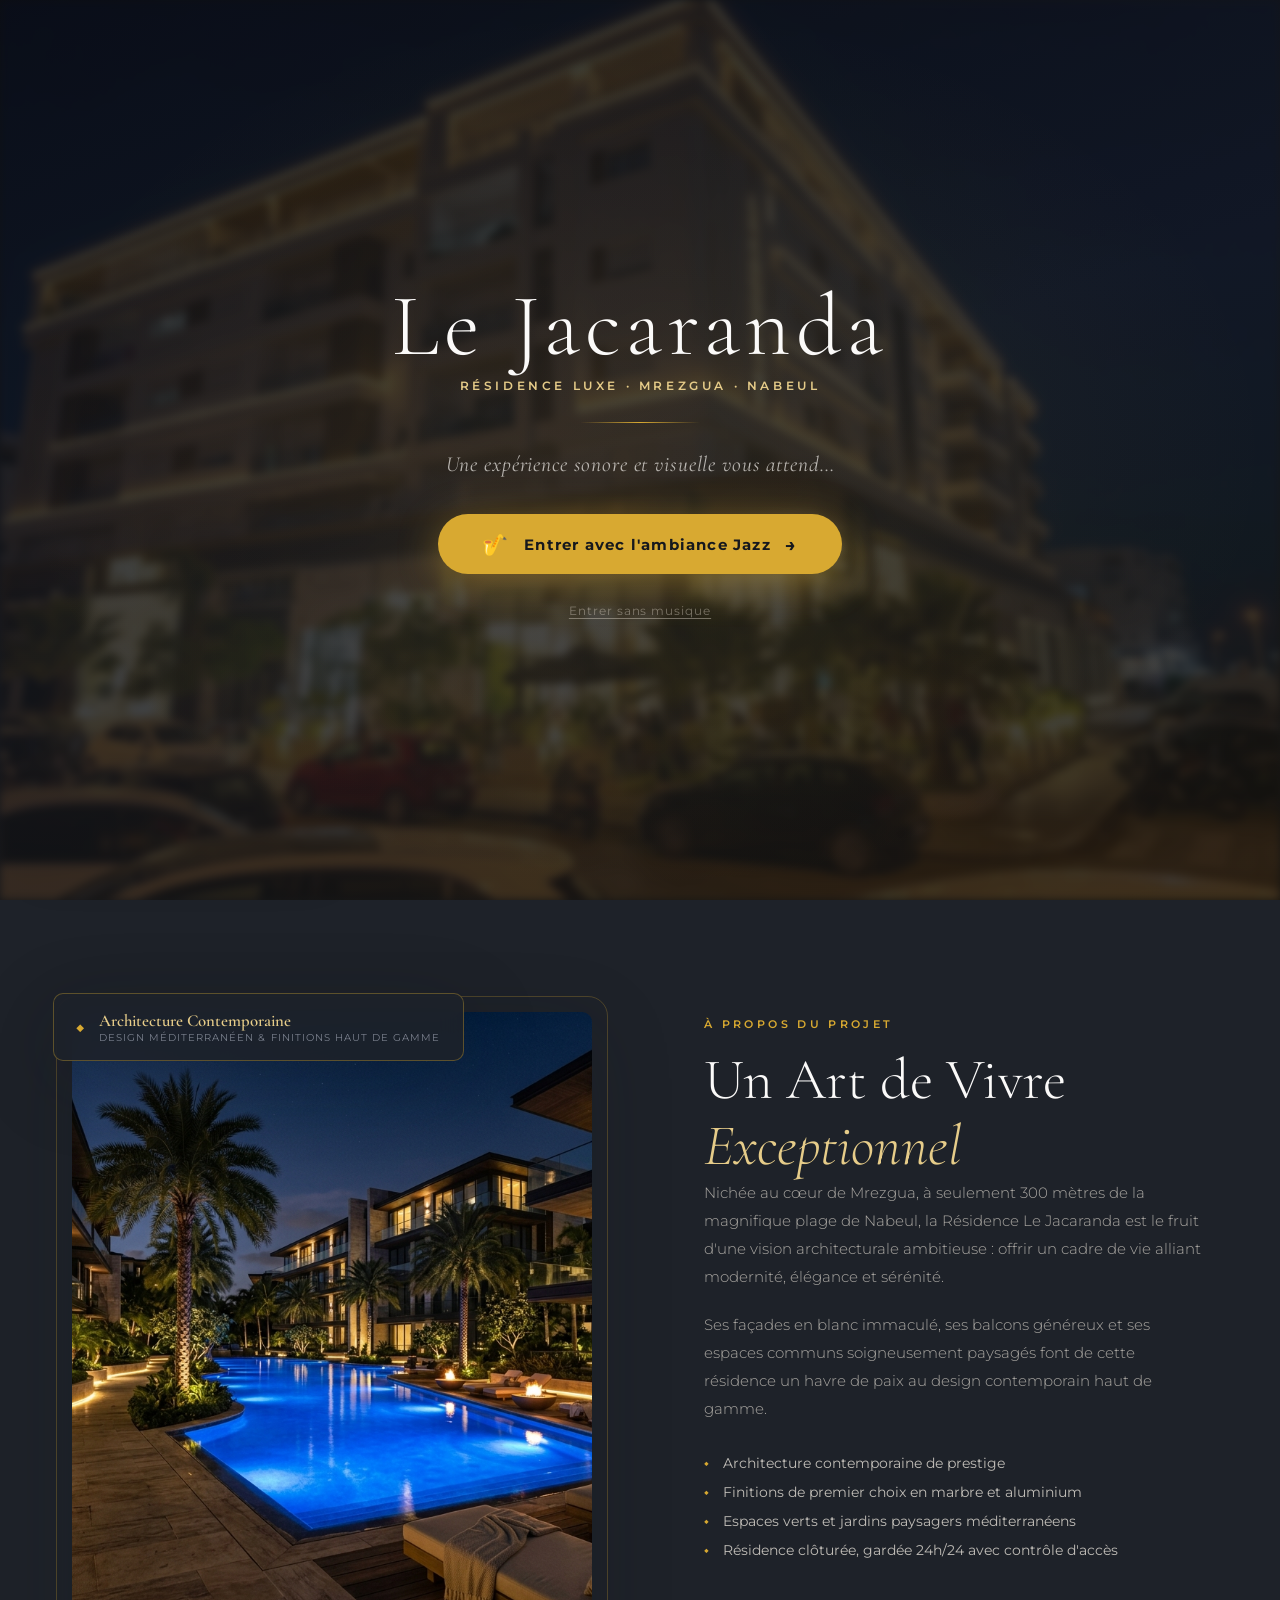
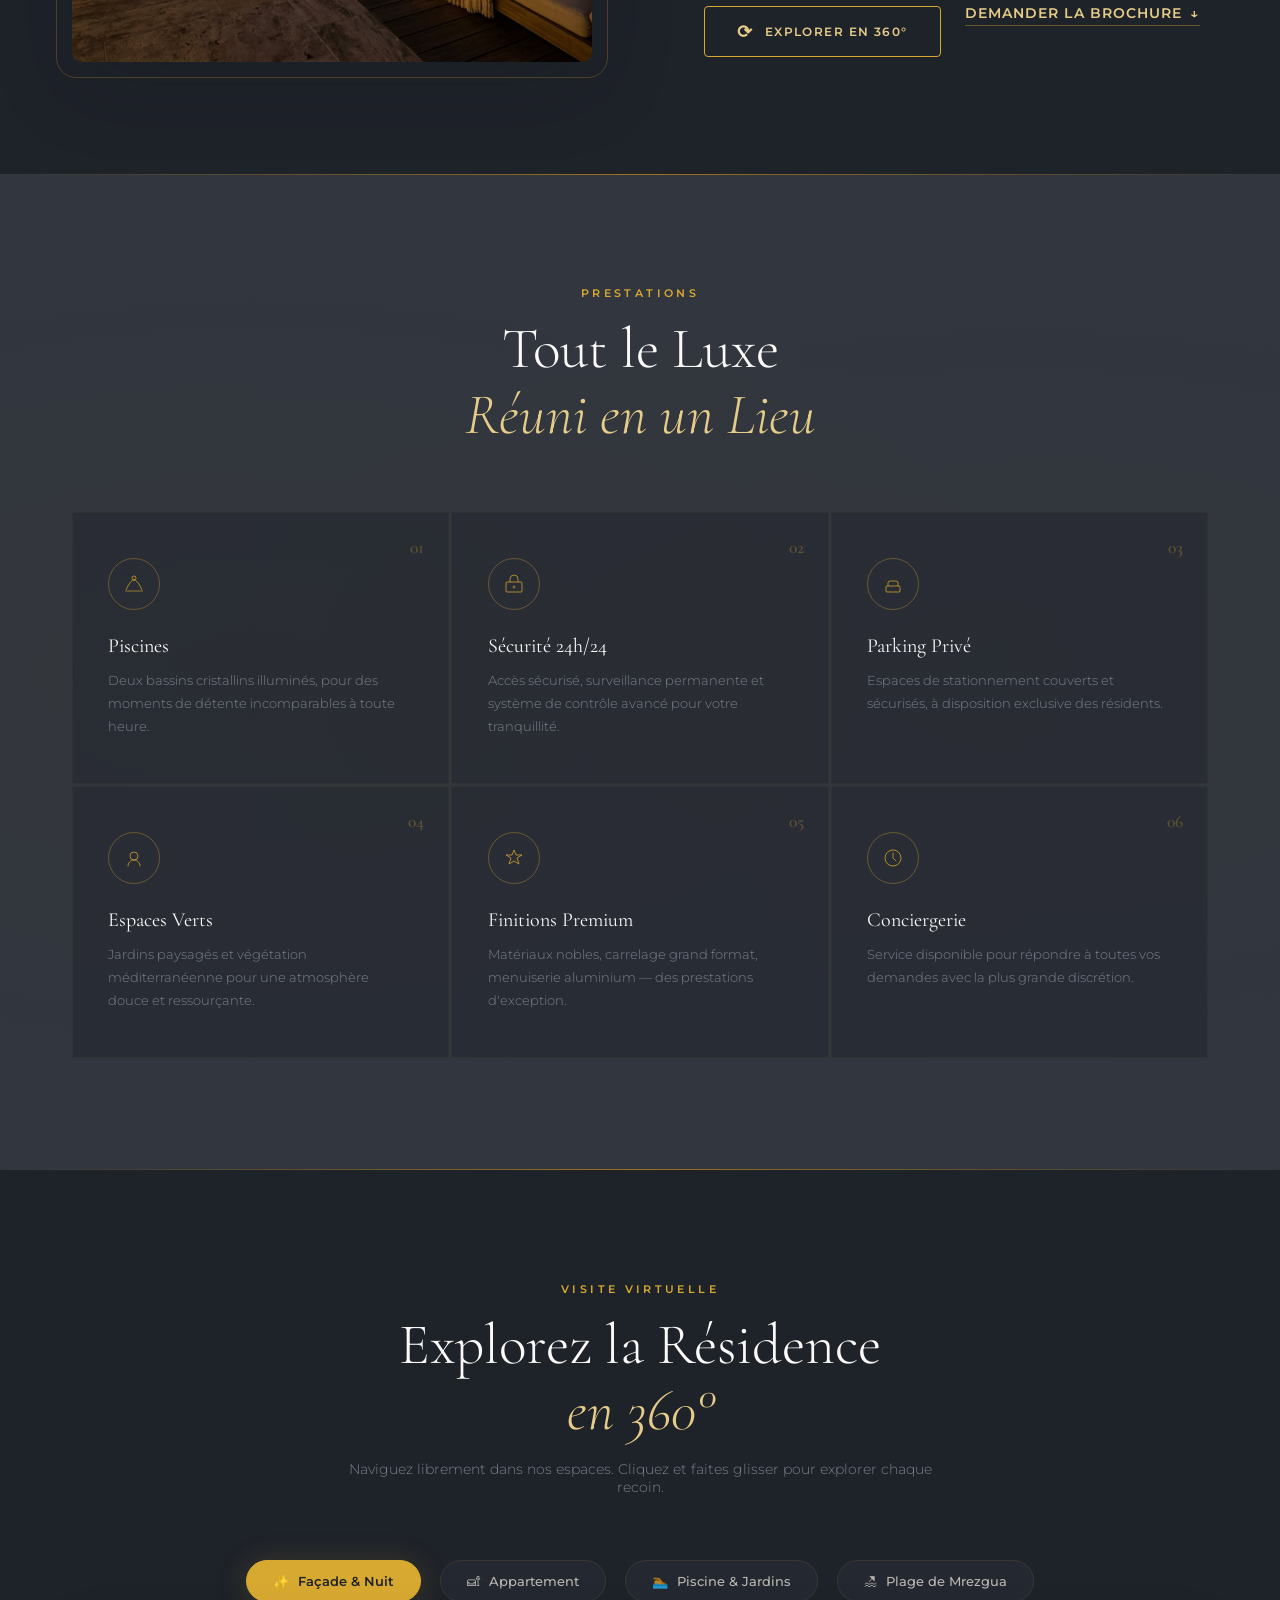
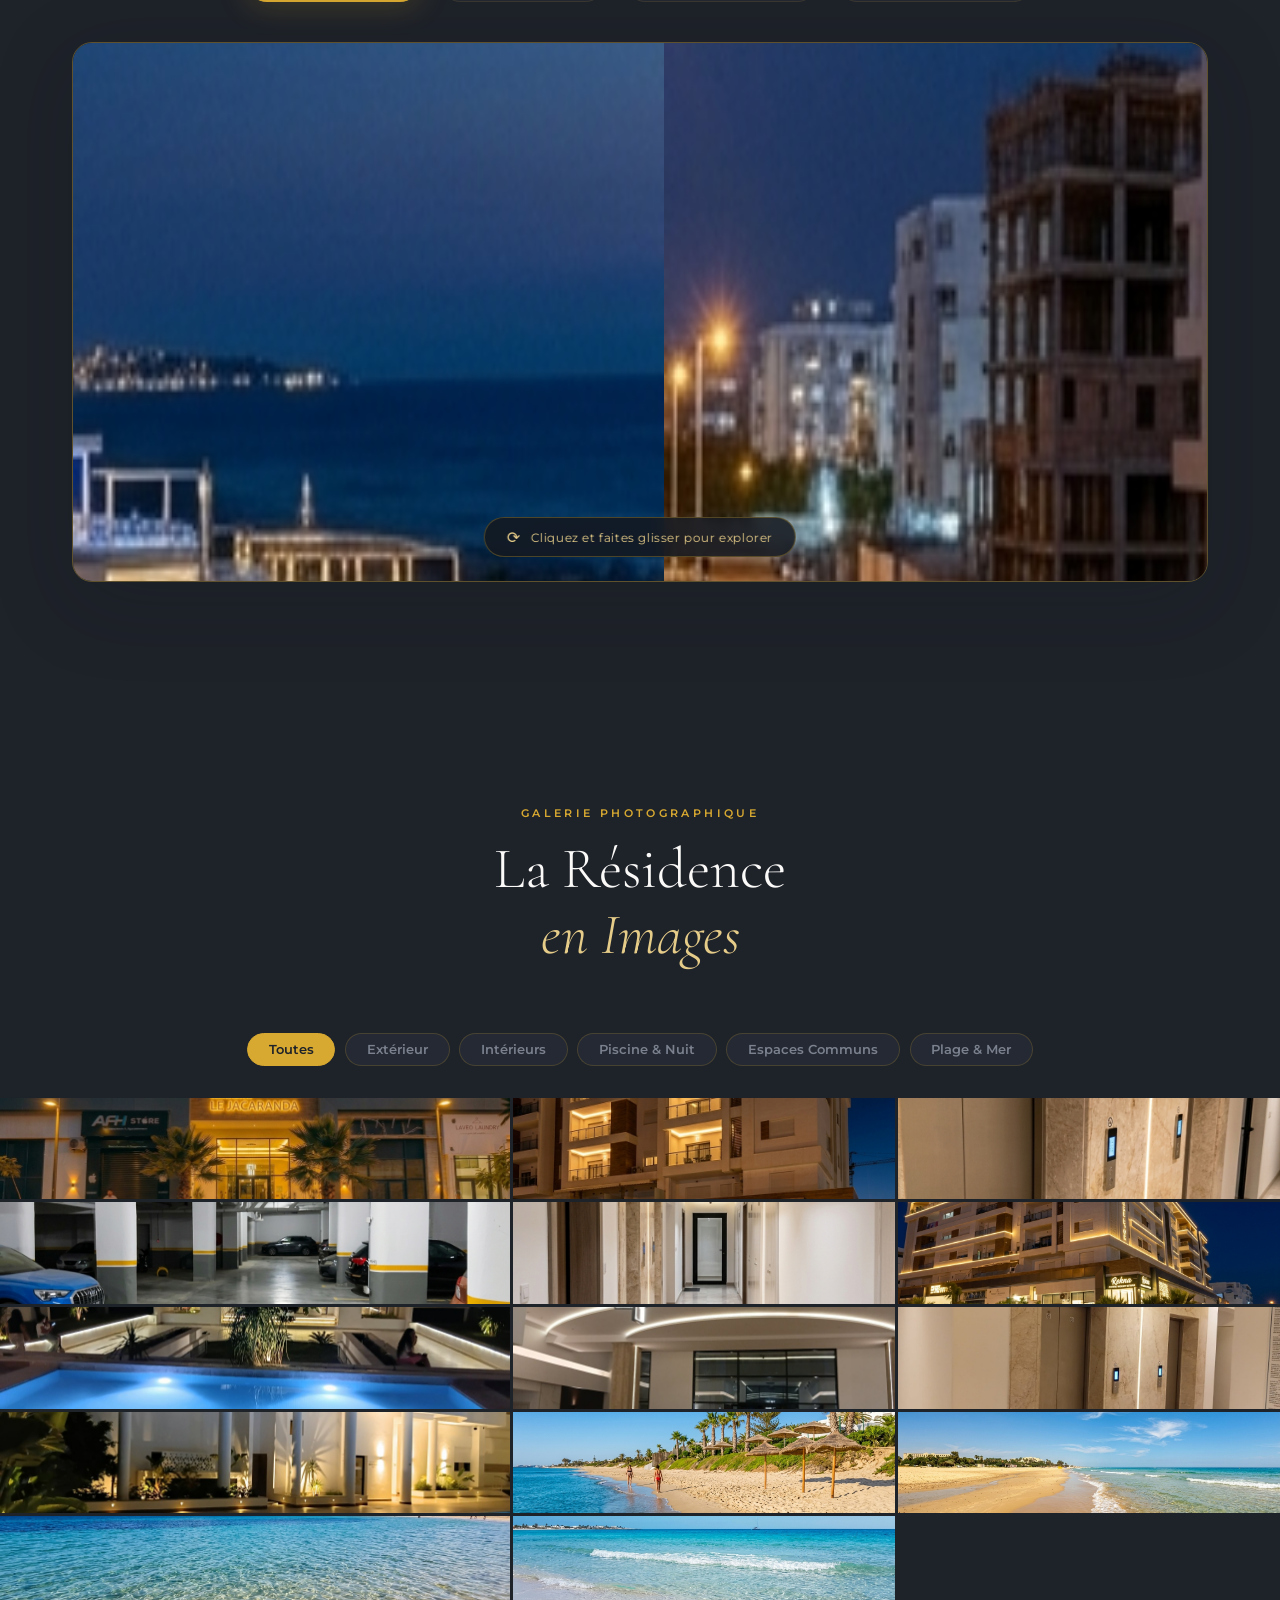
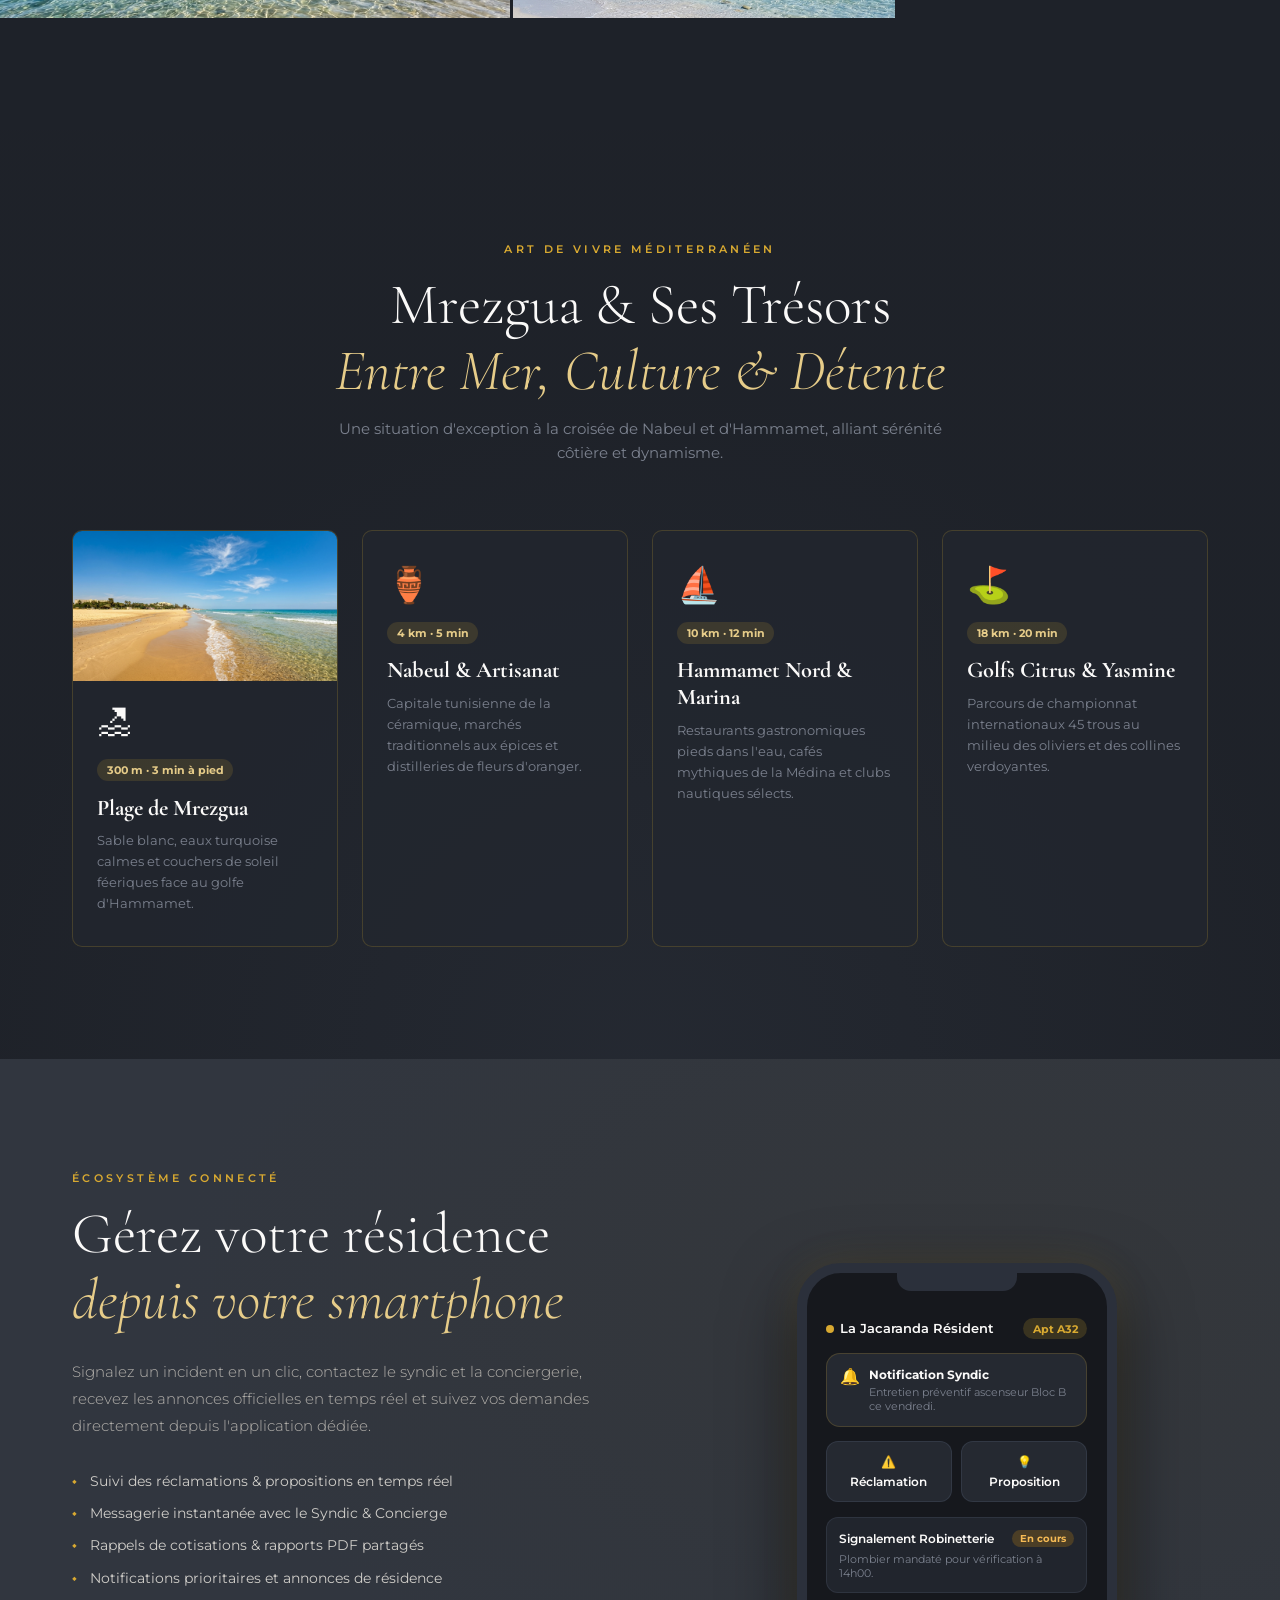
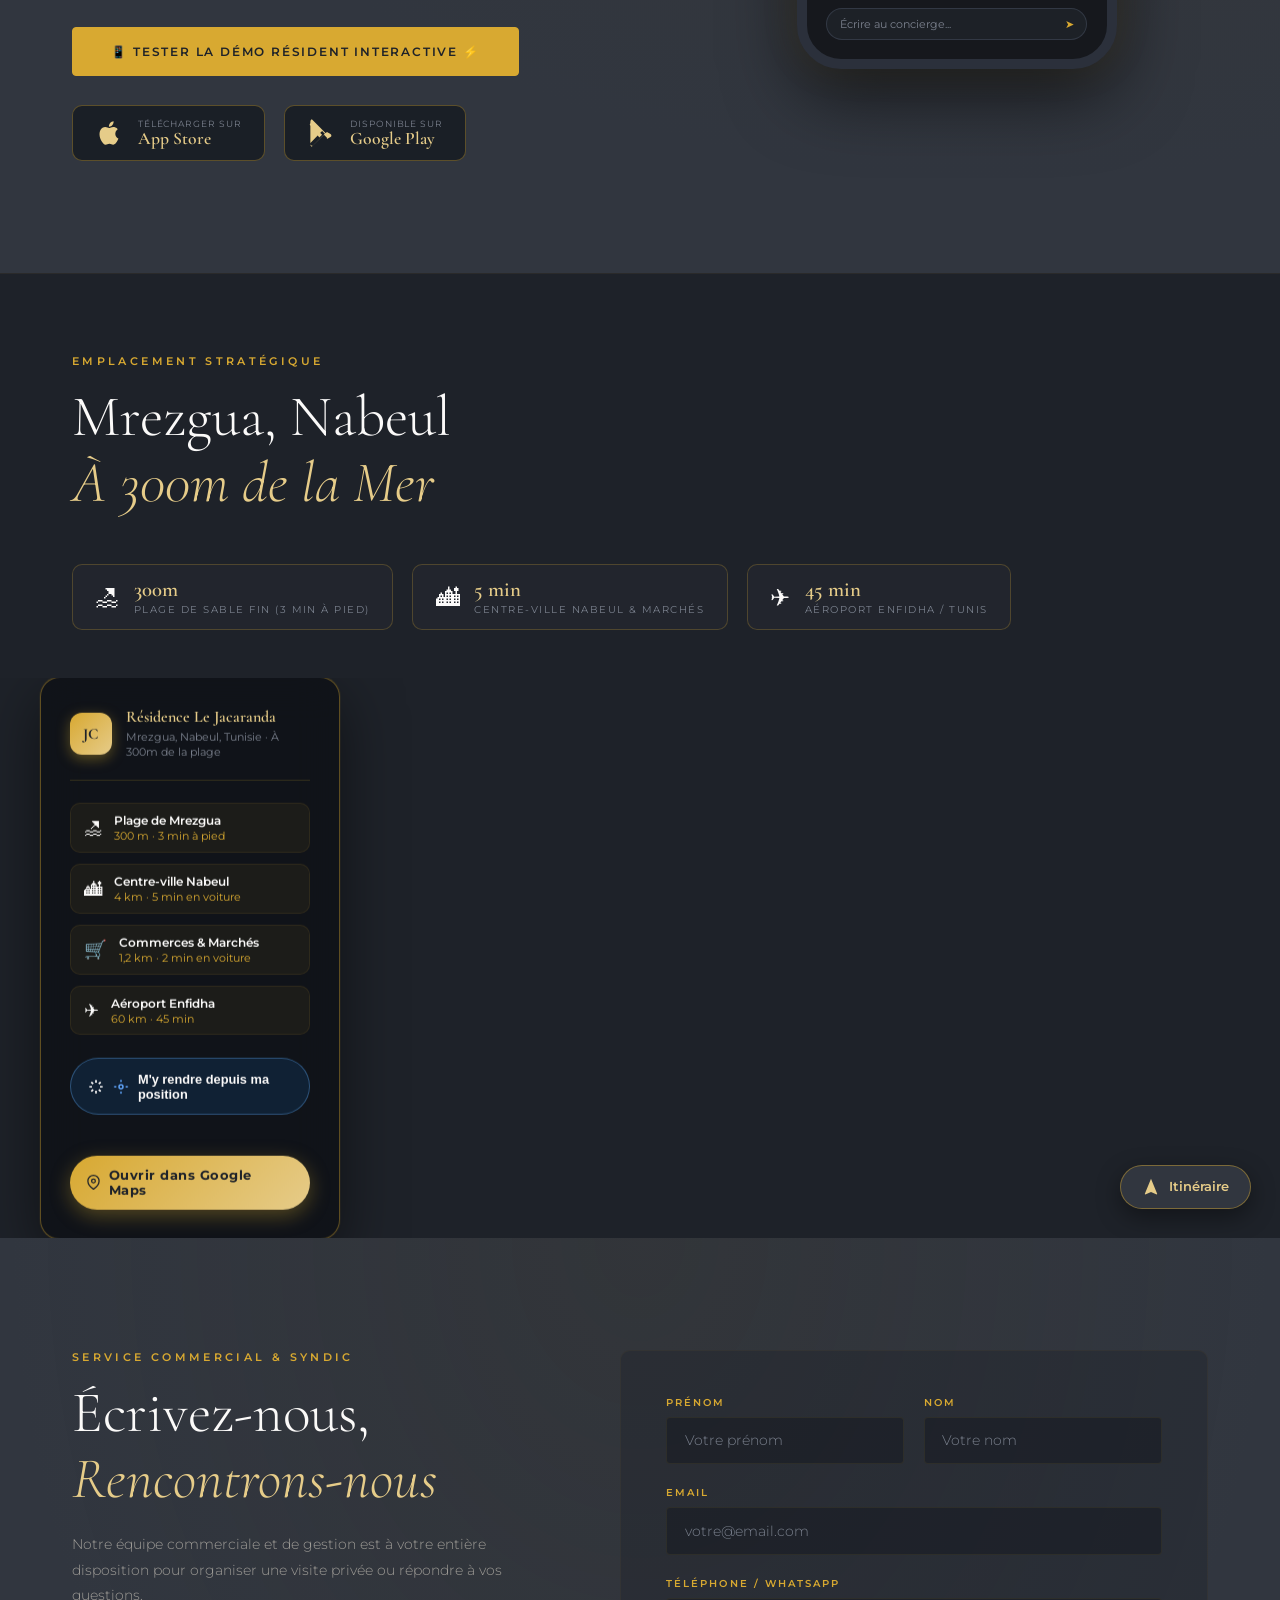
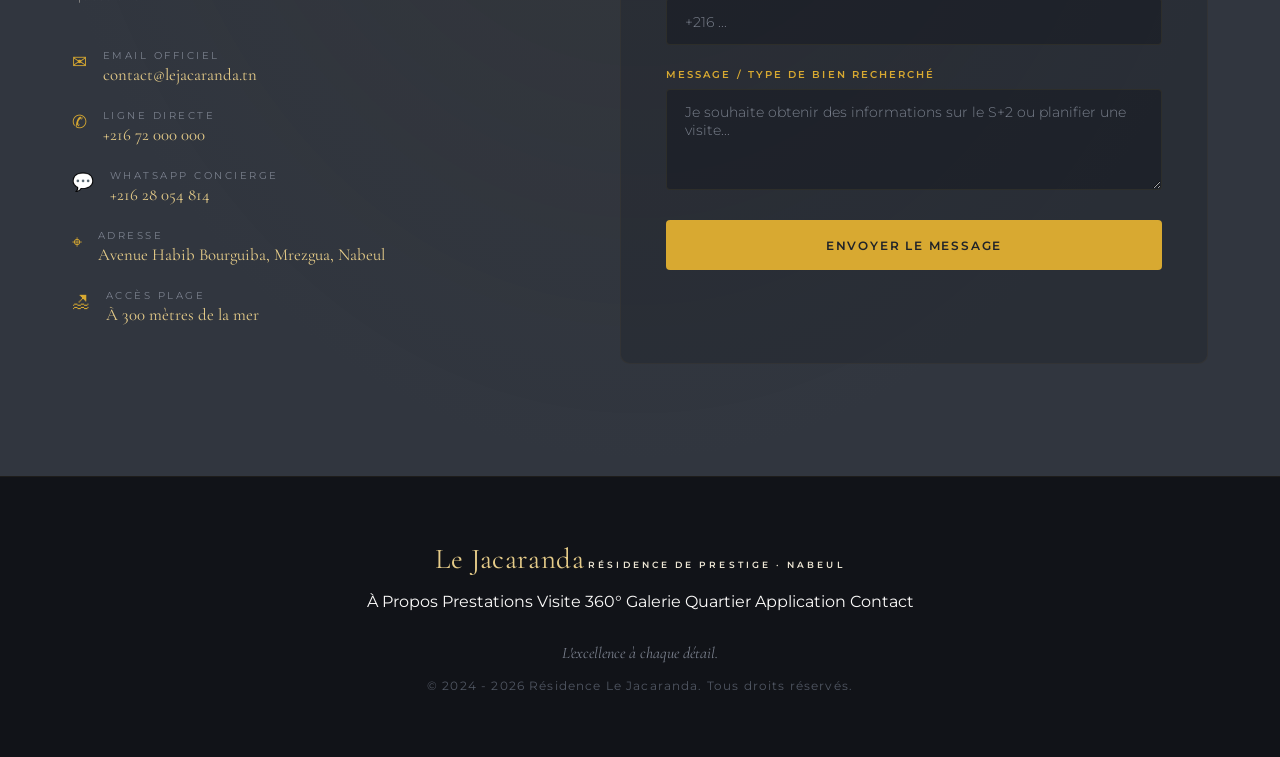
==== web/index.html @ 999181c3 "feat: ecran d'entree luxe avec demarrage automatique de la musique jazz" ====
<!DOCTYPE html>
<html lang="fr" dir="ltr">
<head>
  <meta charset="UTF-8" />
  <meta name="viewport" content="width=device-width, initial-scale=1.0" />
  <title>Résidence Le Jacaranda — Luxe, Sérénité &amp; Prestige à Mrezgua Nabeul</title>
  <meta name="description" content="Découvrez la Résidence Le Jacaranda à Mrezgua, Nabeul (Tunisie). Appartements de haut standing S+1, S+2, S+3 &amp; Penthouses à 300m de la plage avec piscines, conciergerie 24/7 et sécurité." />
  <meta name="keywords" content="Résidence Le Jacaranda, Mrezgua, Nabeul, appartement luxe Tunisie, immobilier bord de mer, S+1, S+2, S+3, Penthouse" />
  <meta property="og:title" content="Résidence Le Jacaranda — Luxe &amp; Élégance" />
  <meta property="og:description" content="Vivez l'exception à 300m de la mer. Résidence Le Jacaranda." />
  <meta property="og:type" content="website" />
  <meta property="og:image" content="hero_facade.jpg" />
  <link rel="icon" type="image/svg+xml" href="favicon.svg" />

  <!-- Google Fonts — Latin (Cormorant Garamond, Montserrat) + Arabe (Cairo, Amiri) -->
  <link rel="preconnect" href="https://fonts.googleapis.com" />
  <link rel="preconnect" href="https://fonts.gstatic.com" crossorigin />
  <link rel="stylesheet" href="https://fonts.googleapis.com/css2?family=Amiri:ital,wght@0,400;0,700;1,400;1,700&family=Cairo:wght@300;400;500;600;700;800&family=Cormorant+Garamond:ital,wght@0,300;0,400;0,500;0,600;0,700;1,300;1,400;1,500;1,600;1,700&family=Montserrat:wght@300;400;500;600;700;800&display=swap" />

  <!-- Pannellum 360° viewer -->
  <link rel="stylesheet" href="https://cdn.jsdelivr.net/npm/pannellum@2.5.6/build/pannellum.css" />
  <script src="https://cdn.jsdelivr.net/npm/pannellum@2.5.6/build/pannellum.js"></script>

  <link rel="stylesheet" href="style.css" />
</head>
<body class="theme-night">

  <!-- ═══════ LUXURY ENTRY OVERLAY (lance la musique jazz automatiquement) ═══════ -->
  <div id="entryOverlay" class="entry-overlay">
    <div class="entry-bg"></div>
    <div class="entry-content">
      <div class="entry-logo-wrap">
        <span class="entry-logo-main">Le Jacaranda</span>
        <span class="entry-logo-sub">RÉSIDENCE LUXE · MREZGUA · NABEUL</span>
      </div>
      <div class="entry-divider"></div>
      <p class="entry-tagline">Une expérience sonore et visuelle vous attend…</p>
      <button class="entry-btn" id="entryBtn" aria-label="Entrer dans la résidence">
        <span class="entry-btn-icon">🎷</span>
        <span>Entrer avec l'ambiance Jazz</span>
        <span class="entry-btn-arrow">→</span>
      </button>
      <p class="entry-skip" id="entrySkip">Entrer sans musique</p>
    </div>
  </div>

  <!-- Scroll Progress Bar -->
  <div id="scrollProgress" class="scroll-progress"></div>

  <!-- Custom Luxury Cursor -->
  <div id="cursor" class="cursor"></div>
  <div id="cursorFollower" class="cursor-follower"></div>

  <!-- Particles Canvas -->
  <canvas id="particles" class="particles-canvas"></canvas>

  <!-- ═══════════════════ FLOATING CONTROLS ═══════════════════ -->
  <!-- Floating WhatsApp Concierge Pill -->
  <a href="https://wa.me/21628054814" target="_blank" rel="noopener noreferrer" class="floating-concierge" id="floatingConcierge" aria-label="Conciergerie WhatsApp">
    <span class="concierge-pulse"></span>
    <svg class="concierge-icon" viewBox="0 0 24 24" fill="currentColor">
      <path d="M12.04 2c-5.46 0-9.91 4.45-9.91 9.91 0 1.75.46 3.45 1.32 4.95L2.05 22l5.25-1.38c1.45.79 3.08 1.21 4.74 1.21 5.46 0 9.91-4.45 9.91-9.91 0-2.65-1.03-5.14-2.9-7.01A9.816 9.816 0 0 0 12.04 2zM12.04 20.15c-1.48 0-2.93-.4-4.2-1.15l-.3-.18-3.12.82.83-3.04-.2-.31a8.21 8.21 0 0 1-1.26-4.38c0-4.54 3.7-8.24 8.25-8.24 2.2 0 4.27.86 5.82 2.42a8.18 8.18 0 0 1 2.41 5.83c0 4.54-3.7 8.23-8.23 8.23zm4.52-6.16c-.25-.12-1.47-.72-1.7-.81-.23-.08-.39-.12-.56.12-.17.25-.64.81-.79.97-.14.17-.29.19-.54.06-.25-.12-1.05-.39-1.99-1.23-.74-.66-1.23-1.47-1.38-1.72-.14-.25-.02-.38.11-.5.11-.11.25-.29.37-.43.12-.14.17-.25.25-.41.08-.17.04-.31-.02-.43s-.56-1.34-.76-1.84c-.2-.48-.41-.42-.56-.43h-.48c-.17 0-.43.06-.66.31-.22.25-.86.84-.86 2.05s.88 2.38 1 2.54c.12.17 1.73 2.64 4.2 3.7.59.25 1.05.4 1.41.51.59.19 1.13.16 1.56.1.48-.07 1.47-.6 1.68-1.18.21-.58.21-1.07.15-1.18-.07-.12-.23-.19-.48-.31z"/>
    </svg>
    <span class="concierge-text" id="conciergeLiveText">Conciergerie 24/7 en direct</span>
  </a>

  <!-- Back to Top Button -->
  <button class="back-to-top" id="backToTop" aria-label="Retour en haut">
    <span>↑</span>
  </button>

  <!-- ═══════════════════ NAVIGATION ═══════════════════ -->
  <header id="navbar" class="navbar">
    <div class="nav-inner">
      <a href="#hero" class="nav-logo">
        <span class="logo-main">Le Jacaranda</span>
        <span class="logo-sub">RÉSIDENCE LUXE</span>
      </a>
      <nav class="nav-links" id="navLinks">
        <a href="#about"       class="nav-link" id="navAbout">À Propos</a>
        <a href="#amenities"   class="nav-link" id="navAmen">Prestations</a>
        <a href="#tour360"     class="nav-link" id="navTour">Visite 360°</a>
        <a href="#gallery"     class="nav-link" id="navGal">Galerie</a>
        <a href="#quartier"    class="nav-link" id="navQuartier">Quartier</a>
        <a href="#app"         class="nav-link" id="navApp">App Résidents</a>
        <a href="#contact"     class="nav-link" id="navCon">Contact</a>
      </nav>
      <div class="nav-actions">
        <!-- Live Resort Status & Time -->
        <div class="resort-live-pill" id="resortLivePill" title="Météo et heure locale en direct à Mrezgua">
          <span class="live-dot"></span>
          <span class="resort-city">Mrezgua</span>
          <span class="resort-temp" id="resortTemp">26°C</span>
          <span class="resort-humidity" id="resortHumidity" title="Humidité relative">💧 85%</span>
          <span class="resort-time" id="resortTime">--:--</span>
        </div>

        <!-- Atmospheric Soundscape Toggle -->
        <button class="soundscape-toggle magnetic" id="soundscapeToggle" title="Ambiance sonore apaisante" aria-label="Ambiance sonore">
          <span class="sound-wave"></span>
          <span class="sound-wave"></span>
          <span class="sound-wave"></span>
        </button>

        <!-- Ambience Toggle (Day/Night) -->
        <button class="ambience-toggle magnetic" id="ambienceToggle" title="Changer l'ambiance Lumineuse">
          <span class="ambience-icon" id="ambienceIcon">🌙</span>
        </button>

        <!-- Language Dropdown -->
        <div class="lang-dropdown" id="langDropdown">
          <button class="lang-current" id="langCurrent" aria-haspopup="true" aria-expanded="false">
            <span class="lang-flag">🇫🇷</span>
            <span class="lang-code">FR</span>
            <span class="lang-chevron">▾</span>
          </button>
          <div class="lang-menu" id="langMenu" role="menu">
            <button class="lang-option active" data-lang="fr" role="menuitem">
              <span class="lang-flag">🇫🇷</span><span>Français</span>
            </button>
            <button class="lang-option" data-lang="en" role="menuitem">
              <span class="lang-flag">🇬🇧</span><span>English</span>
            </button>
            <button class="lang-option" data-lang="es" role="menuitem">
              <span class="lang-flag">🇪🇸</span><span>Español</span>
            </button>
            <button class="lang-option" data-lang="it" role="menuitem">
              <span class="lang-flag">🇮🇹</span><span>Italiano</span>
            </button>
            <button class="lang-option" data-lang="de" role="menuitem">
              <span class="lang-flag">🇩🇪</span><span>Deutsch</span>
            </button>
            <button class="lang-option" data-lang="ar" role="menuitem">
              <span class="lang-flag">🇸🇦</span><span>عربي</span>
            </button>
          </div>
        </div>
        <button class="hamburger" id="hamburger" aria-label="Menu">
          <span></span><span></span><span></span>
        </button>
      </div>
    </div>
  </header>

  <!-- Mobile Menu -->
  <div class="mobile-menu" id="mobileMenu">
    <a href="#about"       class="mob-link">À Propos</a>
    <a href="#amenities"   class="mob-link">Prestations</a>
    <a href="#tour360"     class="mob-link">Visite 360°</a>
    <a href="#gallery"     class="mob-link">Galerie</a>
    <a href="#quartier"    class="mob-link">Guide Quartier</a>
    <a href="#app"         class="mob-link">App Résidents</a>
    <a href="#localisation" class="mob-link">Localisation</a>
    <a href="#contact"     class="mob-link">Contact</a>
    <div class="mob-lang-bar">
      <button class="mob-lang-btn" data-lang="fr">🇫🇷 FR</button>
      <button class="mob-lang-btn" data-lang="en">🇬🇧 EN</button>
      <button class="mob-lang-btn" data-lang="es">🇪🇸 ES</button>
      <button class="mob-lang-btn" data-lang="it">🇮🇹 IT</button>
      <button class="mob-lang-btn" data-lang="de">🇩🇪 DE</button>
      <button class="mob-lang-btn" data-lang="ar">🇸🇦 AR</button>
    </div>
  </div>

  <!-- ═══════════════════ HERO ═══════════════════ -->
  <section id="hero" class="hero">
    <div class="hero-bg">
      <img src="hero_facade.jpg" alt="Résidence Le Jacaranda — Façade nocturne" class="hero-img" id="heroParallaxImg" />
      <div class="hero-overlay"></div>
      <div class="hero-glow"></div>
    </div>

    <div class="hero-content">
      <div class="hero-badge-pill" id="heroBadgePill">
        <span class="badge-dot"></span>
        <span id="heroBadgeText">Résidence d'Exception · Mrezgua Nabeul · À 300m de la Plage</span>
      </div>

      <p class="hero-eyebrow" id="heroEyebrow">
        <span class="eyebrow-line"></span>
        <span id="heroEyebrowText">Mrezgua · Nabeul · Tunisie</span>
        <span class="eyebrow-line"></span>
      </p>

      <h1 class="hero-title" id="heroTitle">
        <span class="title-thin split-text">Le</span>
        <span class="title-bold split-text">Jacaranda</span>
      </h1>

      <p class="hero-tagline" id="heroTagline">L'art de vivre dans sa plus belle expression</p>

      <div class="hero-divider">
        <span class="divider-line"></span>
        <span class="divider-diamond">◆</span>
        <span class="divider-line"></span>
      </div>

      <div class="hero-cta-group">
        <a href="#about" class="btn-primary magnetic" id="heroCta1">
          <span>Découvrir la Résidence</span>
          <span class="btn-arrow">→</span>
        </a>
        <a href="#tour360" class="btn-outline magnetic" id="heroCta2">
          <span>Visite Virtuelle 360°</span>
          <span class="btn-pulse-icon">⟳</span>
        </a>
      </div>
    </div>

    <div class="hero-scroll-indicator">
      <span class="scroll-text" id="scrollText">Défiler pour explorer</span>
      <span class="scroll-arrow-wrap"><span class="scroll-arrow">↓</span></span>
    </div>

    <!-- Live Animated Stats -->
    <div class="hero-stats">
      <div class="stat-item">
        <span class="stat-number" data-target="5" id="statN1">0</span>
        <span class="stat-label" id="stat1">Blocs Résidentiels</span>
      </div>
      <div class="stat-sep">◆</div>
      <div class="stat-item">
        <span class="stat-number" data-target="2" id="statN2">0</span>
        <span class="stat-label" id="stat2">Piscines d'Eau Cristalline</span>
      </div>
      <div class="stat-sep">◆</div>
      <div class="stat-item">
        <span class="stat-number" data-target="300" id="statN3">0</span><span class="stat-pct">m</span>
        <span class="stat-label" id="stat3">de la Plage Méditerranée</span>
      </div>
      <div class="stat-sep">◆</div>
      <div class="stat-item">
        <span class="stat-number" data-target="24" id="statN4">0</span><span class="stat-pct">/7</span>
        <span class="stat-label" id="stat4">Conciergerie &amp; Sécurité</span>
      </div>
    </div>
  </section>

  <!-- ═══════════════════ ABOUT ═══════════════════ -->
  <section id="about" class="about section-pad">
    <div class="container">
      <div class="about-grid">
        <div class="about-visual reveal-left">
          <div class="about-img-frame">
            <img src="pool_night.jpg" alt="Piscine de la Résidence" class="about-img" id="aboutDynamicImg" />
          </div>
          <div class="about-float-card">
            <span class="float-icon">◆</span>
            <div>
              <span class="float-title" id="floatTitle">Architecture Contemporaine</span>
              <span class="float-sub" id="floatSub">Design méditerranéen &amp; finitions haut de gamme</span>
            </div>
          </div>
        </div>
        <div class="about-text reveal-right">
          <p class="section-tag" id="aboutTag">À Propos du Projet</p>
          <h2 class="section-title" id="aboutTitle">Un Art de Vivre<br /><em>Exceptionnel</em></h2>
          <p class="about-body" id="aboutBody">Nichée au cœur de Mrezgua, à seulement 300 mètres de la magnifique plage de Nabeul, la Résidence Le Jacaranda est le fruit d'une vision architecturale ambitieuse : offrir un cadre de vie alliant modernité, élégance et sérénité.</p>
          <p class="about-body" id="aboutBody2">Ses façades en blanc immaculé, ses balcons généreux et ses espaces communs soigneusement paysagés font de cette résidence un havre de paix au design contemporain haut de gamme.</p>
          <ul class="about-features" id="aboutFeatures">
            <li><span class="feat-icon">◆</span> Architecture contemporaine de prestige</li>
            <li><span class="feat-icon">◆</span> Finitions de premier choix en marbre et aluminium</li>
            <li><span class="feat-icon">◆</span> Espaces verts et jardins paysagers méditerranéens</li>
            <li><span class="feat-icon">◆</span> Résidence clôturée, gardée 24h/24 avec contrôle d'accès</li>
          </ul>
          <div class="about-actions">
            <a href="#tour360" class="btn-tour magnetic" id="aboutCta">
              <span class="btn-tour-icon">⟳</span>
              <span id="aboutCtaText">Explorer en 360°</span>
            </a>
            <a href="#contact" class="btn-secondary-link magnetic" id="aboutCtaBrochure">
              <span>Demander la Brochure</span>
              <span>↓</span>
            </a>
          </div>
        </div>
      </div>
    </div>
  </section>


  <!-- ═══════════════════ AMENITIES ═══════════════════ -->
  <section id="amenities" class="amenities section-pad">
    <div class="container">
      <div class="section-header centered reveal-up">
        <p class="section-tag" id="amenTag">Prestations</p>
        <h2 class="section-title" id="amenTitle">Tout le Luxe<br /><em>Réuni en un Lieu</em></h2>
      </div>
      <div class="amenities-grid">

        <div class="amen-card tilt-card">
          <div class="amen-card-bg"></div>
          <div class="amen-icon-wrap">
            <svg class="amen-icon" viewBox="0 0 48 48" fill="none"><path d="M8 36 C8 36 16 16 24 16 C32 16 40 36 40 36" stroke="currentColor" stroke-width="1.5"/><rect x="6" y="36" width="36" height="4" rx="2" fill="currentColor" opacity=".3"/><circle cx="24" cy="12" r="4" stroke="currentColor" stroke-width="1.5"/></svg>
          </div>
          <h3 class="amen-name" id="amen1">Piscines</h3>
          <p class="amen-desc" id="amen1d">Deux bassins cristallins illuminés, pour des moments de détente incomparables à toute heure.</p>
          <span class="amen-number">01</span>
        </div>

        <div class="amen-card tilt-card">
          <div class="amen-card-bg"></div>
          <div class="amen-icon-wrap">
            <svg class="amen-icon" viewBox="0 0 48 48" fill="none"><rect x="8" y="20" width="32" height="20" rx="2" stroke="currentColor" stroke-width="1.5"/><path d="M16 20V14a8 8 0 0116 0v6" stroke="currentColor" stroke-width="1.5"/><circle cx="24" cy="30" r="3" fill="currentColor" opacity=".5"/></svg>
          </div>
          <h3 class="amen-name" id="amen2">Sécurité 24h/24</h3>
          <p class="amen-desc" id="amen2d">Accès sécurisé, surveillance permanente et système de contrôle avancé pour votre tranquillité.</p>
          <span class="amen-number">02</span>
        </div>

        <div class="amen-card tilt-card">
          <div class="amen-card-bg"></div>
          <div class="amen-icon-wrap">
            <svg class="amen-icon" viewBox="0 0 48 48" fill="none"><rect x="10" y="28" width="28" height="12" rx="2" stroke="currentColor" stroke-width="1.5"/><path d="M14 28V22a4 4 0 014-4h12a4 4 0 014 4v6" stroke="currentColor" stroke-width="1.5"/></svg>
          </div>
          <h3 class="amen-name" id="amen3">Parking Privé</h3>
          <p class="amen-desc" id="amen3d">Espaces de stationnement couverts et sécurisés, à disposition exclusive des résidents.</p>
          <span class="amen-number">03</span>
        </div>

        <div class="amen-card tilt-card">
          <div class="amen-card-bg"></div>
          <div class="amen-icon-wrap">
            <svg class="amen-icon" viewBox="0 0 48 48" fill="none"><circle cx="24" cy="20" r="8" stroke="currentColor" stroke-width="1.5"/><path d="M12 40c0-6.627 5.373-12 12-12s12 5.373 12 12" stroke="currentColor" stroke-width="1.5" stroke-linecap="round"/></svg>
          </div>
          <h3 class="amen-name" id="amen4">Espaces Verts</h3>
          <p class="amen-desc" id="amen4d">Jardins paysagés et végétation méditerranéenne pour une atmosphère douce et ressourçante.</p>
          <span class="amen-number">04</span>
        </div>

        <div class="amen-card tilt-card">
          <div class="amen-card-bg"></div>
          <div class="amen-icon-wrap">
            <svg class="amen-icon" viewBox="0 0 48 48" fill="none"><path d="M24 8L28 18H40L30 24L34 36L24 30L14 36L18 24L8 18H20L24 8Z" stroke="currentColor" stroke-width="1.5" stroke-linejoin="round"/></svg>
          </div>
          <h3 class="amen-name" id="amen5">Finitions Premium</h3>
          <p class="amen-desc" id="amen5d">Matériaux nobles, carrelage grand format, menuiserie aluminium — des prestations d'exception.</p>
          <span class="amen-number">05</span>
        </div>

        <div class="amen-card tilt-card">
          <div class="amen-card-bg"></div>
          <div class="amen-icon-wrap">
            <svg class="amen-icon" viewBox="0 0 48 48" fill="none"><circle cx="24" cy="24" r="16" stroke="currentColor" stroke-width="1.5"/><path d="M24 14v10l6 6" stroke="currentColor" stroke-width="1.5" stroke-linecap="round"/></svg>
          </div>
          <h3 class="amen-name" id="amen6">Conciergerie</h3>
          <p class="amen-desc" id="amen6d">Service disponible pour répondre à toutes vos demandes avec la plus grande discrétion.</p>
          <span class="amen-number">06</span>
        </div>

      </div>
    </div>
  </section>


  <!-- ═══════════════════ VISITE 360° ═══════════════════ -->
  <section id="tour360" class="tour360 section-pad">
    <div class="container">
      <div class="section-header centered reveal-up">
        <p class="section-tag" id="tourTag">Visite Virtuelle</p>
        <h2 class="section-title" id="tourTitle">Explorez la Résidence<br /><em>en 360°</em></h2>
        <p class="tour-sub" id="tourSub">Naviguez librement dans nos espaces. Cliquez et faites glisser pour explorer chaque recoin.</p>
      </div>

      <!-- Tab buttons -->
      <div class="tour-tabs">
        <button class="tour-tab active" data-scene="facade" id="tabFacade">
          <span class="tab-icon">✨</span>
          <span id="tabFacadeText">Façade &amp; Nuit</span>
        </button>
        <button class="tour-tab" data-scene="interior" id="tabInterior">
          <span class="tab-icon">🛋</span>
          <span id="tabInteriorText">Appartement</span>
        </button>
        <button class="tour-tab" data-scene="pool" id="tabPool">
          <span class="tab-icon">🏊</span>
          <span id="tabPoolText">Piscine &amp; Jardins</span>
        </button>
        <button class="tour-tab" data-scene="beach" id="tabBeach">
          <span class="tab-icon">🏖</span>
          <span id="tabBeachText">Plage de Mrezgua</span>
        </button>
      </div>

      <!-- 360° Viewer -->
      <div class="viewer-wrap reveal-up">
        <div id="panorama360" class="panorama360"></div>
        <div class="viewer-hint" id="viewerHint">
          <span class="hint-icon">⟳</span>
          <span id="hintText">Cliquez et faites glisser pour explorer</span>
        </div>
      </div>
    </div>
  </section>

  <!-- ═══════════════════ GALLERY ═══════════════════ -->
  <section id="gallery" class="gallery section-pad">
    <div class="container">
      <div class="section-header centered reveal-up">
        <p class="section-tag" id="galTag">Galerie Photographique</p>
        <h2 class="section-title" id="galTitle">La Résidence<br /><em>en Images</em></h2>
      </div>

      <!-- Gallery Filter Chips -->
      <div class="gal-filters reveal-up" id="galFilters">
        <button class="gal-filter-btn active" data-filter="all" id="galFilterAll">Toutes</button>
        <button class="gal-filter-btn" data-filter="exterior" id="galFilterExt">Extérieur</button>
        <button class="gal-filter-btn" data-filter="interior" id="galFilterInt">Intérieurs</button>
        <button class="gal-filter-btn" data-filter="night" id="galFilterNight">Piscine &amp; Nuit</button>
        <button class="gal-filter-btn" data-filter="common" id="galFilterCommon">Espaces Communs</button>
        <button class="gal-filter-btn" data-filter="beach" id="galFilterBeach">Plage &amp; Mer</button>
      </div>
    </div>

    <div class="gallery-strip">
      <div class="gallery-item" data-category="exterior" data-idx="0">
        <img src="hero_facade.jpg" alt="Façade Résidence Le Jacaranda de nuit" loading="lazy" />
        <div class="gal-overlay">
          <span class="gal-tag">Extérieur</span>
          <span class="gal-caption-text" id="galCap1">Façade Contemporaine</span>
          <span class="gal-zoom">↗</span>
        </div>
      </div>
      <div class="gallery-item" data-category="exterior" data-idx="1">
        <img src="exterior_night.jpg" alt="Résidence Le Jacaranda vue nocturne" loading="lazy" />
        <div class="gal-overlay">
          <span class="gal-tag">Extérieur</span>
          <span class="gal-caption-text" id="galCap5">Vue Nocturne</span>
          <span class="gal-zoom">↗</span>
        </div>
      </div>
      <div class="gallery-item" data-category="common" data-idx="2">
        <img src="elevator_lobby.jpg" alt="Hall ascenseurs en marbre" loading="lazy" />
        <div class="gal-overlay">
          <span class="gal-tag">Hall</span>
          <span class="gal-caption-text" id="galCap6">Ascenseurs &amp; Marbre</span>
          <span class="gal-zoom">↗</span>
        </div>
      </div>
      <div class="gallery-item" data-category="common" data-idx="3">
        <img src="parking.jpg" alt="Parking souterrain sécurisé" loading="lazy" />
        <div class="gal-overlay">
          <span class="gal-tag">Parking</span>
          <span class="gal-caption-text" id="galCap7">Parking Souterrain</span>
          <span class="gal-zoom">↗</span>
        </div>
      </div>
      <div class="gallery-item" data-category="common" data-idx="4">
        <img src="corridor.jpg" alt="Couloir des étages" loading="lazy" />
        <div class="gal-overlay">
          <span class="gal-tag">Communs</span>
          <span class="gal-caption-text" id="galCap8">Couloirs élégants</span>
          <span class="gal-zoom">↗</span>
        </div>
      </div>
      <div class="gallery-item" data-category="exterior" data-idx="5">
        <img src="exterior_corner.jpg" alt="Résidence Le Jacaranda angle nocturne" loading="lazy" />
        <div class="gal-overlay">
          <span class="gal-tag">Extérieur</span>
          <span class="gal-caption-text" id="galCap10">Angle Panoramique</span>
          <span class="gal-zoom">↗</span>
        </div>
      </div>
      <div class="gallery-item" data-category="night" data-idx="6">
        <img src="pool_lobby.jpg" alt="Piscine avec vue sur le lobby" loading="lazy" />
        <div class="gal-overlay">
          <span class="gal-tag">Piscine</span>
          <span class="gal-caption-text" id="galCap11">Piscine &amp; Lobby</span>
          <span class="gal-zoom">↗</span>
        </div>
      </div>
      <div class="gallery-item" data-category="interior" data-idx="7">
        <img src="lobby_chandelier.jpg" alt="Grand hall avec lustre design" loading="lazy" />
        <div class="gal-overlay">
          <span class="gal-tag">Hall</span>
          <span class="gal-caption-text" id="galCap12">Grand Hall &amp; Lustre</span>
          <span class="gal-zoom">↗</span>
        </div>
      </div>
      <div class="gallery-item" data-category="common" data-idx="8">
        <img src="elevator_hall.jpg" alt="Hall ascenseurs marbre rez-de-chaussée" loading="lazy" />
        <div class="gal-overlay">
          <span class="gal-tag">Hall</span>
          <span class="gal-caption-text" id="galCap13">Hall Rez-de-Chaussée</span>
          <span class="gal-zoom">↗</span>
        </div>
      </div>
      <div class="gallery-item" data-category="night" data-idx="9">
        <img src="pool_garden.jpg" alt="Piscine et jardin avec colonnes" loading="lazy" />
        <div class="gal-overlay">
          <span class="gal-tag">Piscine</span>
          <span class="gal-caption-text" id="galCap14">Piscine &amp; Jardins</span>
          <span class="gal-zoom">↗</span>
        </div>
      </div>
      <div class="gallery-item" data-category="beach" data-idx="10">
        <img src="beach_parasols.jpg" alt="Plage de Mrezgua avec parasols de paille et palmiers" loading="lazy" />
        <div class="gal-overlay">
          <span class="gal-tag">Plage &amp; Cadre</span>
          <span class="gal-caption-text" id="galCapBeach1">Plage de Mrezgua &amp; Parasols</span>
          <span class="gal-zoom">↗</span>
        </div>
      </div>
      <div class="gallery-item" data-category="beach" data-idx="11">
        <img src="beach_shoreline.jpg" alt="Rivage de sable doré et mer turquoise à Mrezgua" loading="lazy" />
        <div class="gal-overlay">
          <span class="gal-tag">Plage &amp; Cadre</span>
          <span class="gal-caption-text" id="galCapBeach2">Rivage Doré &amp; Mer Émeraude</span>
          <span class="gal-zoom">↗</span>
        </div>
      </div>
      <div class="gallery-item" data-category="beach" data-idx="12">
        <img src="beach_crystal_water.jpg" alt="Eaux cristallines et fond marin sous le soleil de Nabeul" loading="lazy" />
        <div class="gal-overlay">
          <span class="gal-tag">Plage &amp; Cadre</span>
          <span class="gal-caption-text" id="galCapBeach3">Eaux Cristallines Méditerranée</span>
          <span class="gal-zoom">↗</span>
        </div>
      </div>
      <div class="gallery-item" data-category="beach" data-idx="13">
        <img src="beach_turquoise_sea.jpg" alt="Mer turquoise et plage de sable blanc à 300m" loading="lazy" />
        <div class="gal-overlay">
          <span class="gal-tag">Plage &amp; Cadre</span>
          <span class="gal-caption-text" id="galCapBeach4">Horizon Côtier &amp; Sable Blanc</span>
          <span class="gal-zoom">↗</span>
        </div>
      </div>
    </div>

    <!-- Lightbox -->
    <div class="lightbox" id="lightbox" role="dialog" aria-modal="true">
      <button class="lightbox-close" id="lightboxClose" aria-label="Fermer">✕</button>
      <button class="lightbox-prev" id="lightboxPrev" aria-label="Précédent">‹</button>
      <img class="lightbox-img" id="lightboxImg" src="" alt="" />
      <button class="lightbox-next" id="lightboxNext" aria-label="Suivant">›</button>
      <div class="lightbox-counter" id="lightboxCounter">1 / 14</div>
    </div>
  </section>

  <!-- ═══════════════════ GUIDE DU QUARTIER & ART DE VIVRE ═══════════════════ -->
  <section id="quartier" class="quartier-section section-pad">
    <div class="container">
      <div class="section-header centered reveal-up">
        <p class="section-tag" id="quartierTag">Art de Vivre Méditerranéen</p>
        <h2 class="section-title" id="quartierTitle">Mrezgua &amp; Ses Trésors<br /><em>Entre Mer, Culture &amp; Détente</em></h2>
        <p class="quartier-sub" id="quartierSub">Une situation d'exception à la croisée de Nabeul et d'Hammamet, alliant sérénité côtière et dynamisme.</p>
      </div>

      <div class="quartier-grid reveal-up">
        <div class="quartier-card">
          <div class="quartier-card-img">
            <img src="beach_shoreline.jpg" alt="Plage de Mrezgua Nabeul à 300m" loading="lazy" />
          </div>
          <div class="quartier-icon">🏖</div>
          <span class="quartier-dist">300 m · 3 min à pied</span>
          <h3 class="quartier-name" id="qCard1Title">Plage de Mrezgua</h3>
          <p class="quartier-desc" id="qCard1Desc">Sable blanc, eaux turquoise calmes et couchers de soleil féeriques face au golfe d'Hammamet.</p>
        </div>

        <div class="quartier-card">
          <div class="quartier-icon">🏺</div>
          <span class="quartier-dist">4 km · 5 min</span>
          <h3 class="quartier-name" id="qCard2Title">Nabeul &amp; Artisanat</h3>
          <p class="quartier-desc" id="qCard2Desc">Capitale tunisienne de la céramique, marchés traditionnels aux épices et distilleries de fleurs d'oranger.</p>
        </div>

        <div class="quartier-card">
          <div class="quartier-icon">⛵</div>
          <span class="quartier-dist">10 km · 12 min</span>
          <h3 class="quartier-name" id="qCard3Title">Hammamet Nord &amp; Marina</h3>
          <p class="quartier-desc" id="qCard3Desc">Restaurants gastronomiques pieds dans l'eau, cafés mythiques de la Médina et clubs nautiques sélects.</p>
        </div>

        <div class="quartier-card">
          <div class="quartier-icon">⛳</div>
          <span class="quartier-dist">18 km · 20 min</span>
          <h3 class="quartier-name" id="qCard4Title">Golfs Citrus &amp; Yasmine</h3>
          <p class="quartier-desc" id="qCard4Desc">Parcours de championnat internationaux 45 trous au milieu des oliviers et des collines verdoyantes.</p>
        </div>
      </div>
    </div>
  </section>

  <!-- ═══════════════════ APPLICATION RÉSIDENTS ═══════════════════ -->
  <section id="app" class="app-section section-pad">
    <div class="container">
      <div class="app-grid">
        <div class="app-text reveal-left">
          <p class="section-tag" id="appTag">Écosystème Connecté</p>
          <h2 class="section-title" id="appTitle">Gérez votre résidence<br /><em>depuis votre smartphone</em></h2>
          <p class="app-body" id="appBody">Signalez un incident en un clic, contactez le syndic et la conciergerie, recevez les annonces officielles en temps réel et suivez vos demandes directement depuis l'application dédiée.</p>
          <ul class="app-features" id="appFeatures">
            <li><span class="feat-icon">◆</span> Suivi des réclamations &amp; propositions en temps réel</li>
            <li><span class="feat-icon">◆</span> Messagerie instantanée avec le Syndic &amp; Concierge</li>
            <li><span class="feat-icon">◆</span> Rappels de cotisations &amp; rapports PDF partagés</li>
            <li><span class="feat-icon">◆</span> Notifications prioritaires et annonces de résidence</li>
          </ul>

          <!-- Interactive App Try Button -->
          <div class="app-interactive-box">
            <button class="btn-primary magnetic" id="btnTryAppModal">
              <span>📱 Tester la Démo Résident Interactive</span>
              <span>⚡</span>
            </button>
          </div>

          <div class="app-store-btns">
            <a href="#" class="store-btn magnetic" id="appStoreBtn" aria-label="Télécharger sur l'App Store">
              <svg class="store-icon" viewBox="0 0 24 24" fill="currentColor"><path d="M18.71 19.5c-.83 1.24-1.71 2.45-3.05 2.47-1.34.03-1.77-.79-3.29-.79-1.53 0-2 .77-3.27.82-1.31.05-2.3-1.32-3.14-2.53C4.25 17 2.94 12.45 4.7 9.39c.87-1.52 2.43-2.48 4.12-2.51 1.28-.02 2.5.87 3.29.87.78 0 2.26-1.07 3.8-.91.65.03 2.47.26 3.64 1.98-.09.06-2.17 1.28-2.15 3.81.03 3.02 2.65 4.03 2.68 4.04-.03.07-.42 1.44-1.38 2.83M13 3.5c.73-.83 1.94-1.46 2.94-1.5.13 1.17-.34 2.35-1.04 3.19-.69.85-1.83 1.51-2.95 1.42-.15-1.15.41-2.35 1.05-3.11z"/></svg>
              <div class="store-text">
                <span class="store-sub" id="appStoreSub">Télécharger sur</span>
                <span class="store-name">App Store</span>
              </div>
            </a>
            <a href="#" class="store-btn magnetic" id="playStoreBtn" aria-label="Télécharger sur Google Play">
              <svg class="store-icon" viewBox="0 0 24 24" fill="currentColor"><path d="M3.18 23.76a2.52 2.52 0 0 1-1.15-2.18V2.42A2.52 2.52 0 0 1 3.18.24l.11-.07 11.94 11.95-.11.1L3.18 23.76zm13.05-7.62-2.54-2.54 2.53-2.53 3.07 1.74a1.51 1.51 0 0 1 0 2.61l-3.06 1.72zm-12.2 6.84 10.4-10.4-2.37-2.37L2.07 20.52a1.84 1.84 0 0 0 1.96 2.46zM2.07 3.47l9.99 9.99-2.37 2.37L2.07 5.94a1.84 1.84 0 0 1 0-2.47z"/></svg>
              <div class="store-text">
                <span class="store-sub" id="playStoreSub">Disponible sur</span>
                <span class="store-name">Google Play</span>
              </div>
            </a>
          </div>
        </div>
        <div class="app-visual reveal-right">
          <div class="app-phone-mockup">
            <div class="phone-notch"></div>
            <div class="phone-screen">
              <!-- Live Interactive Mini-UI Simulator -->
              <div class="app-sim-header">
                <div class="sim-brand">
                  <span class="sim-logo-dot"></span>
                  <span>La Jacaranda Résident</span>
                </div>
                <span class="sim-badge">Apt A32</span>
              </div>

              <div class="sim-banner">
                <span class="sim-icon">🔔</span>
                <div>
                  <strong>Notification Syndic</strong>
                  <p>Entretien préventif ascenseur Bloc B ce vendredi.</p>
                </div>
              </div>

              <div class="sim-actions-grid">
                <div class="sim-btn sim-btn-claim" id="simClaimBtn">
                  <span>⚠️</span>
                  <span>Réclamation</span>
                </div>
                <div class="sim-btn sim-btn-prop" id="simPropBtn">
                  <span>💡</span>
                  <span>Proposition</span>
                </div>
              </div>

              <div class="sim-ticket-card">
                <div class="sim-ticket-header">
                  <span class="sim-t-title">Signalement Robinetterie</span>
                  <span class="sim-t-status status-in-progress">En cours</span>
                </div>
                <p class="sim-t-desc">Plombier mandaté pour vérification à 14h00.</p>
              </div>

              <div class="sim-chat-bar">
                <span class="sim-chat-txt">Écrire au concierge...</span>
                <span class="sim-send-btn">➤</span>
              </div>
            </div>
            <div class="app-glow"></div>
          </div>
        </div>
      </div>
    </div>
  </section>

  <!-- Interactive Resident Demo Modal -->
  <div class="app-modal" id="appDemoModal" role="dialog" aria-modal="true">
    <div class="app-modal-content">
      <button class="modal-close" id="modalClose">✕</button>
      <div class="modal-header">
        <span class="modal-badge">Simulation Interactive</span>
        <h3 class="modal-title">Espace Résident Connecté</h3>
        <p class="modal-sub">Découvrez comment les résidents de La Jacaranda interagissent au quotidien.</p>
      </div>
      <div class="modal-body">
        <div class="demo-interactive-form">
          <label>Type de signalement :</label>
          <div class="demo-type-pills">
            <button class="demo-pill active" data-type="claim">🔧 Réclamation (Plomberie, Ascenseur...)</button>
            <button class="demo-pill" data-type="proposal">💡 Suggestion d'amélioration</button>
          </div>
          <input type="text" class="demo-input" id="demoSubject" placeholder="Objet (ex: Entretien espace vert)" />
          <textarea class="demo-textarea" id="demoDesc" placeholder="Description du problème ou de votre idée..."></textarea>
          <button class="btn-primary w-full" id="btnSimulateSubmit">Transmettre au Syndic (Démo)</button>
          <div class="demo-result" id="demoResult">
            <span>✓</span> Signalement transmis avec succès ! Le syndic a été notifié en temps réel.
          </div>
        </div>
      </div>
    </div>
  </div>

  <!-- ═══════════════════ LOCALISATION ═══════════════════ -->
  <section id="localisation" class="localisation-section">
    <div class="loc-header">
      <div class="container">
        <div class="loc-title-row reveal-up">
          <div>
            <p class="section-tag" id="locTag">Emplacement Stratégique</p>
            <h2 class="section-title" id="locTitle">Mrezgua, Nabeul<br /><em>À 300m de la Mer</em></h2>
          </div>
          <div class="loc-badges">
            <div class="loc-badge" data-poi="beach">
              <span class="loc-badge-icon">🏖</span>
              <div>
                <span class="loc-badge-val" id="locBadge1Val">300m</span>
                <span class="loc-badge-lbl" id="locBadge1Lbl">Plage de sable fin (3 min à pied)</span>
              </div>
            </div>
            <div class="loc-badge" data-poi="city">
              <span class="loc-badge-icon">🏙</span>
              <div>
                <span class="loc-badge-val" id="locBadge2Val">5 min</span>
                <span class="loc-badge-lbl" id="locBadge2Lbl">Centre-ville Nabeul &amp; Marchés</span>
              </div>
            </div>
            <div class="loc-badge" data-poi="airport">
              <span class="loc-badge-icon">✈</span>
              <div>
                <span class="loc-badge-val" id="locBadge3Val">45 min</span>
                <span class="loc-badge-lbl" id="locBadge3Lbl">Aéroport Enfidha / Tunis</span>
              </div>
            </div>
          </div>
        </div>
      </div>
    </div>
    <div class="map-wrap">
      <!-- Full-height Google Maps iFrame — Mrezgua, Nabeul exact coordinates -->
      <iframe
        id="googleMap"
        class="google-map"
        src="https://www.google.com/maps/embed?pb=!1m18!1m12!1m3!1d3239.312!2d10.7370!3d36.4508!2m3!1f0!2f0!3f0!3m2!1i1024!2i768!4f13.1!3m3!1m2!1s0x12fd4a2b3e8d9f05%3A0x7e1c3a5b4f20a681!2sMrezgua%2C%20Nabeul%2C%20Tunisie!5e0!3m2!1sfr!2sfr!4v1724000000000!5m2!1sfr!2sfr"
        allowfullscreen
        loading="lazy"
        referrerpolicy="no-referrer-when-downgrade"
        title="Localisation Résidence Le Jacaranda - Mrezgua Nabeul">
      </iframe>

      <!-- Map Overlay Card -->
      <div class="map-overlay-card">
        <div class="map-pin-brand">
          <div class="map-pin-logo">
            <span>JC</span>
          </div>
          <div>
            <span class="map-pin-title" id="mapPinTitle">Résidence Le Jacaranda</span>
            <span class="map-pin-addr" id="mapPinAddr">Mrezgua, Nabeul, Tunisie · À 300m de la plage</span>
          </div>
        </div>

        <div class="map-poi-list">
          <div class="map-poi-item">
            <span class="map-poi-icon">🏖</span>
            <div class="map-poi-info">
              <span class="map-poi-name">Plage de Mrezgua</span>
              <span class="map-poi-dist">300 m · 3 min à pied</span>
            </div>
          </div>
          <div class="map-poi-item">
            <span class="map-poi-icon">🏙</span>
            <div class="map-poi-info">
              <span class="map-poi-name">Centre-ville Nabeul</span>
              <span class="map-poi-dist">4 km · 5 min en voiture</span>
            </div>
          </div>
          <div class="map-poi-item">
            <span class="map-poi-icon">🛒</span>
            <div class="map-poi-info">
              <span class="map-poi-name">Commerces &amp; Marchés</span>
              <span class="map-poi-dist">1,2 km · 2 min en voiture</span>
            </div>
          </div>
          <div class="map-poi-item">
            <span class="map-poi-icon">✈</span>
            <div class="map-poi-info">
              <span class="map-poi-name">Aéroport Enfidha</span>
              <span class="map-poi-dist">60 km · 45 min</span>
            </div>
          </div>
        </div>

        <!-- GPS "M'y rendre" button -->
        <div class="map-actions-row">
          <button class="map-gps-btn magnetic" id="btnGpsDirections" aria-label="Itinéraire depuis ma position">
            <span class="gps-spinner" id="gpsSpinner" hidden>
              <svg width="16" height="16" viewBox="0 0 24 24" fill="none" stroke="currentColor" stroke-width="2.5" class="spin-icon">
                <path d="M12 2v4M12 18v4M4.93 4.93l2.83 2.83M16.24 16.24l2.83 2.83M2 12h4M18 12h4M4.93 19.07l2.83-2.83M16.24 7.76l2.83-2.83"/>
              </svg>
            </span>
            <span class="gps-icon-wrap" id="gpsIconWrap">
              <svg width="16" height="16" viewBox="0 0 24 24" fill="none" stroke="currentColor" stroke-width="2.2">
                <circle cx="12" cy="12" r="3"/>
                <path d="M12 2v3M12 19v3M2 12h3M19 12h3"/>
                <path d="M12 1v2M12 21v2M1 12h2M21 12h2" stroke-width="1" opacity="0.5"/>
              </svg>
            </span>
            <span id="gpsLabel">M'y rendre depuis ma position</span>
          </button>
          <p class="gps-status" id="gpsStatus"></p>
        </div>

        <a
          href="https://www.google.com/maps/search/Mrezgua,+Nabeul,+Tunisie/@36.4508,10.7370,15z"
          target="_blank"
          rel="noopener noreferrer"
          class="map-open-btn magnetic"
          id="mapOpenBtn">
          <svg width="15" height="15" viewBox="0 0 24 24" fill="none" stroke="currentColor" stroke-width="2">
            <path d="M21 10c0 7-9 13-9 13s-9-6-9-13a9 9 0 0118 0z"/>
            <circle cx="12" cy="10" r="3"/>
          </svg>
          Ouvrir dans Google Maps
        </a>
      </div>

      <!-- Floating Directions CTA -->
      <a href="https://www.google.com/maps/dir//Mrezgua,+Nabeul,+Tunisie" target="_blank" rel="noopener noreferrer" class="map-directions-fab magnetic">
        <svg width="20" height="20" viewBox="0 0 24 24" fill="currentColor">
          <path d="M12 2L4.5 20.29l.71.71L12 18l6.79 3 .71-.71z"/>
        </svg>
        <span>Itinéraire</span>
      </a>
    </div>
  </section>

  <!-- ═══════════════════ CONTACT ═══════════════════ -->
  <section id="contact" class="contact section-pad">
    <div class="container">
      <div class="contact-grid">
        <div class="contact-info reveal-left">
          <p class="section-tag" id="conTag">Service Commercial &amp; Syndic</p>
          <h2 class="section-title" id="conTitle">Écrivez-nous,<br /><em>Rencontrons-nous</em></h2>
          <p class="contact-sub" id="conSub">Notre équipe commerciale et de gestion est à votre entière disposition pour organiser une visite privée ou répondre à vos questions.</p>
          <ul class="contact-details">
            <li>
              <span class="con-icon">✉</span>
              <div>
                <span class="con-label" id="conLabel1">Email Officiel</span>
                <a href="mailto:contact@lejacaranda.tn" class="con-value">contact@lejacaranda.tn</a>
              </div>
            </li>
            <li>
              <span class="con-icon">✆</span>
              <div>
                <span class="con-label" id="conLabel2">Ligne Directe</span>
                <a href="tel:+21672000000" class="con-value">+216 72 000 000</a>
              </div>
            </li>
            <li>
              <span class="con-icon">💬</span>
              <div>
                <span class="con-label">WhatsApp Concierge</span>
                <a href="https://wa.me/21628054814" target="_blank" rel="noopener noreferrer" class="con-value">+216 28 054 814</a>
              </div>
            </li>
            <li>
              <span class="con-icon">⌖</span>
              <div>
                <span class="con-label" id="conLabel3">Adresse</span>
                <span class="con-value" id="conAddr">Avenue Habib Bourguiba, Mrezgua, Nabeul</span>
              </div>
            </li>
            <li>
              <span class="con-icon">🏖</span>
              <div>
                <span class="con-label" id="conLabel4">Accès Plage</span>
                <span class="con-value" id="conBeach">À 300 mètres de la mer</span>
              </div>
            </li>
          </ul>
        </div>
        <div class="contact-form-wrap reveal-right">
          <form class="contact-form" id="contactForm" novalidate>
            <div class="form-row">
              <div class="form-group">
                <label for="fname" id="fnameLabel">Prénom</label>
                <input type="text" id="fname" name="fname" placeholder="Votre prénom" autocomplete="given-name" required />
              </div>
              <div class="form-group">
                <label for="lname" id="lnameLabel">Nom</label>
                <input type="text" id="lname" name="lname" placeholder="Votre nom" autocomplete="family-name" required />
              </div>
            </div>
            <div class="form-group">
              <label for="email" id="emailLabel">Email</label>
              <input type="email" id="email" name="email" placeholder="votre@email.com" required />
            </div>
            <div class="form-group">
              <label for="phone" id="phoneLabel">Téléphone / WhatsApp</label>
              <input type="tel" id="phone" name="phone" placeholder="+216 ..." />
            </div>
            <div class="form-group">
              <label for="message" id="msgLabel">Message / Type de bien recherché</label>
              <textarea id="message" name="message" rows="4" placeholder="Je souhaite obtenir des informations sur le S+2 ou planifier une visite..."></textarea>
            </div>
            <button type="submit" class="btn-primary form-submit magnetic" id="formSubmit">
              <span id="btnSubmitText">Envoyer le Message</span>
              <span>→</span>
            </button>
            <div class="form-success" id="formSuccess">
              <span>◆</span>
              <span id="successMsg">Message envoyé avec succès. Notre équipe vous contactera sous 24 heures.</span>
            </div>
          </form>
        </div>
      </div>
    </div>
  </section>

  <!-- ═══════════════════ FOOTER ═══════════════════ -->
  <footer class="footer">
    <div class="footer-inner">
      <div class="footer-logo">
        <span class="logo-main">Le Jacaranda</span>
        <span class="logo-sub">RÉSIDENCE DE PRESTIGE · NABEUL</span>
      </div>
      <div class="footer-links">
        <a href="#about"       class="footer-link">À Propos</a>
        <a href="#amenities"   class="footer-link">Prestations</a>
        <a href="#tour360"     class="footer-link">Visite 360°</a>
        <a href="#gallery"     class="footer-link">Galerie</a>
        <a href="#quartier"    class="footer-link">Quartier</a>
        <a href="#app"         class="footer-link">Application</a>
        <a href="#contact"     class="footer-link">Contact</a>
      </div>
      <div class="footer-divider-line"></div>
      <p class="footer-tagline" id="footerTagline">L'excellence à chaque détail.</p>
      <p class="footer-copy" id="footerCopy">© 2024 - 2026 Résidence Le Jacaranda. Tous droits réservés.</p>
    </div>
  </footer>

  <script src="app.js"></script>
</body>
</html>
---- web/style.css ----
/* ═══════════════════════════════════════════════════════
   RÉSIDENCE LE JACARANDA — Design System
   Gold · White · Charcoal
═══════════════════════════════════════════════════════ */

/* ═══════════════════════════════════════════════════════
   LUXURY ENTRY OVERLAY
═══════════════════════════════════════════════════════ */
.entry-overlay {
  position: fixed;
  inset: 0;
  z-index: 99999;
  display: flex;
  align-items: center;
  justify-content: center;
  overflow: hidden;
  transition: opacity 0.9s ease, transform 0.9s ease;
}

.entry-overlay.hidden {
  opacity: 0;
  pointer-events: none;
  transform: scale(1.03);
}

.entry-bg {
  position: absolute;
  inset: 0;
  background:
    linear-gradient(160deg, hsl(220, 20%, 6%) 0%, hsl(220, 18%, 10%) 50%, hsl(40, 18%, 8%) 100%);
  background-size: cover;
}

.entry-bg::before {
  content: '';
  position: absolute;
  inset: 0;
  background-image: url('exterior_corner.jpg');
  background-size: cover;
  background-position: center;
  opacity: 0.18;
  filter: blur(4px);
}

.entry-bg::after {
  content: '';
  position: absolute;
  inset: 0;
  background: radial-gradient(ellipse at center, hsla(43, 68%, 52%, 0.07) 0%, transparent 70%);
  animation: entryGlow 4s ease-in-out infinite alternate;
}

@keyframes entryGlow {
  from { opacity: 0.5; }
  to   { opacity: 1; }
}

.entry-content {
  position: relative;
  z-index: 2;
  display: flex;
  flex-direction: column;
  align-items: center;
  gap: 1.8rem;
  padding: 2.5rem;
  animation: entryFadeUp 1.2s cubic-bezier(0.16,1,0.3,1) both;
}

@keyframes entryFadeUp {
  from { opacity: 0; transform: translateY(30px); }
  to   { opacity: 1; transform: translateY(0); }
}

.entry-logo-wrap {
  display: flex;
  flex-direction: column;
  align-items: center;
  gap: 0.5rem;
}

.entry-logo-main {
  font-family: 'Cormorant Garamond', Georgia, serif;
  font-size: clamp(2.8rem, 7vw, 5.5rem);
  font-weight: 300;
  color: hsl(40, 20%, 98%);
  letter-spacing: 0.06em;
  line-height: 1;
}

.entry-logo-sub {
  font-family: 'Montserrat', sans-serif;
  font-size: clamp(0.6rem, 1.5vw, 0.75rem);
  font-weight: 600;
  letter-spacing: 0.3em;
  color: hsl(43, 65%, 72%);
  text-transform: uppercase;
}

.entry-divider {
  width: 120px;
  height: 1px;
  background: linear-gradient(90deg, transparent, hsl(43, 68%, 52%), transparent);
}

.entry-tagline {
  font-family: 'Cormorant Garamond', Georgia, serif;
  font-size: clamp(1rem, 2.5vw, 1.35rem);
  font-style: italic;
  color: hsla(40, 20%, 94%, 0.7);
  letter-spacing: 0.04em;
  text-align: center;
  margin: 0;
}

.entry-btn {
  display: flex;
  align-items: center;
  gap: 0.9rem;
  background: hsl(43, 68%, 52%);
  color: hsl(220, 15%, 10%);
  font-family: 'Montserrat', sans-serif;
  font-size: 0.95rem;
  font-weight: 700;
  letter-spacing: 0.08em;
  padding: 1.1rem 2.8rem;
  border: none;
  border-radius: 50px;
  cursor: pointer;
  transition: all 0.3s cubic-bezier(0.16,1,0.3,1);
  box-shadow: 0 8px 40px hsla(43, 68%, 52%, 0.45);
  margin-top: 0.5rem;
}

.entry-btn:hover {
  background: hsl(43, 70%, 62%);
  transform: translateY(-3px) scale(1.03);
  box-shadow: 0 16px 60px hsla(43, 68%, 52%, 0.6);
}

.entry-btn:active {
  transform: translateY(0) scale(0.98);
}

.entry-btn-icon {
  font-size: 1.3rem;
  animation: jazzPulse 1.5s ease-in-out infinite;
}

@keyframes jazzPulse {
  0%, 100% { transform: scale(1); }
  50%       { transform: scale(1.2) rotate(-5deg); }
}

.entry-btn-arrow {
  font-size: 1.1rem;
  transition: transform 0.3s ease;
}

.entry-btn:hover .entry-btn-arrow {
  transform: translateX(5px);
}

.entry-skip {
  font-family: 'Montserrat', sans-serif;
  font-size: 0.75rem;
  color: hsla(40, 20%, 80%, 0.45);
  letter-spacing: 0.08em;
  cursor: pointer;
  margin: 0;
  transition: color 0.3s ease;
  text-decoration: underline;
  text-underline-offset: 3px;
}

.entry-skip:hover {
  color: hsla(40, 20%, 80%, 0.8);
}


/* ── Tokens ── */
:root {
  --gold-light:   hsl(43, 65%, 72%);
  --gold:         hsl(43, 68%, 52%);
  --gold-dark:    hsl(40, 70%, 36%);
  --gold-muted:   hsl(43, 40%, 88%);
  --gold-glow:    hsla(43, 68%, 52%, 0.18);

  --white:        hsl(40, 20%, 98%);
  --off-white:    hsl(40, 20%, 94%);
  --cream:        hsl(43, 30%, 90%);
  --charcoal:     hsl(220, 15%, 14%);
  --charcoal-mid: hsl(220, 12%, 22%);
  --charcoal-soft:hsl(220, 10%, 35%);
  --text-muted:   hsl(220, 8%, 52%);

  --font-serif: 'Cormorant Garamond', Georgia, serif;
  --font-sans:  'Montserrat', 'Helvetica Neue', sans-serif;

  --radius-sm: 4px;
  --radius-md: 10px;
  --radius-lg: 20px;

  --shadow-soft: 0 8px 48px hsla(220, 20%, 10%, 0.10);
  --shadow-gold: 0 4px 32px hsla(43, 68%, 52%, 0.20);
  --shadow-deep: 0 20px 80px hsla(220, 20%, 10%, 0.22);

  --transition: 0.4s cubic-bezier(0.25, 0.46, 0.45, 0.94);
  --transition-fast: 0.2s ease;
}

/* ── Reset ── */
*, *::before, *::after { box-sizing: border-box; margin: 0; padding: 0; }

/* ── Correctif ligatures OpenType (évite les glyphes brisés sur é, è, à...) ── */
* {
  font-variant-ligatures: no-common-ligatures no-discretionary-ligatures no-historical-ligatures no-contextual;
  -webkit-font-feature-settings: "kern" 1, "liga" 0, "calt" 0, "clig" 0, "dlig" 0, "hlig" 0, "hist" 0;
  font-feature-settings: "kern" 1, "liga" 0, "calt" 0, "clig" 0, "dlig" 0, "hlig" 0, "hist" 0;
}

/* ── Réactiver les ligatures pour l'arabe (indispensable en RTL) ── */
body.rtl *, body[dir="rtl"] * {
  font-variant-ligatures: common-ligatures contextual;
  -webkit-font-feature-settings: "kern" 1, "liga" 1, "calt" 1, "clig" 1;
  font-feature-settings: "kern" 1, "liga" 1, "calt" 1, "clig" 1;
}

html {
  scroll-behavior: smooth;
  font-size: 16px;
}

body {
  font-family: var(--font-sans);
  background: var(--charcoal);
  color: var(--white);
  overflow-x: hidden;
  -webkit-font-smoothing: antialiased;
  -moz-osx-font-smoothing: grayscale;
}

img { display: block; width: 100%; height: 100%; object-fit: cover; }
a   { text-decoration: none; color: inherit; }
ul  { list-style: none; }

.container {
  max-width: 1200px;
  margin: 0 auto;
  padding: 0 2rem;
}

.section-pad { padding: 7rem 0; }

/* ── Section labels ── */
.section-tag {
  font-family: var(--font-sans);
  font-size: 0.7rem;
  font-weight: 600;
  letter-spacing: 0.3em;
  text-transform: uppercase;
  color: var(--gold);
  margin-bottom: 1rem;
}

.section-title {
  font-family: var(--font-serif);
  font-size: clamp(2.2rem, 4.5vw, 3.6rem);
  font-weight: 300;
  line-height: 1.15;
  color: var(--white);
}

.section-title em {
  font-style: italic;
  color: var(--gold-light);
}

.section-header.centered { text-align: center; margin-bottom: 4rem; }


/* ═══════════════════════════════════════════════════════
   NAVBAR
═══════════════════════════════════════════════════════ */
.navbar {
  position: fixed;
  top: 0; left: 0; right: 0;
  z-index: 1000;
  padding: 1.6rem 0;
  transition: background var(--transition), padding var(--transition), box-shadow var(--transition);
}

.navbar.scrolled {
  background: hsla(220, 15%, 10%, 0.96);
  backdrop-filter: blur(16px);
  -webkit-backdrop-filter: blur(16px);
  padding: 1rem 0;
  box-shadow: 0 2px 40px hsla(0,0%,0%,0.25);
}

.nav-inner {
  max-width: 1300px;
  margin: 0 auto;
  padding: 0 2rem;
  display: flex;
  align-items: center;
  justify-content: space-between;
  gap: 2rem;
}

.nav-logo {
  display: flex;
  flex-direction: column;
  line-height: 1;
}

.logo-main {
  font-family: var(--font-serif);
  font-size: 1.55rem;
  font-weight: 400;
  color: var(--gold-light);
  letter-spacing: 0.02em;
}

.logo-sub {
  font-size: 0.55rem;
  letter-spacing: 0.35em;
  color: var(--gold-muted);
  font-weight: 600;
  margin-top: 2px;
}

.nav-links {
  display: flex;
  gap: 2.5rem;
}

.nav-link {
  font-size: 0.75rem;
  font-weight: 500;
  letter-spacing: 0.12em;
  text-transform: uppercase;
  color: hsla(40, 20%, 92%, 0.75);
  position: relative;
  transition: color var(--transition-fast);
}

.nav-link::after {
  content: '';
  position: absolute;
  bottom: -4px;
  left: 0; right: 0;
  height: 1px;
  background: var(--gold);
  transform: scaleX(0);
  transform-origin: left;
  transition: transform var(--transition);
}

.nav-link:hover { color: var(--gold-light); }
.nav-link:hover::after { transform: scaleX(1); }

.nav-actions {
  display: flex;
  align-items: center;
  gap: 0.8rem;
}

/* ── Live Resort Weather & Time Pill ── */
.resort-live-pill {
  display: flex;
  align-items: center;
  gap: 0.5rem;
  background: hsla(220, 15%, 15%, 0.7);
  border: 1px solid hsla(43, 68%, 52%, 0.3);
  padding: 0.35rem 0.85rem;
  border-radius: 50px;
  font-size: 0.72rem;
  color: var(--text-muted);
  white-space: nowrap;
  backdrop-filter: blur(10px);
  -webkit-backdrop-filter: blur(10px);
  box-shadow: 0 4px 15px hsla(0, 0%, 0%, 0.25);
  transition: all 0.3s ease;
}

.resort-live-pill:hover {
  border-color: var(--gold);
  background: hsla(220, 15%, 20%, 0.85);
}

.live-dot {
  width: 7px;
  height: 7px;
  border-radius: 50%;
  background: #22c55e;
  box-shadow: 0 0 8px #22c55e;
  animation: pulseLive 2s infinite;
}

@keyframes pulseLive {
  0% { transform: scale(0.95); box-shadow: 0 0 0 0 rgba(34, 197, 94, 0.7); }
  70% { transform: scale(1); box-shadow: 0 0 0 6px rgba(34, 197, 94, 0); }
  100% { transform: scale(0.95); box-shadow: 0 0 0 0 rgba(34, 197, 94, 0); }
}

.resort-city {
  font-weight: 600;
  color: var(--white);
}

.resort-temp {
  color: var(--gold-light);
  font-weight: 700;
}

.resort-humidity {
  color: #60a5fa;
  font-size: 0.7rem;
  font-weight: 600;
}

.resort-time {
  font-family: var(--font-sans);
  color: var(--off-white);
  font-weight: 600;
  border-left: 1px solid hsla(0, 0%, 100%, 0.15);
  padding-left: 0.5rem;
}

/* ── Soundscape / Jazz Music Toggle ── */
.soundscape-toggle, .ambience-toggle {
  display: flex;
  align-items: center;
  justify-content: center;
  gap: 3px;
  width: 38px;
  height: 38px;
  background: hsla(220, 15%, 18%, 0.6);
  border: 1px solid hsla(43, 68%, 52%, 0.3);
  border-radius: 50%;
  color: var(--gold-light);
  cursor: pointer;
  transition: all 0.3s ease;
}

.soundscape-toggle:hover, .ambience-toggle:hover {
  border-color: var(--gold);
  background: hsla(43, 68%, 52%, 0.15);
  color: var(--gold);
  transform: translateY(-2px);
}

.soundscape-toggle.active {
  background: var(--gold);
  border-color: var(--gold);
  color: var(--charcoal);
  box-shadow: 0 0 15px hsla(43, 68%, 52%, 0.4);
}

.sound-wave {
  display: inline-block;
  width: 3px;
  height: 8px;
  background: currentColor;
  border-radius: 2px;
  transition: height 0.2s ease;
}

.soundscape-toggle.active .sound-wave:nth-child(1) {
  animation: soundWave 1.2s ease-in-out infinite;
}
.soundscape-toggle.active .sound-wave:nth-child(2) {
  animation: soundWave 1.2s ease-in-out 0.2s infinite;
}
.soundscape-toggle.active .sound-wave:nth-child(3) {
  animation: soundWave 1.2s ease-in-out 0.4s infinite;
}

@keyframes soundWave {
  0%, 100% { height: 6px; }
  50% { height: 18px; }
}

/* ── Language Dropdown ── */
.lang-dropdown {
  position: relative;
}

.lang-current {
  display: flex;
  align-items: center;
  gap: 0.4rem;
  background: hsla(43, 40%, 20%, 0.25);
  border: 1px solid hsla(43, 68%, 52%, 0.35);
  color: var(--gold-light);
  font-family: var(--font-sans);
  font-size: 0.72rem;
  font-weight: 600;
  letter-spacing: 0.06em;
  padding: 0.45rem 0.9rem;
  border-radius: 50px;
  cursor: pointer;
  transition: all var(--transition-fast);
  white-space: nowrap;
}

.lang-current:hover,
.lang-dropdown.open .lang-current {
  background: hsla(43, 68%, 52%, 0.15);
  border-color: var(--gold);
  color: var(--gold);
}

.lang-flag { font-size: 1rem; line-height: 1; }

.lang-code { font-size: 0.7rem; font-weight: 700; letter-spacing: 0.1em; }

.lang-chevron {
  font-size: 0.6rem;
  transition: transform var(--transition-fast);
  opacity: 0.7;
}

.lang-dropdown.open .lang-chevron { transform: rotate(180deg); }

.lang-menu {
  position: absolute;
  top: calc(100% + 10px);
  right: 0;
  background: hsla(220, 18%, 12%, 0.97);
  backdrop-filter: blur(20px);
  -webkit-backdrop-filter: blur(20px);
  border: 1px solid hsla(43, 68%, 52%, 0.2);
  border-radius: var(--radius-md);
  overflow: hidden;
  min-width: 150px;
  box-shadow: 0 16px 48px hsla(0,0%,0%,0.4);
  opacity: 0;
  pointer-events: none;
  transform: translateY(-8px) scale(0.97);
  transform-origin: top right;
  transition: opacity 0.25s ease, transform 0.25s ease;
  z-index: 100;
}

.lang-dropdown.open .lang-menu {
  opacity: 1;
  pointer-events: all;
  transform: translateY(0) scale(1);
}

.lang-option {
  display: flex;
  align-items: center;
  gap: 0.65rem;
  width: 100%;
  padding: 0.75rem 1.1rem;
  background: none;
  border: none;
  color: hsla(40, 20%, 85%, 0.75);
  font-family: var(--font-sans);
  font-size: 0.8rem;
  font-weight: 500;
  cursor: pointer;
  text-align: left;
  transition: all var(--transition-fast);
  border-left: 2px solid transparent;
}

.lang-option:hover {
  background: hsla(43, 68%, 52%, 0.08);
  color: var(--gold-light);
  border-left-color: var(--gold);
  padding-left: 1.3rem;
}

.lang-option.active {
  color: var(--gold);
  background: hsla(43, 68%, 52%, 0.1);
  border-left-color: var(--gold);
  font-weight: 600;
}

.cta-nav {
  background: var(--gold);
  color: var(--charcoal);
  border: none;
  font-family: var(--font-sans);
  font-size: 0.72rem;
  font-weight: 600;
  letter-spacing: 0.1em;
  text-transform: uppercase;
  padding: 0.6rem 1.4rem;
  border-radius: var(--radius-sm);
  cursor: pointer;
  transition: all var(--transition-fast);
}

.cta-nav:hover {
  background: var(--gold-light);
  transform: translateY(-1px);
  box-shadow: var(--shadow-gold);
}

.hamburger {
  display: none;
  flex-direction: column;
  gap: 5px;
  background: none;
  border: none;
  cursor: pointer;
  padding: 4px;
}

.hamburger span {
  display: block;
  width: 24px;
  height: 1.5px;
  background: var(--gold-light);
  transition: var(--transition);
}

/* Mobile Menu */
.mobile-menu {
  position: fixed;
  top: 0; left: 0; right: 0;
  background: hsla(220, 15%, 10%, 0.98);
  backdrop-filter: blur(20px);
  z-index: 999;
  display: flex;
  flex-direction: column;
  align-items: center;
  justify-content: center;
  gap: 2.5rem;
  padding: 6rem 2rem;
  transform: translateY(-100%);
  transition: transform 0.5s cubic-bezier(0.77, 0, 0.175, 1);
}

.mobile-menu.open { transform: translateY(0); }

.mob-link {
  font-family: var(--font-serif);
  font-size: 1.6rem;
  color: var(--white);
  transition: color var(--transition-fast);
}

.mob-link:hover { color: var(--gold-light); }

.mob-lang-bar {
  display: flex;
  flex-wrap: wrap;
  gap: 0.5rem;
  justify-content: center;
  margin-top: 1rem;
  padding-top: 1rem;
  border-top: 1px solid hsla(43, 68%, 52%, 0.2);
  max-width: 320px;
}

.mob-lang-btn {
  background: hsla(220, 15%, 18%, 0.7);
  border: 1px solid hsla(43, 68%, 52%, 0.3);
  color: var(--gold-light);
  font-family: var(--font-sans);
  font-size: 0.75rem;
  font-weight: 600;
  padding: 0.4rem 0.75rem;
  border-radius: 20px;
  cursor: pointer;
  transition: all var(--transition-fast);
}

.mob-lang-btn:hover,
.mob-lang-btn.active {
  background: var(--gold);
  color: var(--charcoal);
  border-color: var(--gold);
}


/* ═══════════════════════════════════════════════════════
   HERO
═══════════════════════════════════════════════════════ */
.hero {
  position: relative;
  height: 100svh;
  min-height: 620px;
  display: flex;
  flex-direction: column;
  align-items: center;
  justify-content: center;
  overflow: hidden;
}

.hero-bg {
  position: absolute;
  inset: 0;
}

.hero-img {
  object-position: center 50%;
  transition: transform 8s ease;
}

.hero:hover .hero-img { transform: scale(1.04); }

.hero-overlay {
  position: absolute;
  inset: 0;
  background:
    linear-gradient(
      180deg,
      hsla(220,20%,8%,0.25) 0%,
      hsla(220,20%,8%,0.55) 50%,
      hsla(220,20%,8%,0.85) 100%
    );
}

.hero-content {
  position: relative;
  z-index: 2;
  text-align: center;
  padding: 0 1.5rem;
  animation: fadeUp 1.2s ease both;
}

.hero-eyebrow {
  font-size: 0.7rem;
  font-weight: 600;
  letter-spacing: 0.4em;
  text-transform: uppercase;
  color: var(--gold);
  margin-bottom: 1.2rem;
}

.hero-title {
  font-family: var(--font-serif);
  font-size: clamp(4rem, 10vw, 9rem);
  font-weight: 300;
  line-height: 0.95;
  color: var(--white);
  letter-spacing: -0.01em;
  margin-bottom: 1.4rem;
}

.title-thin {
  display: block;
  font-style: italic;
  font-weight: 300;
  color: var(--gold-light);
  font-size: 0.55em;
  letter-spacing: 0.12em;
}

.title-bold {
  display: block;
  font-weight: 600;
}

.hero-tagline {
  font-size: clamp(0.85rem, 1.8vw, 1rem);
  font-weight: 300;
  letter-spacing: 0.2em;
  color: hsla(40, 30%, 88%, 0.78);
  margin-bottom: 1.8rem;
  text-transform: uppercase;
}

.hero-divider {
  display: flex;
  align-items: center;
  justify-content: center;
  gap: 1rem;
  margin-bottom: 2.2rem;
}

.divider-line {
  display: block;
  width: 60px;
  height: 1px;
  background: linear-gradient(90deg, transparent, var(--gold), transparent);
}

.divider-diamond {
  color: var(--gold);
  font-size: 0.6rem;
}

.hero-cta-group {
  display: flex;
  gap: 1.2rem;
  justify-content: center;
  flex-wrap: wrap;
}

.btn-primary {
  display: inline-block;
  background: var(--gold);
  color: var(--charcoal);
  font-family: var(--font-sans);
  font-size: 0.75rem;
  font-weight: 600;
  letter-spacing: 0.15em;
  text-transform: uppercase;
  padding: 1rem 2.4rem;
  border-radius: var(--radius-sm);
  transition: all var(--transition-fast);
  border: 1.5px solid var(--gold);
}

.btn-primary:hover {
  background: var(--gold-light);
  border-color: var(--gold-light);
  transform: translateY(-2px);
  box-shadow: var(--shadow-gold);
}

.btn-outline {
  display: inline-block;
  background: transparent;
  color: var(--white);
  font-family: var(--font-sans);
  font-size: 0.75rem;
  font-weight: 600;
  letter-spacing: 0.15em;
  text-transform: uppercase;
  padding: 1rem 2.4rem;
  border-radius: var(--radius-sm);
  border: 1.5px solid hsla(40, 30%, 90%, 0.5);
  transition: all var(--transition-fast);
}

.btn-outline:hover {
  border-color: var(--gold-light);
  color: var(--gold-light);
  transform: translateY(-2px);
}

.hero-scroll-indicator {
  position: absolute;
  bottom: 9rem;
  left: 50%;
  transform: translateX(-50%);
  z-index: 2;
  display: flex;
  flex-direction: column;
  align-items: center;
  gap: 0.4rem;
  color: hsla(40, 30%, 88%, 0.55);
  animation: fadeUp 1.5s 0.6s ease both;
}

.scroll-text {
  font-size: 0.6rem;
  letter-spacing: 0.3em;
  text-transform: uppercase;
}

.scroll-arrow {
  font-size: 1.1rem;
  animation: bounce 2s infinite;
}

/* Stats ribbon */
.hero-stats {
  position: absolute;
  bottom: 0; left: 0; right: 0;
  z-index: 3;
  background: hsla(220, 18%, 10%, 0.75);
  backdrop-filter: blur(12px);
  -webkit-backdrop-filter: blur(12px);
  border-top: 1px solid hsla(43, 68%, 52%, 0.2);
  display: flex;
  align-items: center;
  justify-content: center;
  gap: 0;
  padding: 1.4rem 2rem;
  animation: fadeIn 1.5s 0.8s ease both;
}

.stat-item {
  display: flex;
  flex-direction: column;
  align-items: center;
  padding: 0 3rem;
}

.stat-number {
  font-family: var(--font-serif);
  font-size: 2rem;
  font-weight: 600;
  color: var(--gold-light);
  line-height: 1;
}

.stat-label {
  font-size: 0.62rem;
  letter-spacing: 0.25em;
  text-transform: uppercase;
  color: var(--text-muted);
  margin-top: 0.3rem;
}

.stat-sep {
  color: var(--gold-dark);
  font-size: 0.5rem;
  opacity: 0.5;
}


/* ═══════════════════════════════════════════════════════
   ABOUT
═══════════════════════════════════════════════════════ */
.about { background: var(--charcoal); }

.about-grid {
  display: grid;
  grid-template-columns: 1fr 1fr;
  gap: 6rem;
  align-items: center;
}

.about-visual { position: relative; }

.about-img-frame {
  position: relative;
  aspect-ratio: 4/5;
  border-radius: var(--radius-md);
  overflow: visible;
}

.about-img-frame::before {
  content: '';
  position: absolute;
  inset: -16px;
  border: 1px solid hsla(43, 68%, 52%, 0.25);
  border-radius: calc(var(--radius-md) + 10px);
  pointer-events: none;
}

.about-img {
  border-radius: var(--radius-md);
  box-shadow: var(--shadow-deep);
  transition: transform 0.8s ease;
}

.about-img-frame:hover .about-img { transform: scale(1.02); }

.img-badge {
  position: absolute;
  bottom: -1.5rem;
  right: -1.5rem;
  background: var(--gold);
  color: var(--charcoal);
  padding: 1.2rem 1.5rem;
  border-radius: var(--radius-md);
  text-align: center;
  box-shadow: var(--shadow-gold);
}

.badge-year {
  display: block;
  font-family: var(--font-serif);
  font-size: 1.6rem;
  font-weight: 600;
  line-height: 1;
}

.badge-label {
  display: block;
  font-size: 0.6rem;
  letter-spacing: 0.2em;
  font-weight: 600;
  text-transform: uppercase;
  margin-top: 3px;
  opacity: 0.75;
}

.about-text { padding-left: 1rem; }

.about-body {
  color: hsla(40, 20%, 85%, 0.72);
  font-size: 0.95rem;
  line-height: 1.85;
  margin-bottom: 1.2rem;
  font-weight: 300;
}

.about-features {
  margin-top: 2rem;
  display: flex;
  flex-direction: column;
  gap: 0.8rem;
}

.about-features li {
  display: flex;
  align-items: center;
  gap: 0.85rem;
  font-size: 0.85rem;
  color: hsla(40, 20%, 88%, 0.8);
  font-weight: 400;
}

.feat-icon {
  color: var(--gold);
  font-size: 0.5rem;
  flex-shrink: 0;
}


/* ═══════════════════════════════════════════════════════
   AMENITIES
═══════════════════════════════════════════════════════ */
.amenities {
  background:
    radial-gradient(ellipse at 20% 50%, hsla(43,40%,20%,0.12) 0%, transparent 60%),
    radial-gradient(ellipse at 80% 50%, hsla(43,40%,20%,0.08) 0%, transparent 60%),
    var(--charcoal-mid);
  position: relative;
}

.amenities::before {
  content: '';
  position: absolute;
  top: 0; left: 0; right: 0;
  height: 1px;
  background: linear-gradient(90deg, transparent, var(--gold-dark), transparent);
}

.amenities::after {
  content: '';
  position: absolute;
  bottom: 0; left: 0; right: 0;
  height: 1px;
  background: linear-gradient(90deg, transparent, var(--gold-dark), transparent);
}

.amenities-grid {
  display: grid;
  grid-template-columns: repeat(3, 1fr);
  gap: 2px;
}

.amen-card {
  padding: 2.8rem 2.2rem;
  background: hsla(220, 15%, 16%, 0.6);
  border: 1px solid hsla(43, 40%, 30%, 0.12);
  position: relative;
  overflow: hidden;
  transition: all var(--transition);
  cursor: default;
  opacity: 0;
  transform: translateY(20px);
  animation: fadeUp 0.6s ease forwards;
}

.amen-card:nth-child(1) { animation-delay: 0s; }
.amen-card:nth-child(2) { animation-delay: 0.1s; }
.amen-card:nth-child(3) { animation-delay: 0.2s; }
.amen-card:nth-child(4) { animation-delay: 0.3s; }
.amen-card:nth-child(5) { animation-delay: 0.4s; }
.amen-card:nth-child(6) { animation-delay: 0.5s; }

.amen-card::before {
  content: '';
  position: absolute;
  inset: 0;
  background: linear-gradient(135deg, hsla(43,68%,52%,0.06) 0%, transparent 60%);
  opacity: 0;
  transition: opacity var(--transition);
}

.amen-card:hover {
  border-color: hsla(43, 68%, 52%, 0.3);
  transform: translateY(-4px);
  box-shadow: var(--shadow-gold);
  background: hsla(220, 15%, 18%, 0.8);
}

.amen-card:hover::before { opacity: 1; }

.amen-icon-wrap {
  width: 52px;
  height: 52px;
  border-radius: 50%;
  border: 1px solid hsla(43, 68%, 52%, 0.35);
  display: flex;
  align-items: center;
  justify-content: center;
  margin-bottom: 1.5rem;
  transition: all var(--transition);
}

.amen-card:hover .amen-icon-wrap {
  border-color: var(--gold);
  background: hsla(43, 68%, 52%, 0.1);
}

.amen-icon {
  width: 24px;
  height: 24px;
  color: var(--gold);
}

.amen-name {
  font-family: var(--font-serif);
  font-size: 1.25rem;
  font-weight: 400;
  color: var(--white);
  margin-bottom: 0.7rem;
}

.amen-desc {
  font-size: 0.82rem;
  line-height: 1.75;
  color: var(--text-muted);
  font-weight: 300;
}


/* ═══════════════════════════════════════════════════════
   GALLERY
═══════════════════════════════════════════════════════ */
.gallery { background: var(--charcoal); }

.gallery-strip {
  display: grid;
  grid-template-columns: 2fr 1.5fr 1.5fr;
  gap: 3px;
  margin-top: 0;
  height: 520px;
}

.gallery-item {
  position: relative;
  overflow: hidden;
  cursor: pointer;
}

.gallery-item img {
  transition: transform 0.7s ease;
  object-position: center;
}

.gallery-item:hover img { transform: scale(1.06); }

.gal-caption {
  position: absolute;
  bottom: 0; left: 0; right: 0;
  padding: 2rem 1.5rem 1.2rem;
  background: linear-gradient(transparent, hsla(220,20%,8%,0.85));
  opacity: 0;
  transition: opacity var(--transition);
}

.gallery-item:hover .gal-caption { opacity: 1; }

.gal-caption span {
  font-family: var(--font-serif);
  font-size: 1.1rem;
  color: var(--gold-light);
  font-style: italic;
}

/* Lightbox */
.lightbox {
  position: fixed;
  inset: 0;
  z-index: 2000;
  background: hsla(220,20%,5%,0.95);
  display: flex;
  align-items: center;
  justify-content: center;
  opacity: 0;
  pointer-events: none;
  transition: opacity 0.3s ease;
}

.lightbox.open {
  opacity: 1;
  pointer-events: all;
}

.lightbox-img {
  max-width: 90vw;
  max-height: 85vh;
  object-fit: contain;
  border-radius: var(--radius-sm);
  box-shadow: var(--shadow-deep);
}

.lightbox-close,
.lightbox-prev,
.lightbox-next {
  position: absolute;
  background: hsla(43, 68%, 52%, 0.15);
  border: 1px solid hsla(43, 68%, 52%, 0.3);
  color: var(--gold-light);
  font-size: 1.5rem;
  cursor: pointer;
  transition: all var(--transition-fast);
  border-radius: 50%;
  width: 48px;
  height: 48px;
  display: flex;
  align-items: center;
  justify-content: center;
}

.lightbox-close:hover,
.lightbox-prev:hover,
.lightbox-next:hover {
  background: var(--gold);
  color: var(--charcoal);
}

.lightbox-close { top: 1.5rem; right: 1.5rem; font-size: 1rem; }
.lightbox-prev  { left: 1.5rem; top: 50%; transform: translateY(-50%); }
.lightbox-next  { right: 1.5rem; top: 50%; transform: translateY(-50%); }


/* ═══════════════════════════════════════════════════════
   CONTACT
═══════════════════════════════════════════════════════ */
.contact {
  background:
    radial-gradient(ellipse at 50% 0%, hsla(43,40%,15%,0.15) 0%, transparent 70%),
    var(--charcoal-mid);
}

.contact-grid {
  display: grid;
  grid-template-columns: 1fr 1.3fr;
  gap: 6rem;
  align-items: start;
}

.contact-sub {
  color: hsla(40, 20%, 82%, 0.65);
  font-size: 0.9rem;
  line-height: 1.8;
  font-weight: 300;
  margin-top: 1.2rem;
  margin-bottom: 2.5rem;
}

.contact-details {
  display: flex;
  flex-direction: column;
  gap: 1.5rem;
}

.contact-details li {
  display: flex;
  align-items: flex-start;
  gap: 1rem;
}

.con-icon {
  font-size: 1.1rem;
  color: var(--gold);
  flex-shrink: 0;
  margin-top: 2px;
}

.con-label {
  display: block;
  font-size: 0.62rem;
  letter-spacing: 0.25em;
  text-transform: uppercase;
  color: var(--text-muted);
  margin-bottom: 3px;
}

.con-value {
  font-size: 0.92rem;
  color: var(--gold-light);
  font-family: var(--font-serif);
  font-size: 1.05rem;
  transition: color var(--transition-fast);
}

a.con-value:hover { color: var(--gold); }

/* Form */
.contact-form-wrap {
  background: hsla(220, 15%, 16%, 0.5);
  border: 1px solid hsla(43, 40%, 30%, 0.15);
  border-radius: var(--radius-md);
  padding: 2.8rem;
}

.contact-form { display: flex; flex-direction: column; gap: 1.4rem; }

.form-row {
  display: grid;
  grid-template-columns: 1fr 1fr;
  gap: 1.2rem;
}

.form-group { display: flex; flex-direction: column; gap: 0.5rem; }

.form-group label {
  font-size: 0.65rem;
  letter-spacing: 0.2em;
  text-transform: uppercase;
  color: var(--gold);
  font-weight: 600;
}

.form-group input,
.form-group textarea {
  background: hsla(220, 15%, 12%, 0.6);
  border: 1px solid hsla(43, 40%, 30%, 0.2);
  border-radius: var(--radius-sm);
  padding: 0.85rem 1.1rem;
  color: var(--white);
  font-family: var(--font-sans);
  font-size: 0.88rem;
  font-weight: 300;
  transition: border-color var(--transition-fast), box-shadow var(--transition-fast);
  outline: none;
  resize: vertical;
}

.form-group input::placeholder,
.form-group textarea::placeholder { color: var(--text-muted); }

.form-group input:focus,
.form-group textarea:focus {
  border-color: var(--gold);
  box-shadow: 0 0 0 3px hsla(43, 68%, 52%, 0.12);
}

button.form-submit {
  cursor: pointer;
  font-family: var(--font-sans);
  border: none;
  width: 100%;
  padding: 1.1rem;
  margin-top: 0.5rem;
}

.form-success {
  text-align: center;
  color: var(--gold-light);
  font-family: var(--font-serif);
  font-size: 1rem;
  font-style: italic;
  padding: 0.8rem;
  opacity: 0;
  max-height: 0;
  overflow: hidden;
  transition: all 0.5s ease;
  display: flex;
  align-items: center;
  justify-content: center;
  gap: 0.6rem;
}

.form-success.visible {
  opacity: 1;
  max-height: 80px;
}


/* ═══════════════════════════════════════════════════════
   FOOTER
═══════════════════════════════════════════════════════ */
.footer {
  background: hsla(220, 18%, 8%, 1);
  border-top: 1px solid hsla(43, 40%, 30%, 0.15);
  padding: 4rem 2rem;
  text-align: center;
}

.footer-inner { display: flex; flex-direction: column; align-items: center; gap: 1rem; }

.footer .logo-main { font-size: 1.8rem; }

.footer-tagline {
  font-family: var(--font-serif);
  font-size: 1rem;
  font-style: italic;
  color: var(--text-muted);
}

.footer-divider { color: var(--gold-dark); font-size: 0.6rem; opacity: 0.6; margin: 0.5rem 0; }

.footer-copy {
  font-size: 0.72rem;
  letter-spacing: 0.1em;
  color: var(--charcoal-soft);
}


/* ═══════════════════════════════════════════════════════
   RTL Arabic Mode
═══════════════════════════════════════════════════════ */
body.rtl {
  direction: rtl;
  font-family: 'Cairo', 'Segoe UI', sans-serif;
}

body.rtl .section-title,
body.rtl .hero-title,
body.rtl .amen-name,
body.rtl .about-title,
body.rtl .mob-link,
body.rtl .footer .logo-main {
  font-family: 'Amiri', 'Georgia', serif;
  letter-spacing: 0;
}

body.rtl .hero-eyebrow,
body.rtl .section-tag,
body.rtl .hero-tagline,
body.rtl .stat-label,
body.rtl .nav-link,
body.rtl .lang-btn,
body.rtl .cta-nav,
body.rtl .btn-primary,
body.rtl .btn-outline,
body.rtl .about-body,
body.rtl .amen-desc,
body.rtl .contact-sub,
body.rtl .con-label,
body.rtl .con-value,
body.rtl .form-group label,
body.rtl .form-group input,
body.rtl .form-group textarea,
body.rtl .footer-tagline,
body.rtl .footer-copy {
  font-family: 'Cairo', sans-serif;
  letter-spacing: 0;
}

body.rtl .logo-sub {
  font-family: 'Cairo', sans-serif;
  letter-spacing: 0.1em;
}

body.rtl .nav-link::after {
  transform-origin: right;
}

body.rtl .about-text { padding-left: 0; padding-right: 1rem; }

body.rtl .about-features li { flex-direction: row-reverse; }

body.rtl .contact-details li { flex-direction: row; }


/* ═══════════════════════════════════════════════════════
   ANIMATIONS
═══════════════════════════════════════════════════════ */
@keyframes fadeUp {
  from { opacity: 0; transform: translateY(30px); }
  to   { opacity: 1; transform: translateY(0); }
}

@keyframes fadeIn {
  from { opacity: 0; }
  to   { opacity: 1; }
}

@keyframes bounce {
  0%, 100% { transform: translateY(0); }
  50%       { transform: translateY(8px); }
}

/* ── Scroll Progress ── */
.scroll-progress {
  position: fixed;
  top: 0; left: 0;
  height: 3px;
  width: 0%;
  background: linear-gradient(90deg, var(--gold-dark), var(--gold), var(--gold-light));
  z-index: 2100;
  box-shadow: 0 0 10px var(--gold);
}

/* ── Custom Cursor ── */
.cursor {
  position: fixed;
  width: 8px;
  height: 8px;
  background: var(--gold);
  border-radius: 50%;
  pointer-events: none;
  z-index: 9999;
  transform: translate(-50%, -50%);
  transition: transform 0.1s ease, background 0.2s ease;
}

.cursor-follower {
  position: fixed;
  width: 32px;
  height: 32px;
  border: 1.5px solid hsla(43, 68%, 52%, 0.45);
  border-radius: 50%;
  pointer-events: none;
  z-index: 9998;
  transform: translate(-50%, -50%);
  transition: width 0.3s ease, height 0.3s ease, border-color 0.3s ease;
}

.cursor.hover { transform: translate(-50%, -50%) scale(2.2); background: var(--gold-light); }
.cursor-follower.hover { width: 50px; height: 50px; border-color: var(--gold); background: hsla(43, 68%, 52%, 0.08); }

@media (max-width: 768px) {
  .cursor, .cursor-follower { display: none; }
}

/* ── Particles Canvas ── */
.particles-canvas {
  position: fixed;
  inset: 0;
  pointer-events: none;
  z-index: 1;
}

/* ── Floating elements in About ── */
.about-float-card {
  position: absolute;
  top: -1.2rem;
  left: -1.2rem;
  background: hsla(220, 18%, 14%, 0.9);
  backdrop-filter: blur(12px);
  border: 1px solid hsla(43, 68%, 52%, 0.35);
  border-radius: var(--radius-md);
  padding: 1rem 1.4rem;
  display: flex;
  align-items: center;
  gap: 0.9rem;
  box-shadow: var(--shadow-deep);
  animation: floatAnim 4s ease-in-out infinite;
}

@keyframes floatAnim {
  0%, 100% { transform: translateY(0); }
  50% { transform: translateY(-8px); }
}

.float-icon { color: var(--gold); font-size: 0.9rem; }
.float-title { display: block; font-family: var(--font-serif); font-size: 1.05rem; color: var(--gold-light); font-weight: 600; }
.float-sub { display: block; font-size: 0.65rem; color: var(--text-muted); text-transform: uppercase; letter-spacing: 0.1em; }

.btn-tour {
  display: inline-flex;
  align-items: center;
  gap: 0.7rem;
  background: transparent;
  color: var(--gold-light);
  border: 1.5px solid var(--gold);
  font-family: var(--font-sans);
  font-size: 0.75rem;
  font-weight: 600;
  letter-spacing: 0.12em;
  text-transform: uppercase;
  padding: 0.9rem 2rem;
  border-radius: var(--radius-sm);
  margin-top: 2rem;
  cursor: pointer;
  transition: all var(--transition-fast);
}

.btn-tour:hover {
  background: var(--gold);
  color: var(--charcoal);
  box-shadow: var(--shadow-gold);
  transform: translateY(-2px);
}

.btn-tour-icon { font-size: 1.1rem; }

/* ── 360° Virtual Tour Section ── */
.tour360 {
  background: var(--charcoal);
  position: relative;
  overflow: hidden;
}

.tour-sub {
  color: var(--text-muted);
  font-size: 0.9rem;
  font-weight: 300;
  max-width: 600px;
  margin: 1rem auto 0;
}

.tour-tabs {
  display: flex;
  justify-content: center;
  gap: 1.2rem;
  margin-bottom: 2.5rem;
}

.tour-tab {
  display: inline-flex;
  align-items: center;
  gap: 0.6rem;
  background: hsla(220, 15%, 18%, 0.7);
  border: 1px solid hsla(43, 40%, 30%, 0.3);
  color: hsla(40, 20%, 85%, 0.8);
  font-family: var(--font-sans);
  font-size: 0.82rem;
  font-weight: 500;
  padding: 0.75rem 1.6rem;
  border-radius: 50px;
  cursor: pointer;
  transition: all var(--transition-fast);
}

.tour-tab:hover {
  border-color: var(--gold);
  color: var(--gold-light);
}

.tour-tab.active {
  background: var(--gold);
  color: var(--charcoal);
  border-color: var(--gold);
  font-weight: 600;
  box-shadow: var(--shadow-gold);
}

.viewer-wrap {
  position: relative;
  height: 540px;
  border-radius: var(--radius-lg);
  overflow: hidden;
  border: 1px solid hsla(43, 68%, 52%, 0.35);
  box-shadow: var(--shadow-deep);
}

.panorama360 {
  width: 100%;
  height: 100%;
}

.viewer-hint {
  position: absolute;
  bottom: 1.5rem;
  left: 50%;
  transform: translateX(-50%);
  background: hsla(220, 20%, 10%, 0.85);
  backdrop-filter: blur(8px);
  border: 1px solid hsla(43, 68%, 52%, 0.3);
  padding: 0.6rem 1.4rem;
  border-radius: 50px;
  display: flex;
  align-items: center;
  gap: 0.6rem;
  color: var(--gold-light);
  font-size: 0.75rem;
  letter-spacing: 0.05em;
  pointer-events: none;
  transition: opacity 1s ease;
  z-index: 10;
}

.hint-icon { font-size: 1rem; animation: spinHint 3s linear infinite; }

@keyframes spinHint {
  from { transform: rotate(0deg); }
  to { transform: rotate(360deg); }
}

/* ── Application Section ── */
.app-section {
  background:
    radial-gradient(ellipse at 80% 30%, hsla(43, 50%, 20%, 0.12) 0%, transparent 60%),
    var(--charcoal-mid);
  position: relative;
}

.app-grid {
  display: grid;
  grid-template-columns: 1.1fr 1fr;
  gap: 5rem;
  align-items: center;
}

.app-body {
  color: hsla(40, 20%, 85%, 0.75);
  font-size: 0.95rem;
  line-height: 1.8;
  font-weight: 300;
  margin: 1.5rem 0 2rem;
}

.app-features {
  display: flex;
  flex-direction: column;
  gap: 0.9rem;
  margin-bottom: 2.5rem;
}

.app-features li {
  display: flex;
  align-items: center;
  gap: 0.8rem;
  font-size: 0.88rem;
  color: hsla(40, 20%, 90%, 0.85);
}

.app-store-btns {
  display: flex;
  gap: 1.2rem;
  flex-wrap: wrap;
}

.store-btn {
  display: inline-flex;
  align-items: center;
  gap: 0.9rem;
  background: hsla(220, 18%, 12%, 0.9);
  border: 1px solid hsla(43, 68%, 52%, 0.35);
  border-radius: var(--radius-md);
  padding: 0.75rem 1.4rem;
  color: var(--white);
  transition: all var(--transition-fast);
}

.store-btn:hover {
  background: hsla(43, 68%, 52%, 0.15);
  border-color: var(--gold);
  transform: translateY(-3px);
  box-shadow: var(--shadow-gold);
}

.store-icon { width: 28px; height: 28px; color: var(--gold-light); flex-shrink: 0; }
.store-text { display: flex; flex-direction: column; text-align: left; }
.store-sub { font-size: 0.58rem; letter-spacing: 0.1em; text-transform: uppercase; color: var(--text-muted); }
.store-name { font-family: var(--font-serif); font-size: 1.1rem; color: var(--gold-light); font-weight: 600; line-height: 1.1; }

.app-visual { position: relative; }
.app-img-wrap {
  position: relative;
  aspect-ratio: 3/2;
  border-radius: var(--radius-md);
  overflow: hidden;
  box-shadow: var(--shadow-deep);
}

.app-img { border-radius: var(--radius-md); transition: transform 0.6s ease; }
.app-img-wrap:hover .app-img { transform: scale(1.03); }

/* ── Localisation Section ── */
.localisation-section {
  background: var(--charcoal);
  border-top: 1px solid hsla(43, 40%, 30%, 0.15);
}

.loc-header { padding: 5rem 0 3rem; }

.loc-title-row {
  display: flex;
  justify-content: space-between;
  align-items: flex-end;
  gap: 3rem;
  flex-wrap: wrap;
}

.loc-badges {
  display: flex;
  gap: 1.2rem;
  flex-wrap: wrap;
}

.loc-badge {
  display: flex;
  align-items: center;
  gap: 0.9rem;
  background: hsla(220, 15%, 16%, 0.8);
  border: 1px solid hsla(43, 68%, 52%, 0.25);
  border-radius: var(--radius-md);
  padding: 0.9rem 1.4rem;
}

.loc-badge-icon { font-size: 1.5rem; }
.loc-badge-val { display: block; font-family: var(--font-serif); font-size: 1.3rem; color: var(--gold-light); font-weight: 600; line-height: 1; }
.loc-badge-lbl { display: block; font-size: 0.62rem; letter-spacing: 0.15em; text-transform: uppercase; color: var(--text-muted); margin-top: 2px; }

.map-wrap {
  position: relative;
  height: 560px;
  width: 100%;
  border-radius: 0;
  overflow: hidden;
}

.google-map {
  width: 100%;
  height: 100%;
  border: none;
  filter: contrast(105%) saturate(110%) brightness(92%);
}

/* ── Map Overlay Card ── */
.map-overlay-card {
  position: absolute;
  top: 50%;
  left: 2.5rem;
  transform: translateY(-50%);
  background: hsla(220, 20%, 8%, 0.93);
  backdrop-filter: blur(20px);
  -webkit-backdrop-filter: blur(20px);
  border: 1px solid hsla(43, 68%, 52%, 0.4);
  border-radius: 20px;
  padding: 1.8rem;
  width: 300px;
  box-shadow: 0 20px 60px hsla(0, 0%, 0%, 0.5), 0 0 0 1px hsla(43, 68%, 52%, 0.08);
  z-index: 10;
  display: flex;
  flex-direction: column;
  gap: 1.4rem;
}

/* Brand row */
.map-pin-brand {
  display: flex;
  align-items: center;
  gap: 0.9rem;
  padding-bottom: 1.2rem;
  border-bottom: 1px solid hsla(43, 68%, 52%, 0.18);
}

.map-pin-logo {
  width: 42px;
  height: 42px;
  border-radius: 12px;
  background: linear-gradient(135deg, var(--gold), var(--gold-light));
  display: flex;
  align-items: center;
  justify-content: center;
  font-family: var(--font-serif);
  font-size: 0.95rem;
  font-weight: 700;
  color: var(--charcoal);
  flex-shrink: 0;
  box-shadow: 0 4px 14px hsla(43, 68%, 52%, 0.4);
}

.map-pin-title {
  display: block;
  font-family: var(--font-serif);
  font-size: 1rem;
  color: var(--gold-light);
  font-weight: 600;
  line-height: 1.3;
}

.map-pin-addr {
  display: block;
  font-size: 0.7rem;
  color: var(--text-muted);
  margin-top: 2px;
  line-height: 1.4;
}

/* POI List */
.map-poi-list {
  display: flex;
  flex-direction: column;
  gap: 0.7rem;
}

.map-poi-item {
  display: flex;
  align-items: center;
  gap: 0.75rem;
  padding: 0.55rem 0.8rem;
  background: hsla(43, 68%, 52%, 0.06);
  border: 1px solid hsla(43, 68%, 52%, 0.1);
  border-radius: 10px;
  transition: background 0.25s ease, border-color 0.25s ease;
  cursor: default;
}

.map-poi-item:hover {
  background: hsla(43, 68%, 52%, 0.12);
  border-color: hsla(43, 68%, 52%, 0.3);
}

.map-poi-icon { font-size: 1.15rem; flex-shrink: 0; }

.map-poi-info {
  display: flex;
  flex-direction: column;
  gap: 1px;
}

.map-poi-name {
  font-size: 0.78rem;
  font-weight: 600;
  color: var(--white);
}

.map-poi-dist {
  font-size: 0.68rem;
  color: var(--gold);
}

/* GPS "M'y rendre" button */
.map-actions-row {
  display: flex;
  flex-direction: column;
  gap: 0.45rem;
}

.map-gps-btn {
  display: inline-flex;
  align-items: center;
  gap: 0.55rem;
  width: 100%;
  padding: 0.8rem 1.1rem;
  background: hsla(210, 100%, 56%, 0.12);
  border: 1px solid hsla(210, 100%, 70%, 0.35);
  border-radius: 50px;
  color: var(--white);
  font-size: 0.8rem;
  font-weight: 600;
  cursor: pointer;
  transition: background 0.25s ease, border-color 0.25s ease, transform 0.25s ease, box-shadow 0.25s ease;
  text-align: left;
}

.map-gps-btn:hover {
  background: hsla(210, 100%, 56%, 0.22);
  border-color: hsla(210, 100%, 70%, 0.7);
  transform: translateY(-2px);
  box-shadow: 0 6px 20px hsla(210, 100%, 56%, 0.3);
}

.map-gps-btn.loading {
  pointer-events: none;
  opacity: 0.75;
}

.map-gps-btn.success {
  background: hsla(150, 70%, 35%, 0.2);
  border-color: hsla(150, 70%, 50%, 0.5);
  color: #4ade80;
}

.map-gps-btn.error {
  background: hsla(0, 70%, 50%, 0.12);
  border-color: hsla(0, 70%, 60%, 0.35);
  color: #f87171;
}

.gps-spinner { display: inline-flex; align-items: center; }
.gps-icon-wrap { display: inline-flex; align-items: center; color: #60a5fa; }

.spin-icon {
  animation: spinOnce 1s linear infinite;
}

@keyframes spinOnce {
  from { transform: rotate(0deg); }
  to   { transform: rotate(360deg); }
}

.gps-status {
  font-size: 0.67rem;
  color: var(--text-muted);
  padding: 0 0.5rem;
  min-height: 1em;
  transition: color 0.3s;
}

.gps-status.ok   { color: #4ade80; }
.gps-status.err  { color: #f87171; }

/* Separator */
.map-open-btn {
  display: inline-flex;
  align-items: center;
  justify-content: center;
  gap: 0.5rem;
  padding: 0.75rem 1rem;
  background: linear-gradient(135deg, var(--gold), var(--gold-light));
  color: var(--charcoal);
  font-size: 0.8rem;
  font-weight: 700;
  border-radius: 50px;
  text-decoration: none;
  letter-spacing: 0.04em;
  transition: transform 0.25s ease, box-shadow 0.25s ease;
  box-shadow: 0 6px 20px hsla(43, 68%, 52%, 0.35);
}

.map-open-btn:hover {
  transform: translateY(-2px) scale(1.03);
  box-shadow: 0 10px 30px hsla(43, 68%, 52%, 0.5);
}

/* Floating "Itinéraire" FAB */
.map-directions-fab {
  position: absolute;
  bottom: 1.8rem;
  right: 1.8rem;
  z-index: 10;
  display: flex;
  align-items: center;
  gap: 0.5rem;
  padding: 0.7rem 1.3rem;
  background: var(--charcoal-mid);
  border: 1px solid hsla(43, 68%, 52%, 0.45);
  border-radius: 50px;
  color: var(--gold-light);
  font-size: 0.8rem;
  font-weight: 600;
  text-decoration: none;
  backdrop-filter: blur(12px);
  box-shadow: 0 8px 24px hsla(0, 0%, 0%, 0.4);
  transition: transform 0.25s ease, background 0.25s ease, box-shadow 0.25s ease;
}

.map-directions-fab:hover {
  background: var(--gold);
  color: var(--charcoal);
  border-color: var(--gold);
  transform: translateY(-3px);
  box-shadow: 0 12px 32px hsla(43, 68%, 52%, 0.4);
}

/* Responsive */
@media (max-width: 768px) {
  .map-wrap { height: 520px; }
  .map-overlay-card {
    top: auto;
    bottom: 1rem;
    left: 50%;
    transform: translateX(-50%);
    width: calc(100% - 2rem);
    padding: 1.2rem;
    flex-direction: row;
    flex-wrap: wrap;
    gap: 0.8rem;
  }
  .map-pin-brand { padding-bottom: 0.6rem; width: 100%; }
  .map-poi-list { flex-direction: row; flex-wrap: wrap; gap: 0.4rem; width: 100%; }
  .map-poi-item { flex: 1 1 calc(50% - 0.4rem); }
  .map-directions-fab { display: none; }
}

/* RTL support */
body.rtl .map-overlay-card {
  left: auto;
  right: 2.5rem;
}
body.rtl .map-directions-fab {
  right: auto;
  left: 1.8rem;
}


/* ── Reveal classes ── */
.reveal-up {
  opacity: 0;
  transform: translateY(35px);
  transition: opacity 0.8s cubic-bezier(0.25, 0.46, 0.45, 0.94), transform 0.8s cubic-bezier(0.25, 0.46, 0.45, 0.94);
}

.reveal-left {
  opacity: 0;
  transform: translateX(-35px);
  transition: opacity 0.8s cubic-bezier(0.25, 0.46, 0.45, 0.94), transform 0.8s cubic-bezier(0.25, 0.46, 0.45, 0.94);
}

.reveal-right {
  opacity: 0;
  transform: translateX(35px);
  transition: opacity 0.8s cubic-bezier(0.25, 0.46, 0.45, 0.94), transform 0.8s cubic-bezier(0.25, 0.46, 0.45, 0.94);
}

.reveal-up.in-view,
.reveal-left.in-view,
.reveal-right.in-view {
  opacity: 1;
  transform: translate(0, 0);
}

/* ── Amenity Cards enhanced ── */
.amen-number {
  position: absolute;
  top: 1.5rem;
  right: 1.5rem;
  font-family: var(--font-serif);
  font-size: 1.1rem;
  color: hsla(43, 68%, 52%, 0.3);
  font-weight: 600;
}

body.rtl .amen-number {
  right: auto;
  left: 1.5rem;
}

body.rtl .map-pin-card {
  left: auto;
  right: 2rem;
}

body.rtl .about-float-card {
  left: auto;
  right: -1.2rem;
}


/* ═══════════════════════════════════════════════════════
   RESPONSIVE
═══════════════════════════════════════════════════════ */
@media (max-width: 1024px) {
  .about-grid { gap: 3.5rem; }
  .amenities-grid { grid-template-columns: repeat(2, 1fr); }
  .gallery-strip { grid-template-columns: 1fr 1fr; height: 400px; }
  .gallery-strip .gallery-item:last-child { grid-column: span 2; height: 280px; }
  .contact-grid { gap: 3rem; }
}

@media (max-width: 768px) {
  .section-pad { padding: 5rem 0; }

  .nav-links,
  .cta-nav { display: none; }

  .hamburger { display: flex; }

  .about-grid { grid-template-columns: 1fr; }
  .about-text { padding-left: 0; }
  .about-img-frame { aspect-ratio: 16/9; max-height: 360px; }

  .amenities-grid { grid-template-columns: 1fr 1fr; }

  .gallery-strip {
    grid-template-columns: 1fr;
    height: auto;
  }
  .gallery-strip .gallery-item {
    height: 260px;
    grid-column: 1 !important;
  }

  .contact-grid { grid-template-columns: 1fr; gap: 3rem; }
  .form-row     { grid-template-columns: 1fr; }
  .contact-form-wrap { padding: 2rem 1.5rem; }

  .hero-stats { padding: 1rem; gap: 0; }
  .stat-item  { padding: 0 1.2rem; }
  .stat-number { font-size: 1.4rem; }

  .img-badge { right: 0; bottom: -1rem; }
}

@media (max-width: 480px) {
  .amenities-grid { grid-template-columns: 1fr; }
  .hero-stats { flex-wrap: wrap; gap: 0.5rem; justify-content: center; }
  .stat-sep { display: none; }
  .stat-item { padding: 0.4rem 1rem; }
}

/* ═══════════════════════════════════════════════════════
   MODERN DYNAMIC EXTENSIONS & COMPONENTS
═══════════════════════════════════════════════════════ */

/* ── Theme Switcher Support ── */
body.theme-day {
  --charcoal: hsl(210, 20%, 96%);
  --charcoal-mid: hsl(0, 0%, 100%);
  --charcoal-soft: hsl(220, 15%, 88%);
  --white: hsl(220, 20%, 15%);
  --off-white: hsl(220, 15%, 25%);
  --text-muted: hsl(220, 10%, 45%);
}

body.theme-day .navbar.scrolled {
  background: hsla(210, 20%, 96%, 0.95);
  box-shadow: 0 4px 30px hsla(220, 20%, 10%, 0.08);
}

body.theme-day .amen-card,
body.theme-day .typo-card,
body.theme-day .contact-form-wrap,
body.theme-day .about-float-card {
  background: hsla(0, 0%, 100%, 0.9);
  border-color: hsla(43, 68%, 52%, 0.3);
  box-shadow: 0 10px 40px hsla(220, 20%, 10%, 0.06);
}

/* ── Floating Concierge Pill ── */
.floating-concierge {
  position: fixed;
  bottom: 2rem;
  left: 2rem;
  z-index: 999;
  display: flex;
  align-items: center;
  gap: 0.75rem;
  background: hsla(220, 15%, 12%, 0.88);
  border: 1px solid hsla(43, 68%, 52%, 0.4);
  padding: 0.75rem 1.4rem;
  border-radius: 50px;
  color: var(--white);
  font-size: 0.85rem;
  font-weight: 500;
  backdrop-filter: blur(16px);
  -webkit-backdrop-filter: blur(16px);
  box-shadow: 0 8px 32px hsla(0, 0%, 0%, 0.35);
  transition: transform 0.3s cubic-bezier(0.16, 1, 0.3, 1), box-shadow 0.3s ease, border-color 0.3s ease;
  text-decoration: none;
}

.floating-concierge:hover {
  transform: translateY(-4px) scale(1.03);
  border-color: var(--gold);
  box-shadow: 0 12px 40px hsla(43, 68%, 52%, 0.3);
}

.concierge-icon {
  width: 20px;
  height: 20px;
  color: #25D366;
}

.concierge-pulse {
  width: 8px;
  height: 8px;
  background: #25D366;
  border-radius: 50%;
  box-shadow: 0 0 0 rgba(37, 211, 102, 0.4);
  animation: pulseGreen 2s infinite;
}

@keyframes pulseGreen {
  0% { box-shadow: 0 0 0 0 rgba(37, 211, 102, 0.7); }
  70% { box-shadow: 0 0 0 10px rgba(37, 211, 102, 0); }
  100% { box-shadow: 0 0 0 0 rgba(37, 211, 102, 0); }
}

/* ── Back to Top Button ── */
.back-to-top {
  position: fixed;
  bottom: 2rem;
  right: 2rem;
  z-index: 999;
  width: 46px;
  height: 46px;
  border-radius: 50%;
  background: hsla(220, 15%, 12%, 0.85);
  border: 1px solid hsla(43, 68%, 52%, 0.3);
  color: var(--gold-light);
  font-size: 1.2rem;
  display: flex;
  align-items: center;
  justify-content: center;
  cursor: pointer;
  backdrop-filter: blur(12px);
  box-shadow: 0 6px 24px hsla(0, 0%, 0%, 0.25);
  opacity: 0;
  visibility: hidden;
  transform: translateY(20px);
  transition: opacity 0.3s ease, transform 0.3s ease, background 0.3s ease;
}

.back-to-top.visible {
  opacity: 1;
  visibility: visible;
  transform: translateY(0);
}

.back-to-top:hover {
  background: var(--gold);
  color: var(--charcoal);
  border-color: var(--gold);
  transform: translateY(-3px);
}

/* ── Ambience Lighting Toggle ── */
.ambience-toggle {
  background: hsla(220, 12%, 22%, 0.6);
  border: 1px solid hsla(43, 68%, 52%, 0.3);
  width: 38px;
  height: 38px;
  border-radius: 50%;
  display: flex;
  align-items: center;
  justify-content: center;
  color: var(--gold-light);
  cursor: pointer;
  font-size: 1.1rem;
  transition: all 0.3s ease;
}

.ambience-toggle:hover {
  background: hsla(43, 68%, 52%, 0.2);
  border-color: var(--gold);
  transform: scale(1.08);
}

/* ── Hero Enhancements ── */
.hero-badge-pill {
  display: inline-flex;
  align-items: center;
  gap: 0.6rem;
  padding: 0.5rem 1.2rem;
  border-radius: 50px;
  background: hsla(43, 68%, 52%, 0.12);
  border: 1px solid hsla(43, 68%, 52%, 0.35);
  color: var(--gold-light);
  font-size: 0.75rem;
  font-weight: 600;
  letter-spacing: 0.1em;
  text-transform: uppercase;
  margin-bottom: 1.5rem;
  backdrop-filter: blur(8px);
  animation: fadeInDown 1s ease forwards;
}

.hero-badge-pill .badge-dot {
  width: 7px;
  height: 7px;
  background: var(--gold);
  border-radius: 50%;
  box-shadow: 0 0 8px var(--gold);
}

.hero-glow {
  position: absolute;
  top: 40%;
  left: 50%;
  transform: translate(-50%, -50%);
  width: 600px;
  height: 600px;
  background: radial-gradient(circle, hsla(43, 68%, 52%, 0.15) 0%, transparent 70%);
  pointer-events: none;
  filter: blur(50px);
}

/* ── About Actions ── */
.about-actions {
  display: flex;
  align-items: center;
  gap: 1.5rem;
  flex-wrap: wrap;
  margin-top: 1rem;
}

.btn-secondary-link {
  display: inline-flex;
  align-items: center;
  gap: 0.5rem;
  color: var(--gold-light);
  font-size: 0.85rem;
  font-weight: 600;
  letter-spacing: 0.08em;
  text-transform: uppercase;
  border-bottom: 1px solid hsla(43, 68%, 52%, 0.4);
  padding-bottom: 0.2rem;
  transition: all 0.3s ease;
}

.btn-secondary-link:hover {
  color: var(--white);
  border-color: var(--gold);
  gap: 0.8rem;
}

/* ── Typologies / Apartments Configurator ── */
.typologies {
  position: relative;
  background: linear-gradient(180deg, var(--charcoal) 0%, hsla(220, 15%, 11%, 1) 100%);
}

.typo-sub {
  max-width: 680px;
  margin: 1rem auto 0;
  color: var(--text-muted);
  font-size: 0.95rem;
  line-height: 1.6;
}

.typo-tabs-wrap {
  display: flex;
  justify-content: center;
  margin-bottom: 2.5rem;
}

.typo-tabs {
  display: inline-flex;
  background: hsla(220, 15%, 18%, 0.8);
  padding: 0.4rem;
  border-radius: 50px;
  border: 1px solid hsla(43, 68%, 52%, 0.2);
  gap: 0.3rem;
  backdrop-filter: blur(10px);
}

.typo-tab {
  background: transparent;
  border: none;
  color: var(--text-muted);
  font-family: var(--font-sans);
  font-size: 0.85rem;
  font-weight: 600;
  padding: 0.75rem 1.6rem;
  border-radius: 40px;
  cursor: pointer;
  transition: all 0.3s cubic-bezier(0.16, 1, 0.3, 1);
}

.typo-tab:hover {
  color: var(--white);
}

.typo-tab.active {
  background: var(--gold);
  color: var(--charcoal);
  box-shadow: 0 4px 20px hsla(43, 68%, 52%, 0.3);
}

.typo-card {
  background: hsla(220, 15%, 16%, 0.75);
  border: 1px solid hsla(43, 68%, 52%, 0.25);
  border-radius: var(--radius-lg);
  overflow: hidden;
  box-shadow: var(--shadow-deep);
  backdrop-filter: blur(16px);
  -webkit-backdrop-filter: blur(16px);
}

.typo-card-grid {
  display: grid;
  grid-template-columns: 1.1fr 1fr;
  align-items: stretch;
}

.typo-visual {
  position: relative;
  min-height: 420px;
  overflow: hidden;
}

.typo-img {
  width: 100%;
  height: 100%;
  object-fit: cover;
  transition: transform 0.8s ease;
}

.typo-card:hover .typo-img {
  transform: scale(1.04);
}

.typo-badge {
  position: absolute;
  top: 1.5rem;
  left: 1.5rem;
  background: hsla(150, 70%, 35%, 0.9);
  color: white;
  padding: 0.4rem 1rem;
  border-radius: 30px;
  font-size: 0.75rem;
  font-weight: 700;
  letter-spacing: 0.05em;
  text-transform: uppercase;
  backdrop-filter: blur(6px);
}

.typo-info {
  padding: 2.5rem;
  display: flex;
  flex-direction: column;
  justify-content: space-between;
}

.typo-header-row {
  display: flex;
  justify-content: space-between;
  align-items: flex-start;
  gap: 1.5rem;
  margin-bottom: 1.8rem;
}

.typo-name {
  font-family: var(--font-serif);
  font-size: 2rem;
  font-weight: 400;
  color: var(--white);
  line-height: 1.2;
}

.typo-tagline {
  color: var(--gold-light);
  font-size: 0.85rem;
  margin-top: 0.3rem;
}

.typo-surface-box {
  background: hsla(43, 68%, 52%, 0.12);
  border: 1px solid hsla(43, 68%, 52%, 0.3);
  padding: 0.6rem 1.2rem;
  border-radius: 12px;
  text-align: right;
  flex-shrink: 0;
}

.typo-surface-val {
  display: block;
  font-family: var(--font-serif);
  font-size: 1.6rem;
  font-weight: 600;
  color: var(--gold);
}

.typo-surface-lbl {
  font-size: 0.65rem;
  letter-spacing: 0.05em;
  text-transform: uppercase;
  color: var(--text-muted);
}

.typo-specs-grid {
  display: grid;
  grid-template-columns: 1fr 1fr;
  gap: 1.2rem;
  margin-bottom: 1.8rem;
}

.spec-item {
  display: flex;
  align-items: center;
  gap: 0.75rem;
  background: hsla(220, 15%, 20%, 0.4);
  padding: 0.8rem 1rem;
  border-radius: 10px;
  border: 1px solid hsla(220, 15%, 30%, 0.3);
}

.spec-icon {
  font-size: 1.3rem;
}

.spec-lbl {
  display: block;
  font-size: 0.7rem;
  text-transform: uppercase;
  color: var(--text-muted);
  letter-spacing: 0.05em;
}

.spec-val {
  display: block;
  font-size: 0.85rem;
  font-weight: 600;
  color: var(--white);
}

.typo-features-list {
  display: grid;
  grid-template-columns: 1fr 1fr;
  gap: 0.5rem;
  font-size: 0.8rem;
  color: var(--off-white);
  margin-bottom: 2rem;
}

.typo-actions {
  display: flex;
  align-items: center;
  gap: 1rem;
  flex-wrap: wrap;
}

/* ── Gallery Filters ── */
.gal-filters {
  display: flex;
  justify-content: center;
  gap: 0.6rem;
  margin-bottom: 2rem;
  flex-wrap: wrap;
}

.gal-filter-btn {
  background: hsla(220, 15%, 20%, 0.6);
  border: 1px solid hsla(43, 68%, 52%, 0.2);
  color: var(--text-muted);
  font-family: var(--font-sans);
  font-size: 0.8rem;
  font-weight: 600;
  padding: 0.5rem 1.3rem;
  border-radius: 30px;
  cursor: pointer;
  transition: all 0.3s ease;
}

.gal-filter-btn:hover {
  color: var(--white);
  border-color: var(--gold);
}

.gal-filter-btn.active {
  background: var(--gold);
  color: var(--charcoal);
  border-color: var(--gold);
}

.gal-tag {
  display: inline-block;
  font-size: 0.7rem;
  letter-spacing: 0.1em;
  text-transform: uppercase;
  color: var(--gold);
  margin-bottom: 0.4rem;
}

/* ── Phone Simulator & Ecosystem ── */
.app-interactive-box {
  margin: 1.8rem 0;
}

.app-phone-mockup {
  position: relative;
  max-width: 320px;
  margin: 0 auto;
  border: 10px solid hsl(220, 15%, 20%);
  border-radius: 44px;
  background: hsl(220, 15%, 10%);
  box-shadow: 0 25px 70px hsla(0, 0%, 0%, 0.6), 0 0 35px hsla(43, 68%, 52%, 0.15);
  overflow: hidden;
}

.phone-notch {
  width: 120px;
  height: 18px;
  background: hsl(220, 15%, 20%);
  border-radius: 0 0 14px 14px;
  margin: 0 auto 0.5rem;
}

.phone-screen {
  padding: 1.2rem;
  display: flex;
  flex-direction: column;
  gap: 0.9rem;
}

.app-sim-header {
  display: flex;
  justify-content: space-between;
  align-items: center;
  font-size: 0.8rem;
  font-weight: 600;
}

.sim-brand {
  display: flex;
  align-items: center;
  gap: 0.4rem;
  color: var(--white);
}

.sim-logo-dot {
  width: 8px;
  height: 8px;
  background: var(--gold);
  border-radius: 50%;
}

.sim-badge {
  background: hsla(43, 68%, 52%, 0.18);
  color: var(--gold);
  padding: 0.2rem 0.6rem;
  border-radius: 12px;
  font-size: 0.7rem;
  font-weight: 700;
}

.sim-banner {
  background: hsla(220, 15%, 18%, 0.9);
  border: 1px solid hsla(43, 68%, 52%, 0.2);
  border-radius: 14px;
  padding: 0.8rem;
  display: flex;
  gap: 0.6rem;
  align-items: flex-start;
}

.sim-banner strong {
  display: block;
  font-size: 0.75rem;
  color: var(--white);
}

.sim-banner p {
  font-size: 0.7rem;
  color: var(--text-muted);
  margin-top: 0.2rem;
}

.sim-actions-grid {
  display: grid;
  grid-template-columns: 1fr 1fr;
  gap: 0.6rem;
}

.sim-btn {
  background: hsla(220, 15%, 18%, 0.9);
  border: 1px solid hsla(220, 15%, 30%, 0.5);
  border-radius: 12px;
  padding: 0.75rem 0.5rem;
  text-align: center;
  font-size: 0.75rem;
  font-weight: 600;
  cursor: pointer;
  transition: all 0.2s ease;
  display: flex;
  flex-direction: column;
  align-items: center;
  gap: 0.3rem;
}

.sim-btn:hover {
  background: hsla(43, 68%, 52%, 0.2);
  border-color: var(--gold);
  transform: translateY(-2px);
}

.sim-ticket-card {
  background: hsla(220, 15%, 18%, 0.7);
  border: 1px solid hsla(220, 15%, 26%, 0.6);
  border-radius: 12px;
  padding: 0.75rem;
}

.sim-ticket-header {
  display: flex;
  justify-content: space-between;
  align-items: center;
  margin-bottom: 0.3rem;
}

.sim-t-title {
  font-size: 0.75rem;
  font-weight: 600;
  color: var(--white);
}

.sim-t-status {
  font-size: 0.65rem;
  padding: 0.15rem 0.5rem;
  border-radius: 10px;
  font-weight: 700;
}

.status-in-progress {
  background: hsla(38, 90%, 50%, 0.2);
  color: hsl(38, 90%, 65%);
}

.sim-t-desc {
  font-size: 0.68rem;
  color: var(--text-muted);
}

.sim-chat-bar {
  display: flex;
  justify-content: space-between;
  align-items: center;
  background: hsla(220, 15%, 14%, 0.95);
  border: 1px solid hsla(220, 15%, 26%, 0.8);
  border-radius: 20px;
  padding: 0.5rem 0.8rem;
  font-size: 0.7rem;
  color: var(--text-muted);
}

.sim-send-btn {
  color: var(--gold);
  cursor: pointer;
}

/* ── Interactive Modal ── */
.app-modal {
  position: fixed;
  inset: 0;
  background: hsla(220, 20%, 8%, 0.85);
  backdrop-filter: blur(12px);
  -webkit-backdrop-filter: blur(12px);
  z-index: 2000;
  display: flex;
  align-items: center;
  justify-content: center;
  padding: 1.5rem;
  opacity: 0;
  visibility: hidden;
  transition: all 0.3s ease;
}

.app-modal.open {
  opacity: 1;
  visibility: visible;
}

.app-modal-content {
  position: relative;
  background: hsl(220, 15%, 14%);
  border: 1px solid hsla(43, 68%, 52%, 0.3);
  border-radius: 24px;
  max-width: 520px;
  width: 100%;
  padding: 2.5rem;
  box-shadow: 0 25px 80px hsla(0, 0%, 0%, 0.6);
  transform: scale(0.95);
  transition: transform 0.3s cubic-bezier(0.16, 1, 0.3, 1);
}

.app-modal.open .app-modal-content {
  transform: scale(1);
}

.modal-close {
  position: absolute;
  top: 1.2rem;
  right: 1.2rem;
  background: hsla(220, 15%, 22%, 0.6);
  border: none;
  color: var(--text-muted);
  width: 34px;
  height: 34px;
  border-radius: 50%;
  cursor: pointer;
  display: flex;
  align-items: center;
  justify-content: center;
  transition: all 0.2s ease;
}

.modal-close:hover {
  background: var(--gold);
  color: var(--charcoal);
}

.modal-badge {
  display: inline-block;
  font-size: 0.7rem;
  font-weight: 700;
  color: var(--gold);
  letter-spacing: 0.08em;
  text-transform: uppercase;
  margin-bottom: 0.4rem;
}

.modal-title {
  font-family: var(--font-serif);
  font-size: 1.8rem;
  color: var(--white);
}

.modal-sub {
  font-size: 0.85rem;
  color: var(--text-muted);
  margin-bottom: 1.5rem;
}

.demo-interactive-form label {
  display: block;
  font-size: 0.8rem;
  font-weight: 600;
  margin-bottom: 0.6rem;
  color: var(--off-white);
}

.demo-type-pills {
  display: flex;
  gap: 0.5rem;
  margin-bottom: 1rem;
  flex-direction: column;
}

.demo-pill {
  background: hsla(220, 15%, 20%, 0.8);
  border: 1px solid hsla(220, 15%, 30%, 0.5);
  color: var(--text-muted);
  padding: 0.7rem 1rem;
  border-radius: 12px;
  text-align: left;
  font-size: 0.8rem;
  font-weight: 600;
  cursor: pointer;
  transition: all 0.2s ease;
}

.demo-pill.active {
  background: hsla(43, 68%, 52%, 0.15);
  border-color: var(--gold);
  color: var(--white);
}

.demo-input,
.demo-textarea {
  width: 100%;
  background: hsla(220, 15%, 10%, 0.8);
  border: 1px solid hsla(220, 15%, 28%, 0.6);
  border-radius: 12px;
  padding: 0.8rem 1rem;
  color: var(--white);
  font-family: var(--font-sans);
  font-size: 0.85rem;
  margin-bottom: 1rem;
}

.demo-input:focus,
.demo-textarea:focus {
  outline: none;
  border-color: var(--gold);
}

.demo-textarea {
  height: 90px;
  resize: none;
}

.demo-result {
  display: none;
  margin-top: 1rem;
  background: hsla(150, 70%, 35%, 0.15);
  border: 1px solid hsla(150, 70%, 35%, 0.4);
  color: #4ade80;
  padding: 0.8rem 1rem;
  border-radius: 12px;
  font-size: 0.85rem;
  align-items: center;
  gap: 0.5rem;
}

.demo-result.visible {
  display: flex;
}

.w-full {
  width: 100%;
}

/* ═══════════════════════════════════════════════════════
   TYPOLOGIES & ARCHITECTURAL PLANS
═══════════════════════════════════════════════════════ */
.typologies {
  background: radial-gradient(circle at 50% 0%, hsla(220, 15%, 18%, 0.8), var(--charcoal) 70%);
}

.typo-sub, .calc-sub, .quartier-sub, .faq-sub {
  font-size: 0.95rem;
  color: var(--text-muted);
  max-width: 620px;
  margin: 0.8rem auto 0 auto;
  line-height: 1.6;
}

.typo-tabs {
  display: flex;
  justify-content: center;
  gap: 0.8rem;
  flex-wrap: wrap;
  margin-bottom: 3rem;
}

.typo-tab-btn {
  background: hsla(220, 15%, 18%, 0.85);
  border: 1px solid hsla(43, 68%, 52%, 0.2);
  color: var(--white);
  padding: 0.8rem 1.6rem;
  border-radius: 40px;
  font-family: var(--font-sans);
  font-size: 0.85rem;
  font-weight: 500;
  cursor: pointer;
  display: inline-flex;
  align-items: center;
  gap: 0.6rem;
  transition: all var(--transition-fast);
}

.typo-tab-btn .tab-sqm {
  background: hsla(43, 68%, 52%, 0.15);
  color: var(--gold-light);
  padding: 0.15rem 0.6rem;
  border-radius: 20px;
  font-size: 0.75rem;
  font-weight: 600;
}

.typo-tab-btn:hover {
  border-color: var(--gold);
  transform: translateY(-2px);
}

.typo-tab-btn.active {
  background: var(--gold);
  color: var(--charcoal);
  border-color: var(--gold-light);
  font-weight: 700;
  box-shadow: 0 8px 24px hsla(43, 68%, 52%, 0.35);
}

.typo-tab-btn.active .tab-sqm {
  background: var(--charcoal);
  color: var(--gold-light);
}

.typo-card {
  background: hsla(220, 15%, 16%, 0.7);
  border: 1px solid hsla(43, 68%, 52%, 0.25);
  border-radius: var(--radius-lg);
  backdrop-filter: blur(16px);
  -webkit-backdrop-filter: blur(16px);
  overflow: hidden;
  box-shadow: var(--shadow-deep);
}

.typo-card-grid {
  display: grid;
  grid-template-columns: 1.1fr 1fr;
  align-items: stretch;
}

.typo-card-visual {
  background: hsl(220, 18%, 10%);
  display: flex;
  align-items: center;
  justify-content: center;
  padding: 2.5rem;
  border-right: 1px solid hsla(220, 12%, 25%, 0.6);
  position: relative;
}

.blueprint-frame {
  width: 100%;
  position: relative;
}

.blueprint-svg-wrap {
  width: 100%;
  border-radius: var(--radius-md);
  overflow: hidden;
  border: 1px solid hsla(43, 68%, 52%, 0.3);
  box-shadow: 0 10px 40px hsla(0, 0%, 0%, 0.5);
}

.blueprint-svg {
  width: 100%;
  height: auto;
  display: block;
}

.blueprint-badge {
  position: absolute;
  top: 1rem;
  left: 1rem;
  background: hsla(220, 15%, 12%, 0.9);
  border: 1px solid hsla(43, 68%, 52%, 0.4);
  padding: 0.35rem 0.8rem;
  border-radius: 20px;
  font-size: 0.7rem;
  color: var(--gold-light);
  display: inline-flex;
  align-items: center;
  gap: 0.4rem;
}

.blueprint-badge .b-dot {
  width: 6px;
  height: 6px;
  border-radius: 50%;
  background: var(--gold);
}

.typo-card-info {
  padding: 3rem;
  display: flex;
  flex-direction: column;
  justify-content: center;
}

.typo-header-row {
  display: flex;
  justify-content: space-between;
  align-items: center;
  margin-bottom: 1rem;
  flex-wrap: wrap;
  gap: 0.5rem;
}

.typo-name {
  font-family: var(--font-serif);
  font-size: 2rem;
  color: var(--white);
  font-weight: 400;
}

.typo-area-badge {
  background: hsla(43, 68%, 52%, 0.15);
  color: var(--gold-light);
  border: 1px solid var(--gold);
  padding: 0.3rem 0.9rem;
  border-radius: 20px;
  font-size: 0.85rem;
  font-weight: 600;
}

.typo-desc {
  font-size: 0.9rem;
  color: var(--text-muted);
  line-height: 1.65;
  margin-bottom: 1.8rem;
}

.typo-specs-grid {
  display: grid;
  grid-template-columns: 1fr 1fr;
  gap: 1rem;
  margin-bottom: 1.8rem;
}

.spec-pill {
  background: hsla(220, 15%, 20%, 0.6);
  border: 1px solid hsla(220, 15%, 28%, 0.6);
  padding: 0.8rem 1rem;
  border-radius: var(--radius-md);
  display: flex;
  align-items: center;
  gap: 0.8rem;
}

.spec-icon {
  font-size: 1.3rem;
}

.spec-label {
  display: block;
  font-size: 0.7rem;
  color: var(--text-muted);
  text-transform: uppercase;
  letter-spacing: 0.05em;
}

.spec-val {
  display: block;
  font-size: 0.85rem;
  font-weight: 600;
  color: var(--white);
}

.typo-features-list {
  display: flex;
  flex-wrap: wrap;
  gap: 0.6rem;
  margin-bottom: 2rem;
}

.typo-feat-tag {
  background: hsla(43, 68%, 52%, 0.08);
  border: 1px solid hsla(43, 68%, 52%, 0.2);
  color: var(--gold-light);
  padding: 0.3rem 0.7rem;
  border-radius: 8px;
  font-size: 0.75rem;
}

.typo-cta-row {
  display: flex;
  gap: 1rem;
  flex-wrap: wrap;
}


/* ═══════════════════════════════════════════════════════
   SIMULATEUR D'INVESTISSEMENT & FINANCEMENT
═══════════════════════════════════════════════════════ */
.calculator-section {
  background: var(--charcoal);
  position: relative;
}

.calculator-grid {
  display: grid;
  grid-template-columns: 1.1fr 0.9fr;
  gap: 2.5rem;
  align-items: stretch;
}

.calc-controls-card,
.calc-results-card {
  background: hsla(220, 15%, 16%, 0.8);
  border: 1px solid hsla(43, 68%, 52%, 0.25);
  border-radius: var(--radius-lg);
  padding: 2.5rem;
  backdrop-filter: blur(12px);
  -webkit-backdrop-filter: blur(12px);
}

.calc-type-selector {
  margin-bottom: 1.8rem;
}

.calc-lbl {
  display: block;
  font-size: 0.8rem;
  font-weight: 600;
  text-transform: uppercase;
  letter-spacing: 0.08em;
  color: var(--gold-light);
  margin-bottom: 0.8rem;
}

.calc-type-pills {
  display: flex;
  gap: 0.5rem;
  flex-wrap: wrap;
}

.calc-pill-btn {
  background: hsla(220, 15%, 22%, 0.8);
  border: 1px solid hsla(220, 15%, 32%, 0.6);
  color: var(--white);
  padding: 0.6rem 1.1rem;
  border-radius: 12px;
  font-size: 0.8rem;
  font-weight: 600;
  cursor: pointer;
  transition: all var(--transition-fast);
}

.calc-pill-btn:hover {
  border-color: var(--gold);
}

.calc-pill-btn.active {
  background: var(--gold);
  color: var(--charcoal);
  border-color: var(--gold);
}

.calc-slider-group {
  margin-bottom: 1.8rem;
}

.calc-slider-header {
  display: flex;
  justify-content: space-between;
  align-items: center;
  margin-bottom: 0.6rem;
}

.calc-val-display {
  font-size: 1rem;
  font-weight: 700;
  color: var(--gold-light);
  background: hsla(43, 68%, 52%, 0.15);
  padding: 0.2rem 0.7rem;
  border-radius: 8px;
}

.calc-range {
  width: 100%;
  height: 6px;
  background: hsla(220, 15%, 28%, 0.8);
  border-radius: 6px;
  outline: none;
  -webkit-appearance: none;
  cursor: pointer;
}

.calc-range::-webkit-slider-thumb {
  -webkit-appearance: none;
  width: 20px;
  height: 20px;
  border-radius: 50%;
  background: var(--gold);
  border: 2px solid var(--white);
  box-shadow: 0 0 10px var(--gold);
  cursor: pointer;
  transition: transform 0.15s ease;
}

.calc-range::-webkit-slider-thumb:hover {
  transform: scale(1.2);
}

.calc-range-labels {
  display: flex;
  justify-content: space-between;
  font-size: 0.7rem;
  color: var(--text-muted);
  margin-top: 0.4rem;
}

.calc-currency-group {
  margin-top: 1.5rem;
}

.currency-toggle-btns {
  display: flex;
  gap: 0.5rem;
}

.cur-btn {
  background: hsla(220, 15%, 20%, 0.7);
  border: 1px solid hsla(220, 15%, 30%, 0.6);
  color: var(--white);
  padding: 0.45rem 0.9rem;
  border-radius: 8px;
  font-size: 0.75rem;
  font-weight: 600;
  cursor: pointer;
  transition: all 0.2s ease;
}

.cur-btn.active {
  background: hsla(43, 68%, 52%, 0.2);
  border-color: var(--gold);
  color: var(--gold-light);
}

.calc-results-card {
  display: flex;
  flex-direction: column;
  justify-content: space-between;
}

.calc-result-badge {
  display: flex;
  align-items: center;
  justify-content: space-between;
  background: hsla(43, 68%, 52%, 0.12);
  border: 1px solid hsla(43, 68%, 52%, 0.3);
  padding: 0.8rem 1.2rem;
  border-radius: 12px;
  font-size: 0.85rem;
  color: var(--white);
}

.yield-pct {
  font-size: 1.2rem;
  font-weight: 800;
  color: #4ade80;
}

.calc-kpis {
  display: flex;
  flex-direction: column;
  gap: 1.2rem;
  margin: 1.8rem 0;
}

.calc-kpi-item {
  background: hsla(220, 15%, 12%, 0.7);
  border: 1px solid hsla(220, 15%, 24%, 0.6);
  border-radius: 12px;
  padding: 1rem 1.2rem;
}

.kpi-label {
  display: block;
  font-size: 0.75rem;
  color: var(--text-muted);
  text-transform: uppercase;
  margin-bottom: 0.3rem;
}

.kpi-number {
  font-family: var(--font-serif);
  font-size: 1.8rem;
  font-weight: 600;
  color: var(--white);
}

.kpi-number small {
  font-family: var(--font-sans);
  font-size: 0.8rem;
  color: var(--text-muted);
  font-weight: 400;
}

.kpi-number.highlight {
  color: var(--gold-light);
}

.calc-footer-note p {
  font-size: 0.75rem;
  color: var(--text-muted);
  line-height: 1.5;
  margin-bottom: 1.2rem;
}


/* ═══════════════════════════════════════════════════════
   GUIDE DU QUARTIER & PROXIMITÉS
═══════════════════════════════════════════════════════ */
.quartier-section {
  background: radial-gradient(circle at 50% 100%, hsla(220, 15%, 18%, 0.7), var(--charcoal) 60%);
}

.quartier-grid {
  display: grid;
  grid-template-columns: repeat(4, 1fr);
  gap: 1.5rem;
}

.quartier-card {
  background: hsla(220, 15%, 16%, 0.7);
  border: 1px solid hsla(43, 68%, 52%, 0.2);
  border-radius: var(--radius-md);
  padding: 2rem 1.5rem;
  transition: all var(--transition);
  position: relative;
  overflow: hidden;
}

.quartier-card-img {
  width: calc(100% + 3rem);
  margin: -2rem -1.5rem 1.2rem -1.5rem;
  height: 150px;
  overflow: hidden;
  position: relative;
}

.quartier-card-img img {
  width: 100%;
  height: 100%;
  object-fit: cover;
  transition: transform 0.6s ease;
}

.quartier-card:hover .quartier-card-img img {
  transform: scale(1.08);
}

.quartier-card:hover {
  transform: translateY(-8px);
  border-color: var(--gold);
  box-shadow: 0 15px 40px hsla(0, 0%, 0%, 0.4);
}

.quartier-icon {
  font-size: 2.2rem;
  margin-bottom: 1rem;
}

.quartier-dist {
  display: inline-block;
  background: hsla(43, 68%, 52%, 0.15);
  color: var(--gold-light);
  font-size: 0.7rem;
  font-weight: 700;
  padding: 0.25rem 0.6rem;
  border-radius: 12px;
  margin-bottom: 0.8rem;
}

.quartier-name {
  font-family: var(--font-serif);
  font-size: 1.4rem;
  color: var(--white);
  margin-bottom: 0.6rem;
}

.quartier-desc {
  font-size: 0.82rem;
  color: var(--text-muted);
  line-height: 1.6;
}


/* ═══════════════════════════════════════════════════════
   FAQ INTERACTIVE ACCORDION
═══════════════════════════════════════════════════════ */
.faq-section {
  background: var(--charcoal);
}

.faq-accordion {
  max-width: 800px;
  margin: 0 auto;
  display: flex;
  flex-direction: column;
  gap: 1rem;
}

.faq-item {
  background: hsla(220, 15%, 16%, 0.7);
  border: 1px solid hsla(220, 15%, 26%, 0.6);
  border-radius: 16px;
  overflow: hidden;
  transition: border-color var(--transition-fast), background var(--transition-fast);
}

.faq-item.active {
  border-color: var(--gold);
  background: hsla(220, 15%, 18%, 0.9);
}

.faq-question {
  width: 100%;
  padding: 1.4rem 1.6rem;
  background: transparent;
  border: none;
  color: var(--white);
  font-family: var(--font-sans);
  font-size: 1rem;
  font-weight: 600;
  text-align: left;
  display: flex;
  justify-content: space-between;
  align-items: center;
  cursor: pointer;
  gap: 1rem;
}

.faq-arrow {
  color: var(--gold);
  font-size: 1.2rem;
  transition: transform 0.3s ease;
}

.faq-item.active .faq-arrow {
  transform: rotate(180deg);
}

.faq-answer {
  max-height: 0;
  overflow: hidden;
  transition: max-height 0.4s cubic-bezier(0, 1, 0, 1);
}

.faq-item.active .faq-answer {
  max-height: 300px;
  transition: max-height 0.4s cubic-bezier(0.86, 0, 0.07, 1);
}

.faq-answer p {
  padding: 0 1.6rem 1.4rem 1.6rem;
  font-size: 0.9rem;
  color: var(--text-muted);
  line-height: 1.65;
}


/* ── Responsive Refinements ── */
@media (max-width: 1024px) {
  .quartier-grid {
    grid-template-columns: repeat(2, 1fr);
  }
}

@media (max-width: 900px) {
  .typo-card-grid,
  .calculator-grid {
    grid-template-columns: 1fr;
  }
  .typo-card-visual {
    border-right: none;
    border-bottom: 1px solid hsla(220, 12%, 25%, 0.6);
    padding: 1.8rem;
  }
  .typo-card-info,
  .calc-controls-card,
  .calc-results-card {
    padding: 1.8rem;
  }
  .typo-specs-grid {
    grid-template-columns: 1fr;
  }
  .quartier-grid {
    grid-template-columns: 1fr;
  }
  .floating-concierge {
    bottom: 1.2rem;
    left: 1.2rem;
    padding: 0.6rem 1rem;
    font-size: 0.75rem;
  }
}

/* ═══════════════════════════════════════════════════════
   MOBILE FIXES — Smartphone Responsive
═══════════════════════════════════════════════════════ */

/* Prevent any horizontal scroll */
html, body {
  max-width: 100%;
  overflow-x: hidden;
}

/* ── Navbar mobile fixes ── */
@media (max-width: 768px) {
  .nav-inner {
    padding: 0 1rem;
    gap: 0.6rem;
  }

  .logo-main { font-size: 1.2rem; }
  .logo-sub  { font-size: 0.45rem; letter-spacing: 0.2em; }

  .nav-actions { gap: 0.5rem; }

  .resort-live-pill { display: none; }

  /* Reduce lang button on very small screens */
  .lang-current {
    padding: 0.4rem 0.6rem;
    font-size: 0.65rem;
  }
  .lang-code { display: none; }

  /* Mobile menu full width */
  .mobile-menu {
    padding: 5rem 2rem 3rem;
    gap: 1.4rem;
  }
  .mob-link { font-size: 1.4rem; }
}

/* ── Hero mobile fixes ── */
@media (max-width: 768px) {
  .hero { min-height: 100svh; }

  .hero-content {
    padding: 0 1.2rem;
    width: 100%;
  }

  .hero-title {
    font-size: clamp(3rem, 12vw, 5rem);
    line-height: 1;
  }

  .hero-tagline {
    font-size: 0.7rem;
    letter-spacing: 0.12em;
  }

  .hero-cta-group {
    flex-direction: column;
    align-items: center;
    gap: 0.8rem;
  }

  .btn-primary, .btn-outline {
    width: 100%;
    max-width: 280px;
    text-align: center;
    padding: 0.9rem 1.5rem;
  }

  /* Stats ribbon */
  .hero-stats {
    padding: 1rem 0.5rem;
    gap: 0;
  }

  .stat-item { padding: 0 0.8rem; }
  .stat-number { font-size: 1.3rem; }
  .stat-label { font-size: 0.52rem; letter-spacing: 0.15em; }

  .hero-scroll-indicator { bottom: 6rem; }
}

@media (max-width: 380px) {
  .hero-title { font-size: 2.6rem; }
  .stat-item  { padding: 0 0.5rem; }
  .stat-sep   { display: none; }
}

/* ── Section containers mobile ── */
@media (max-width: 768px) {
  .container  { padding: 0 1rem; }
  .section-pad { padding: 4rem 0; }

  .section-title {
    font-size: clamp(1.8rem, 7vw, 2.8rem);
  }
}

/* ── About section mobile ── */
@media (max-width: 768px) {
  .about-grid {
    grid-template-columns: 1fr;
    gap: 2.5rem;
  }
  .about-text { padding-left: 0; }
  .about-img-frame {
    aspect-ratio: 16/9;
    max-height: 300px;
  }
  .about-float-card { display: none; }
  .img-badge {
    right: 0.5rem;
    bottom: -0.8rem;
    padding: 0.8rem 1rem;
  }
}

/* ── Amenities mobile ── */
@media (max-width: 768px) {
  .amenities-grid { grid-template-columns: 1fr 1fr; gap: 1rem; }
  .amen-card { padding: 1.5rem 1.2rem; }
}
@media (max-width: 400px) {
  .amenities-grid { grid-template-columns: 1fr; }
}

/* ── Gallery mobile ── */
@media (max-width: 768px) {
  .gallery-strip {
    display: flex;
    flex-direction: column;
    height: auto;
  }
  .gallery-item { height: 220px !important; }
}

/* ── Tour 360 mobile ── */
@media (max-width: 768px) {
  .viewer-wrap { height: 280px; border-radius: var(--radius-md); }
  .tour-tabs   { gap: 0.7rem; }
  .tour-tab    { padding: 0.6rem 1.1rem; font-size: 0.75rem; }
}

/* ── App section mobile ── */
@media (max-width: 768px) {
  .app-grid {
    grid-template-columns: 1fr;
    gap: 2.5rem;
  }
  .app-mockup { max-width: 240px; margin: 0 auto; }
  .app-store-btns { flex-direction: column; align-items: flex-start; gap: 0.8rem; }
}

/* ── Location / Map mobile ── */
@media (max-width: 768px) {
  .map-wrap { height: 420px; }
  .loc-badges {
    flex-wrap: wrap;
    gap: 0.8rem;
    justify-content: center;
  }
}

/* ── Contact section mobile ── */
@media (max-width: 768px) {
  .contact-grid {
    grid-template-columns: 1fr;
    gap: 2.5rem;
  }
  .form-row { grid-template-columns: 1fr; }
  .contact-form-wrap { padding: 1.5rem 1rem; border-radius: var(--radius-md); }
}

/* ── Quartier section mobile ── */
@media (max-width: 768px) {
  .quartier-grid {
    grid-template-columns: 1fr;
    gap: 1rem;
  }
}

/* ── Typologies section mobile ── */
@media (max-width: 768px) {
  .typo-tabs {
    flex-wrap: wrap;
    gap: 0.6rem;
    justify-content: center;
  }
  .typo-tab-btn { font-size: 0.72rem; padding: 0.55rem 1rem; }

  .typo-card {
    grid-template-columns: 1fr;
  }
  .typo-card-visual {
    border-right: none;
    border-bottom: 1px solid hsla(220, 12%, 25%, 0.5);
    min-height: 260px;
    padding: 1.2rem;
  }
  .typo-card-info { padding: 1.5rem 1.2rem; }
  .typo-specs-grid { grid-template-columns: 1fr 1fr; }
}

/* ── Footer mobile ── */
@media (max-width: 768px) {
  .footer-links {
    flex-wrap: wrap;
    gap: 0.6rem 1.2rem;
    justify-content: center;
  }
  .footer-link { font-size: 0.65rem; }
  .footer-logo .logo-main { font-size: 1.2rem; }
}

/* ── Fix back-to-top on mobile ── */
@media (max-width: 768px) {
  .back-to-top {
    bottom: 1rem;
    right: 1rem;
    width: 40px;
    height: 40px;
    font-size: 1rem;
  }
  .floating-concierge {
    left: 1rem;
    bottom: 1rem;
    padding: 0.55rem 0.9rem;
    font-size: 0.75rem;
  }
}
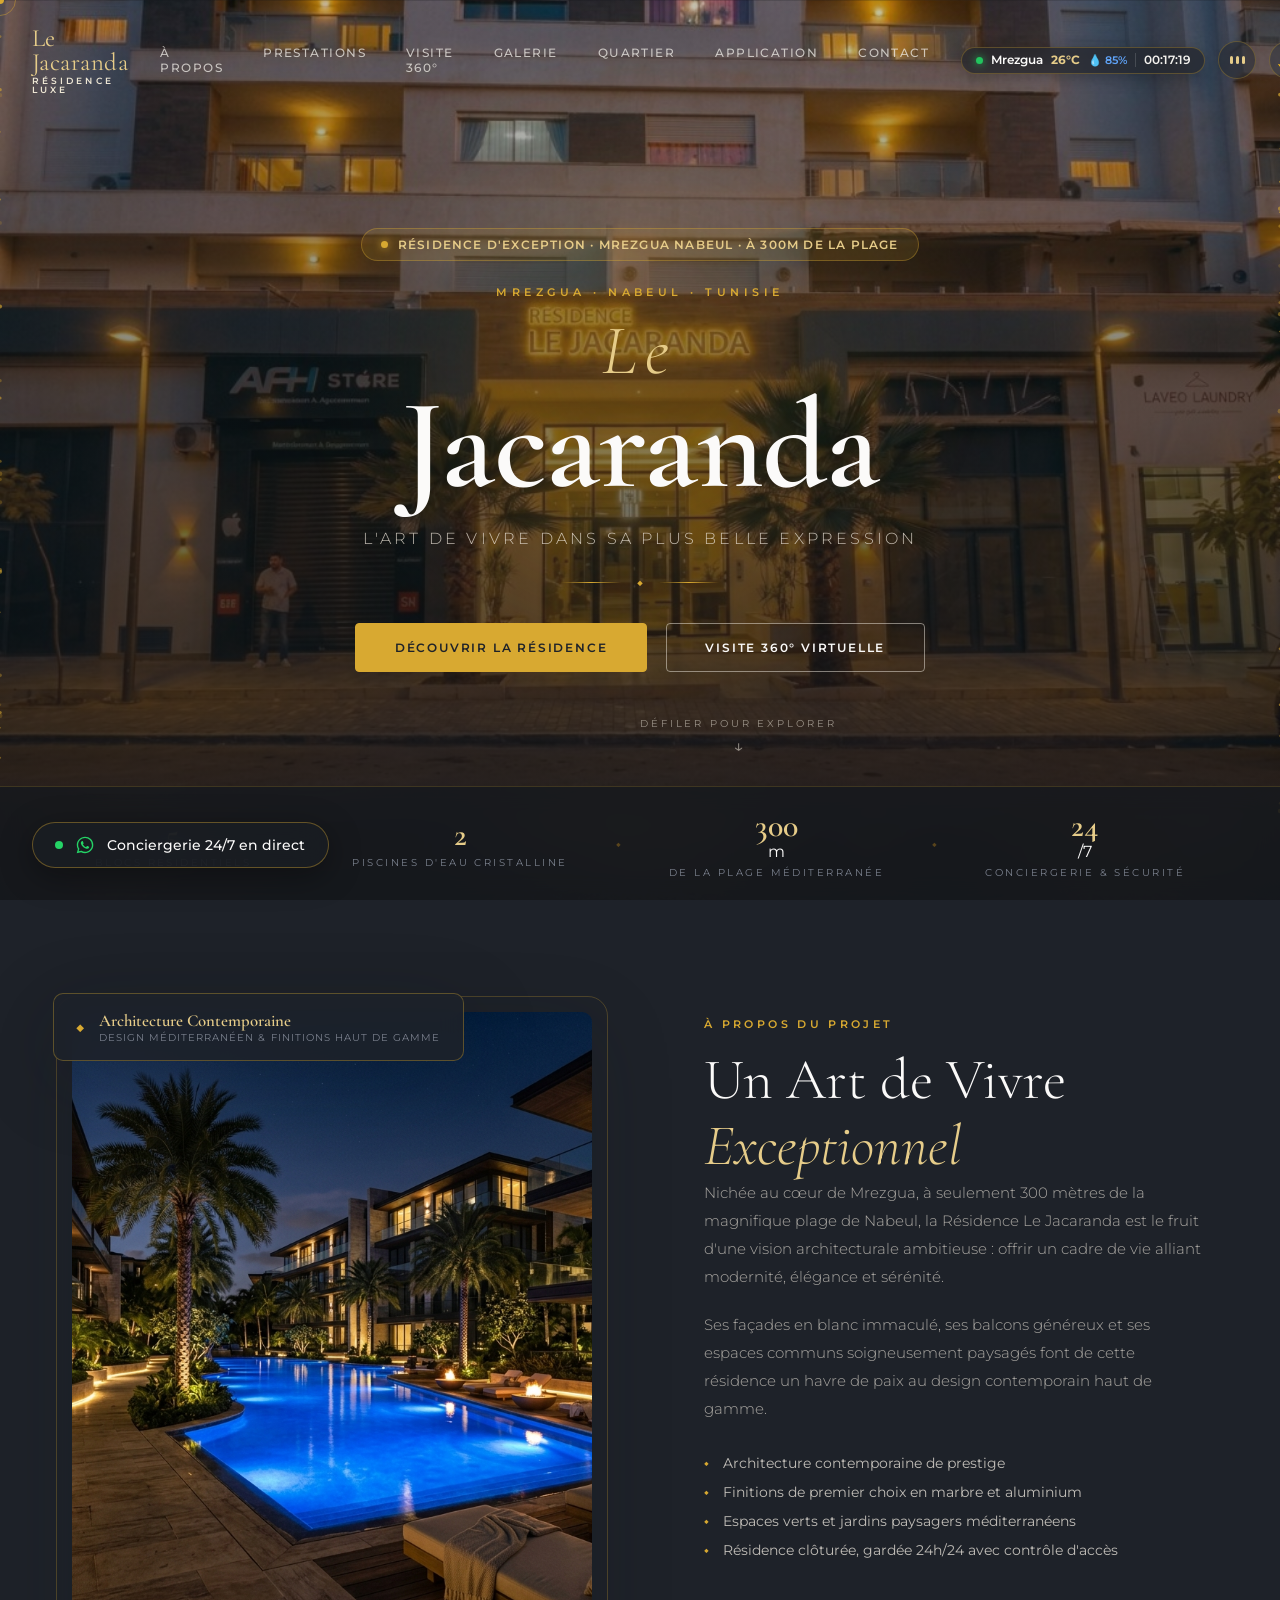
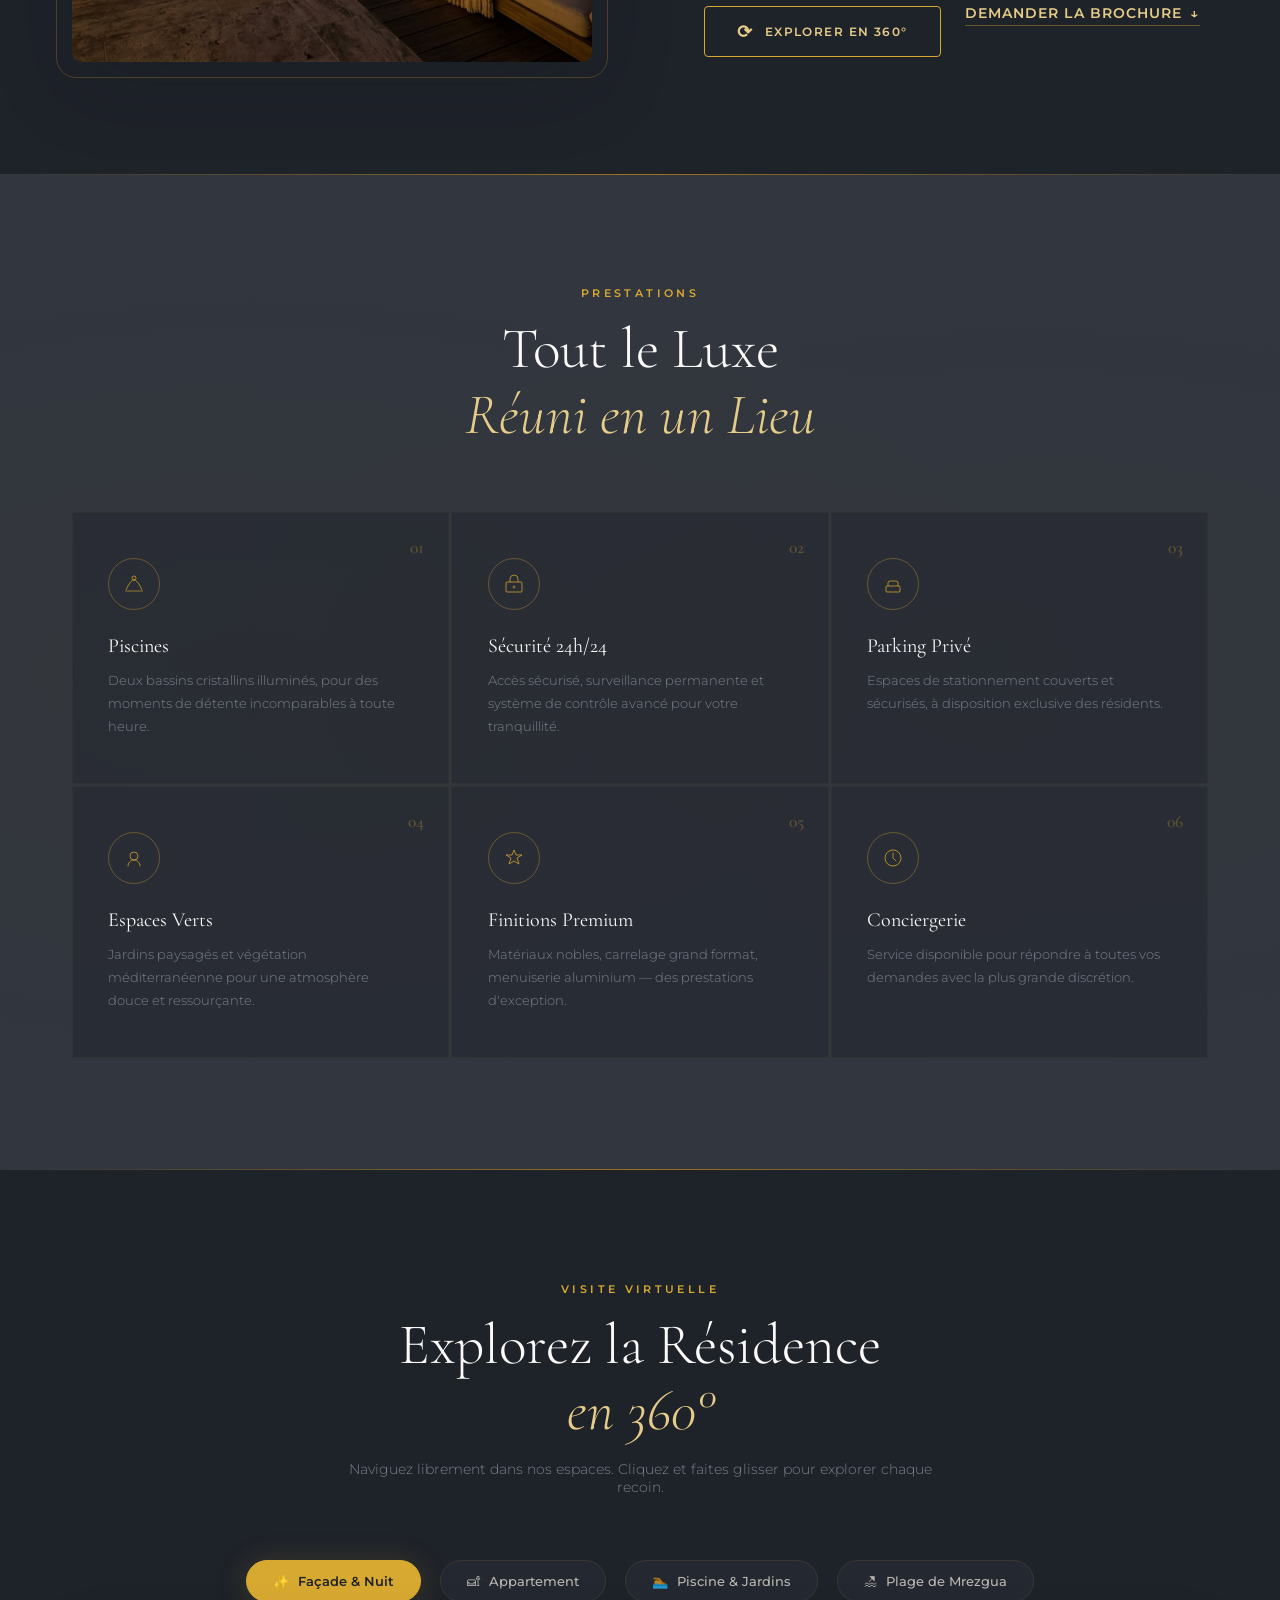
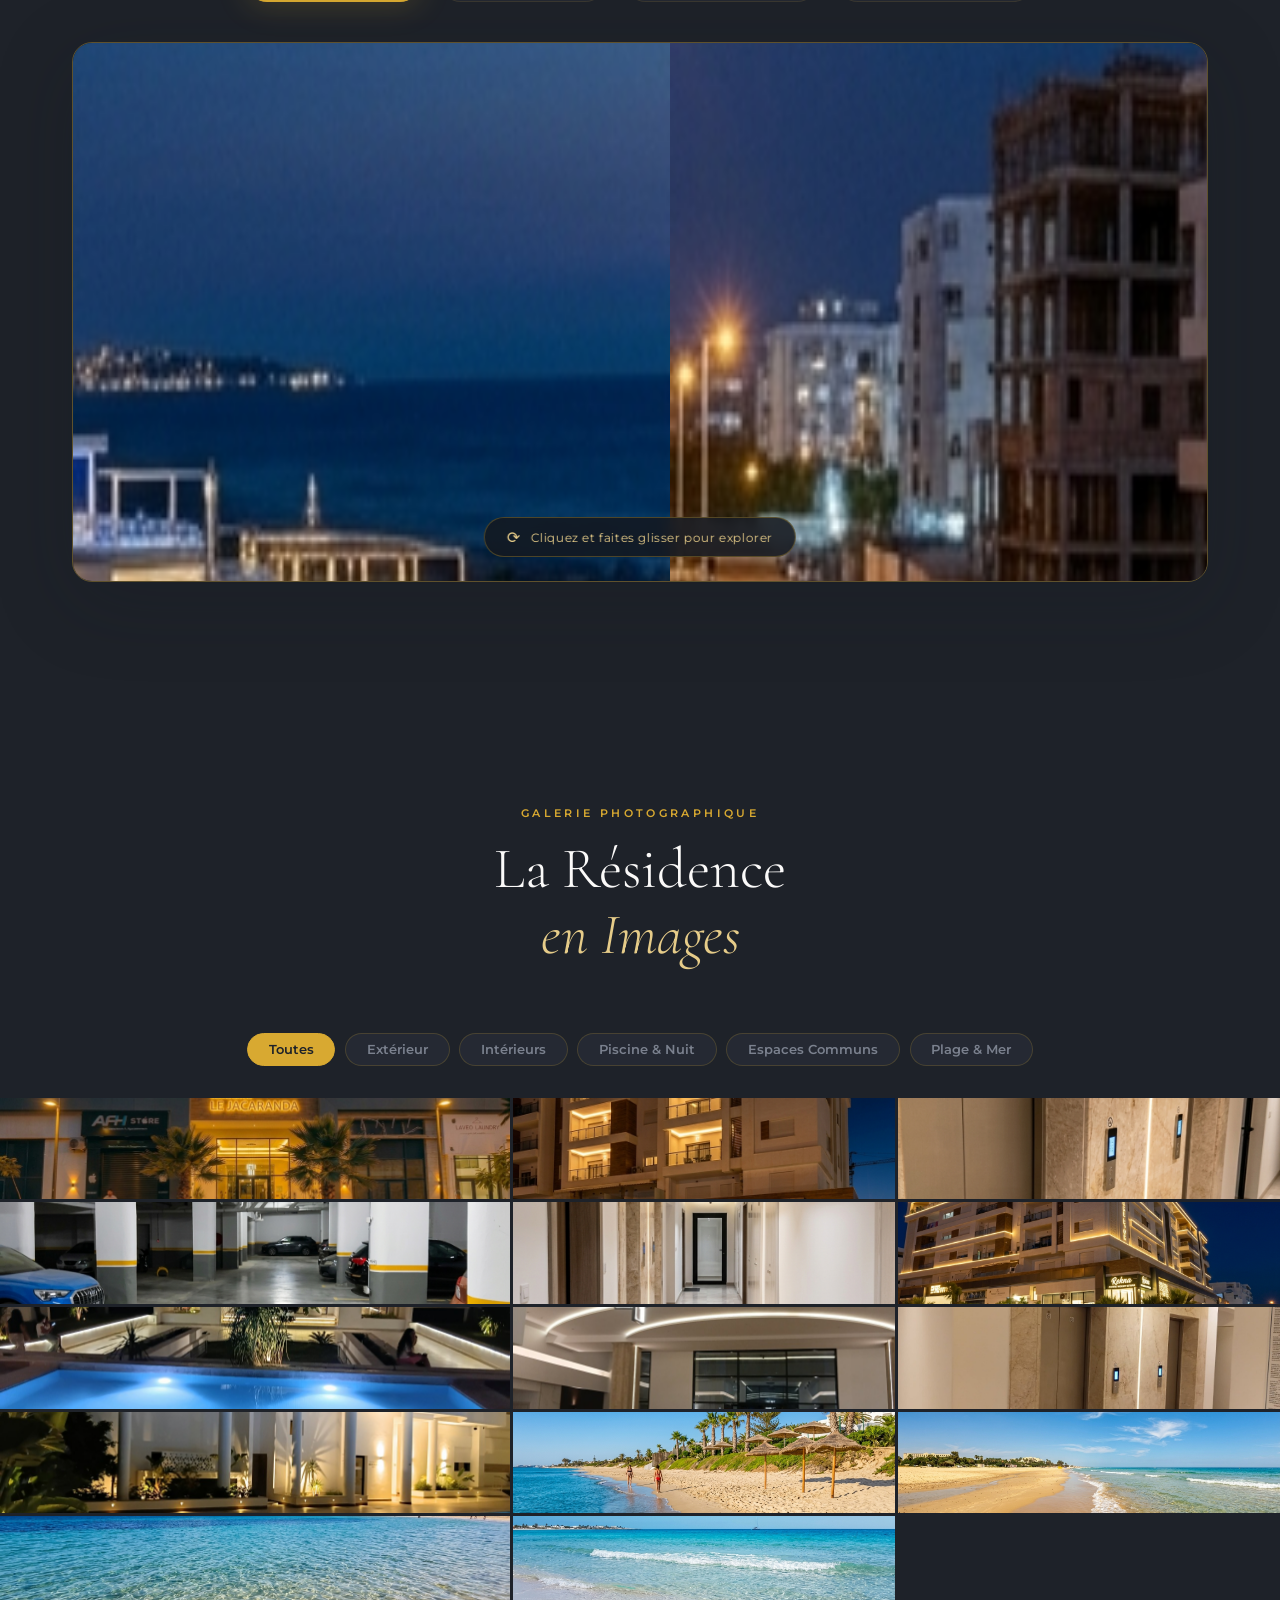
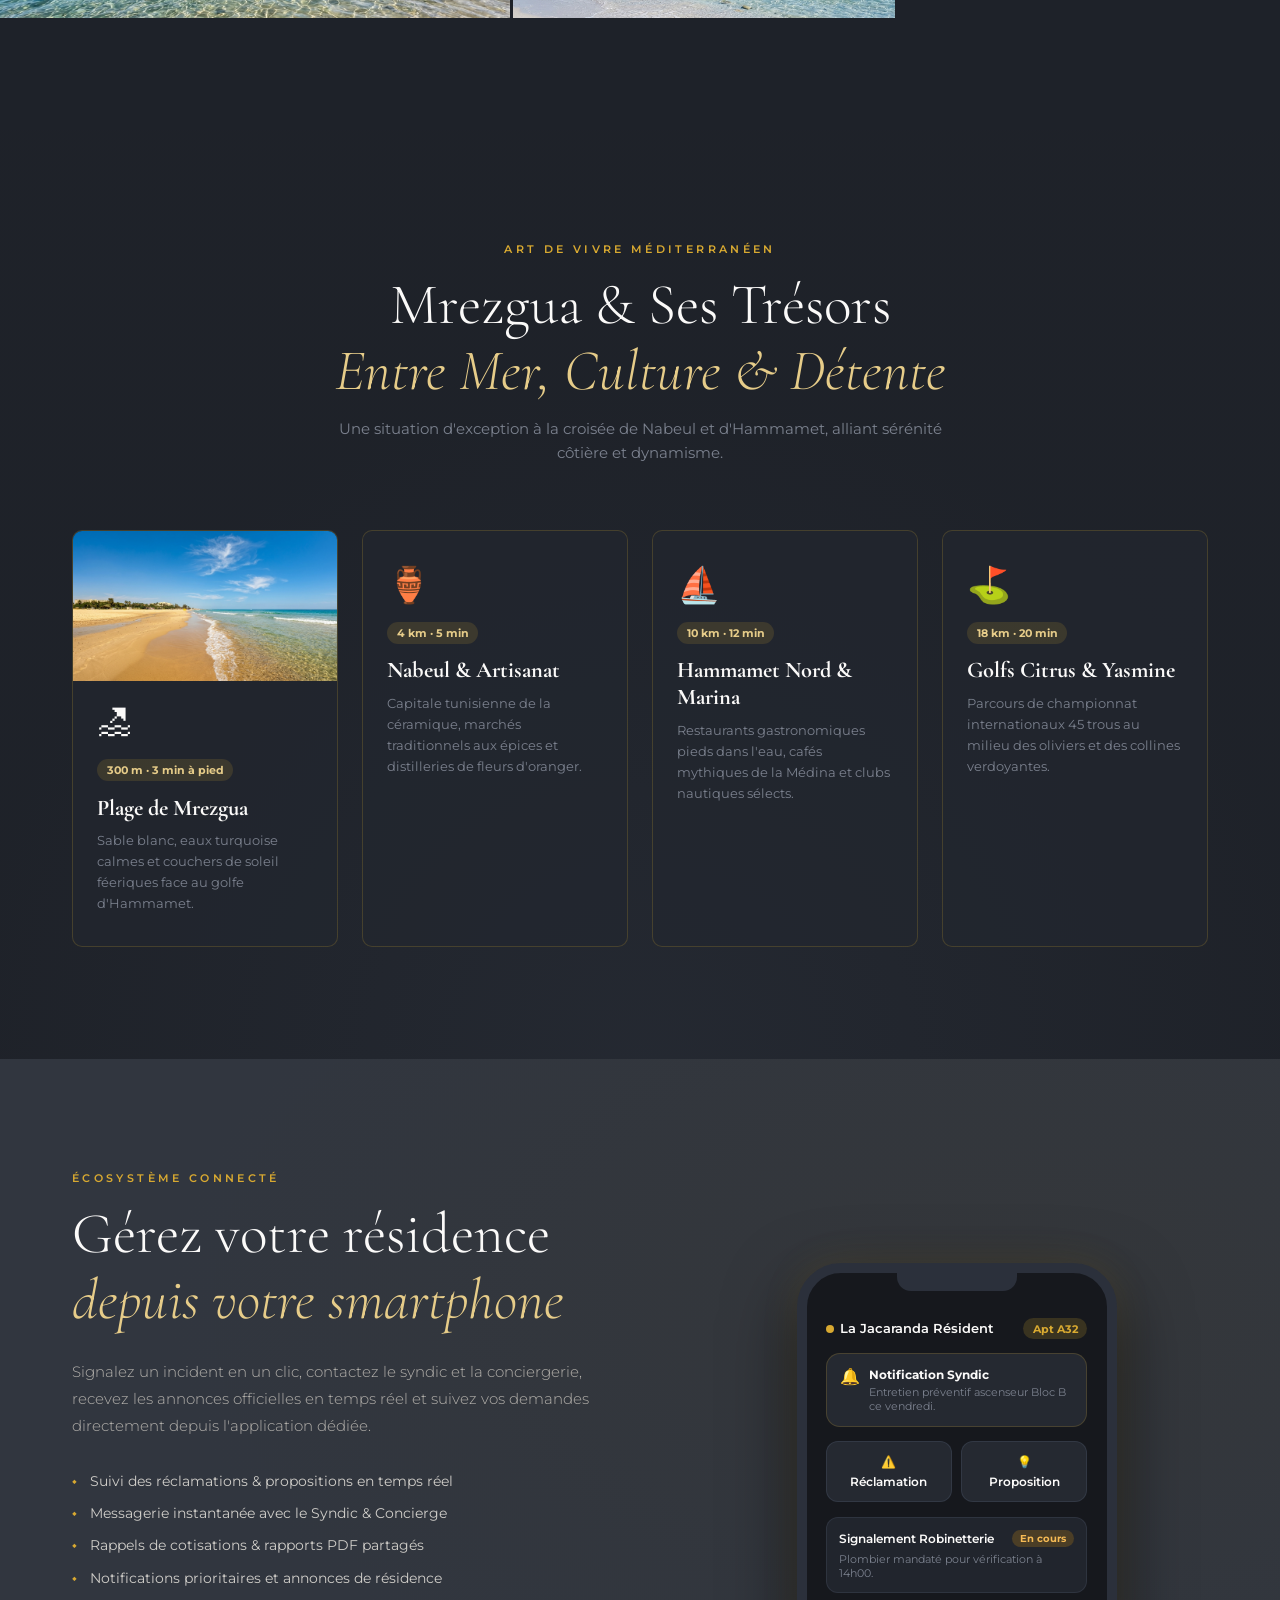
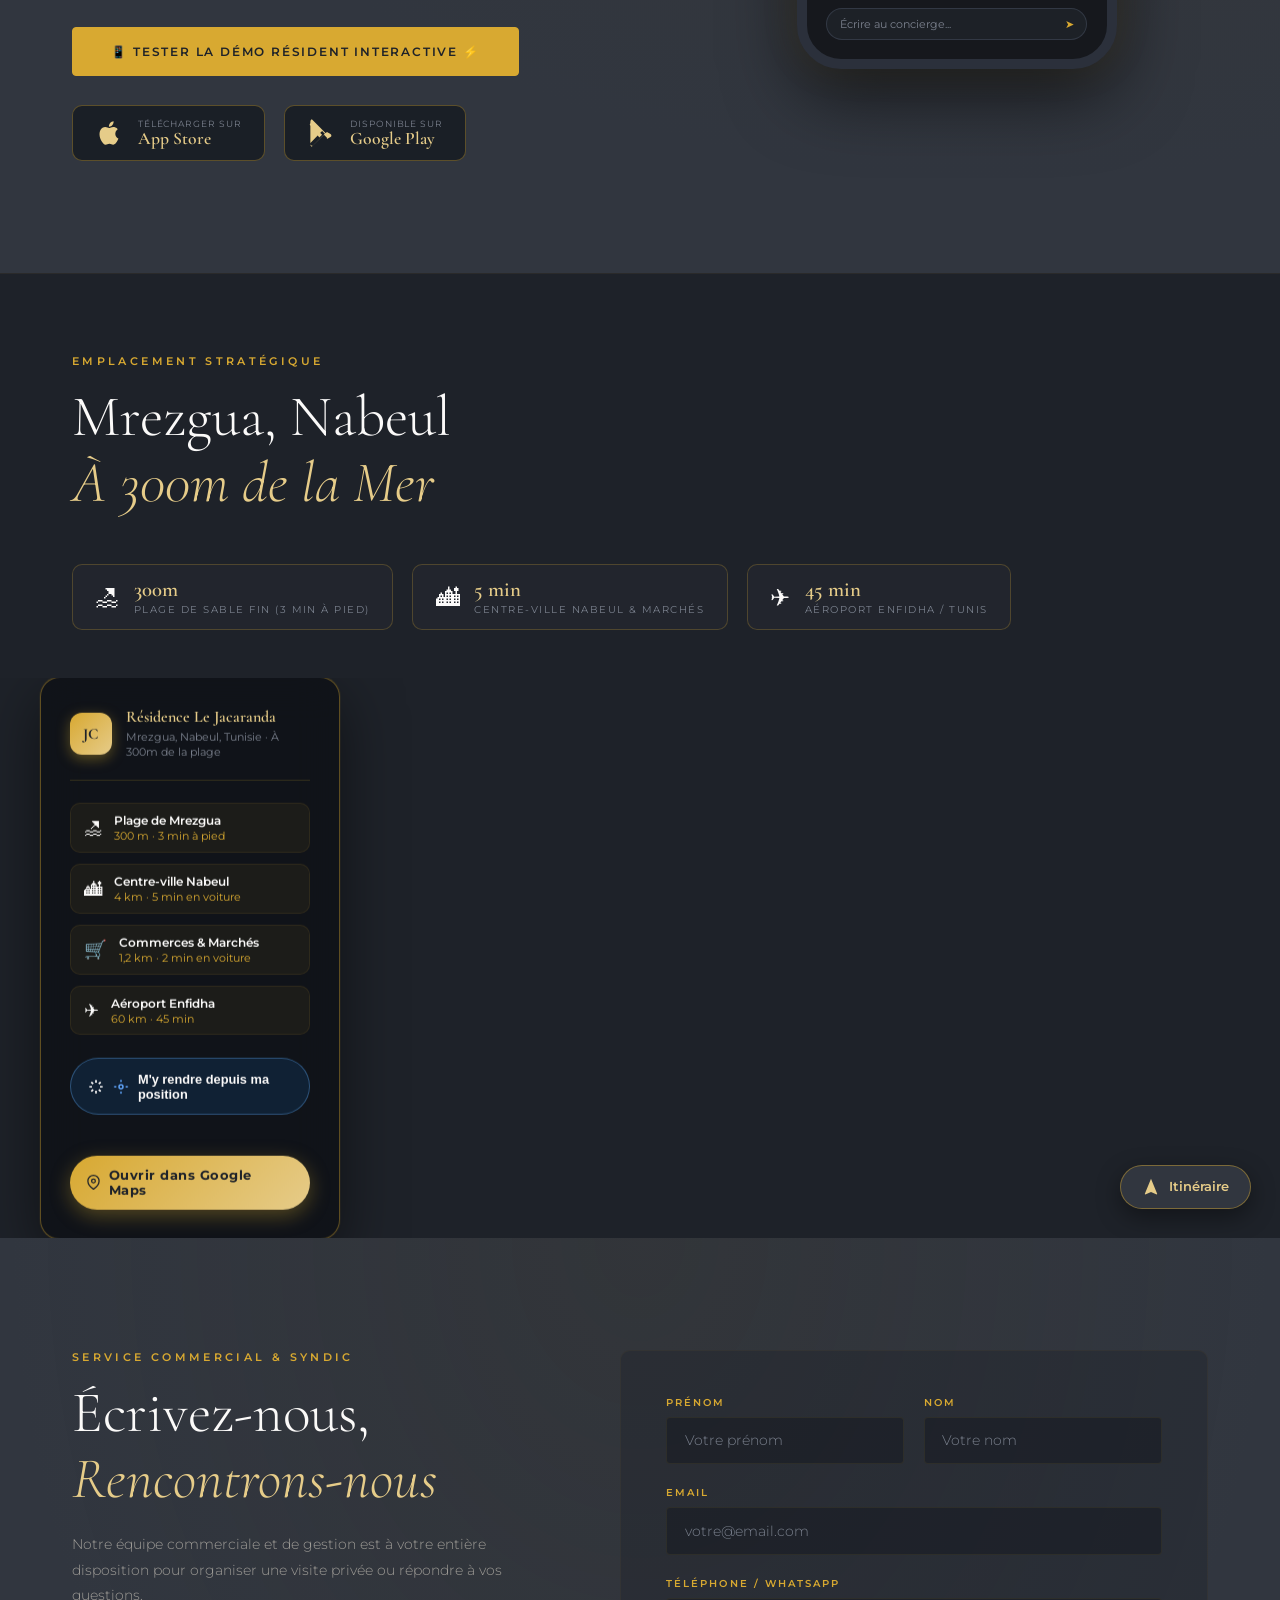
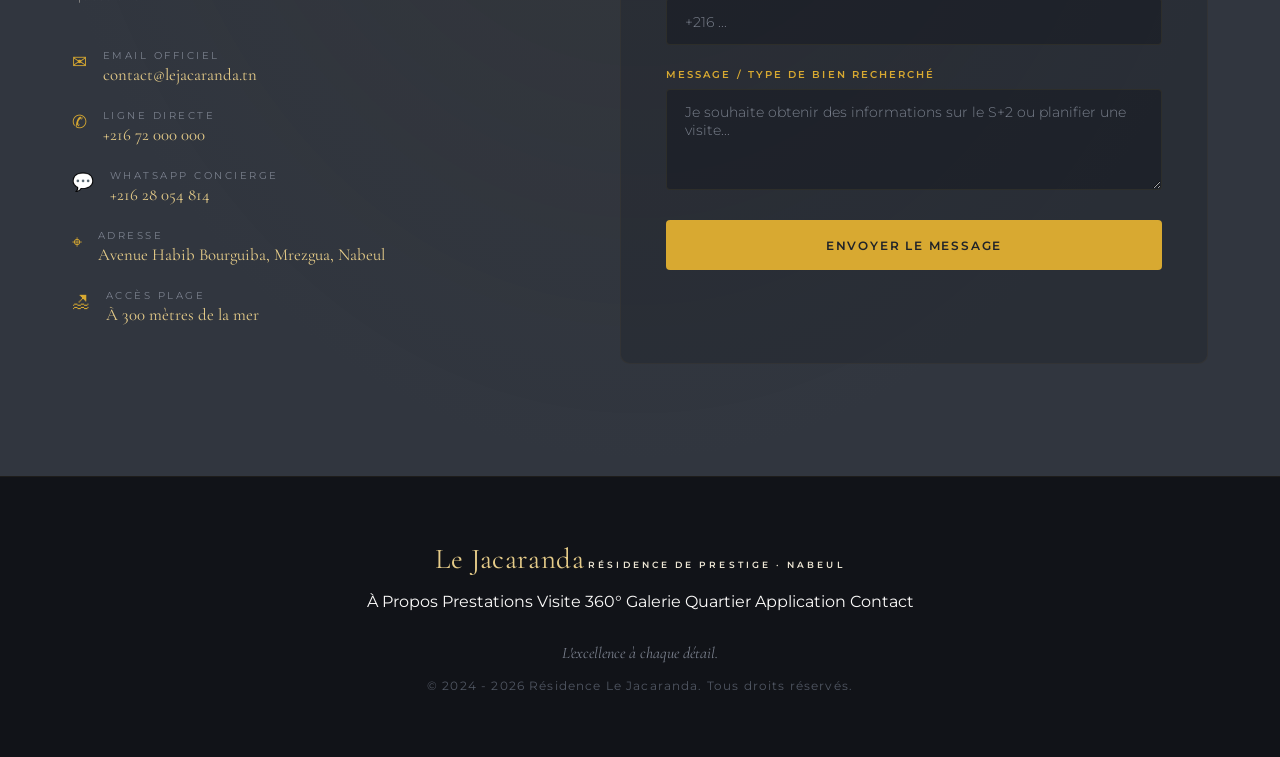
==== commit a6f98a4b: "feat: musique jazz autoplay silencieux + demutage progressif au premier geste" ====
--- a/web/index.html
+++ b/web/index.html
@@ -25,24 +25,8 @@
 </head>
 <body class="theme-night">
 
-  <!-- ═══════ LUXURY ENTRY OVERLAY (lance la musique jazz automatiquement) ═══════ -->
-  <div id="entryOverlay" class="entry-overlay">
-    <div class="entry-bg"></div>
-    <div class="entry-content">
-      <div class="entry-logo-wrap">
-        <span class="entry-logo-main">Le Jacaranda</span>
-        <span class="entry-logo-sub">RÉSIDENCE LUXE · MREZGUA · NABEUL</span>
-      </div>
-      <div class="entry-divider"></div>
-      <p class="entry-tagline">Une expérience sonore et visuelle vous attend…</p>
-      <button class="entry-btn" id="entryBtn" aria-label="Entrer dans la résidence">
-        <span class="entry-btn-icon">🎷</span>
-        <span>Entrer avec l'ambiance Jazz</span>
-        <span class="entry-btn-arrow">→</span>
-      </button>
-      <p class="entry-skip" id="entrySkip">Entrer sans musique</p>
-    </div>
-  </div>
+  <!-- Jazz Lounge Audio — autoplay silencieux, son au premier geste -->
+  <audio id="jazzAudio" src="jazz_lounge.mp3" loop muted preload="auto" autoplay></audio>
 
   <!-- Scroll Progress Bar -->
   <div id="scrollProgress" class="scroll-progress"></div>
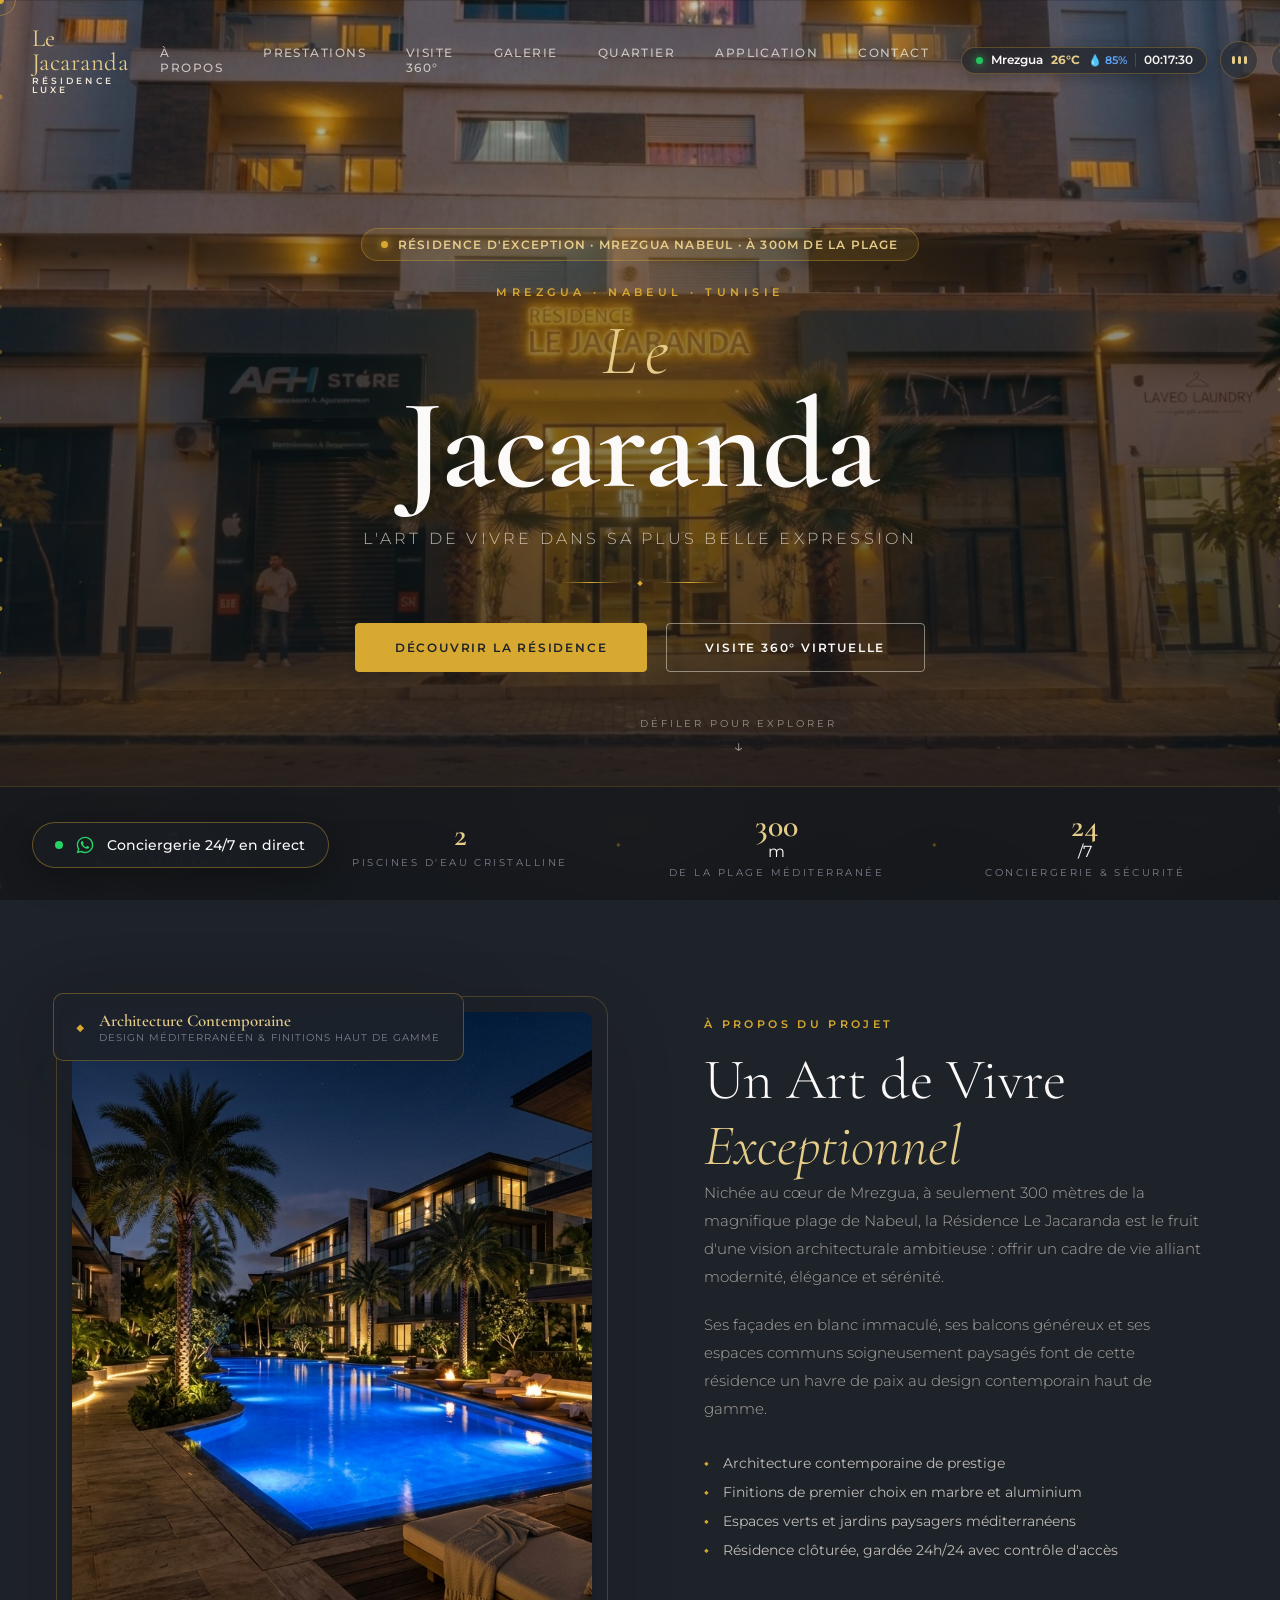
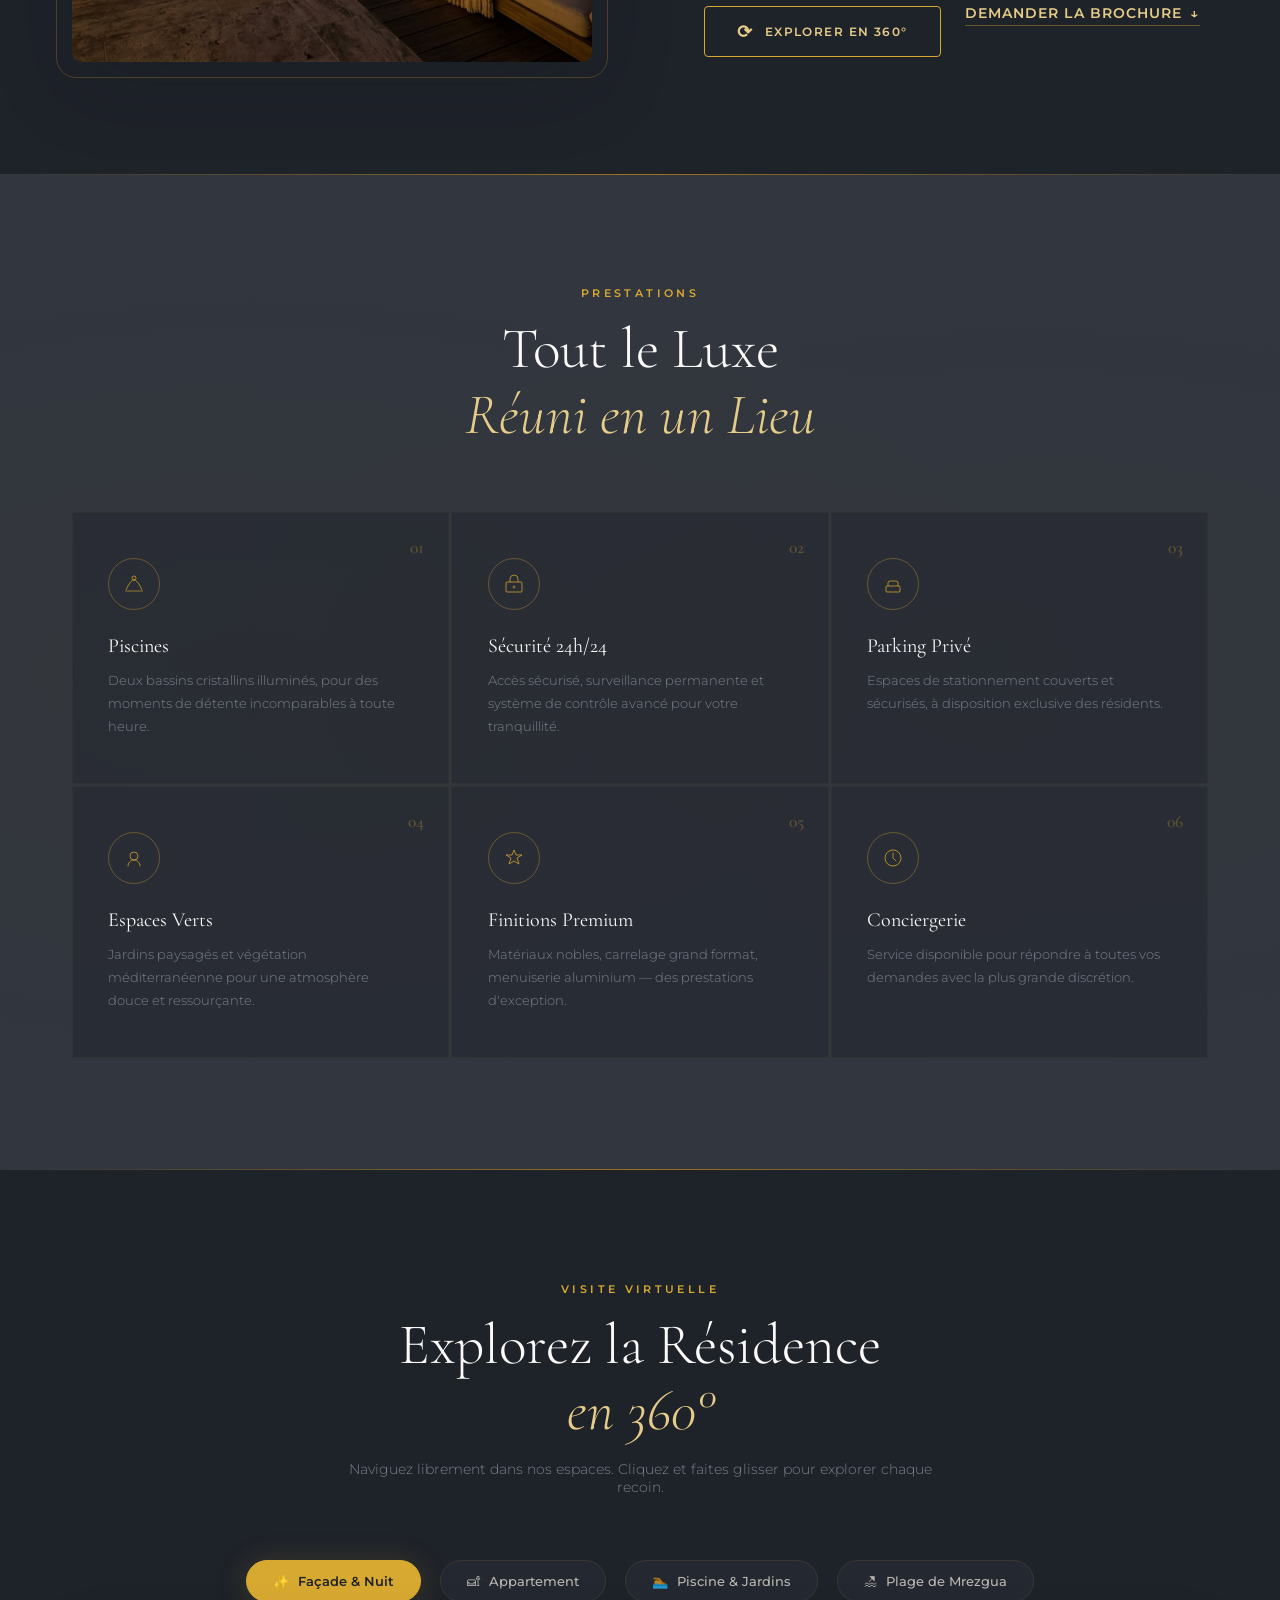
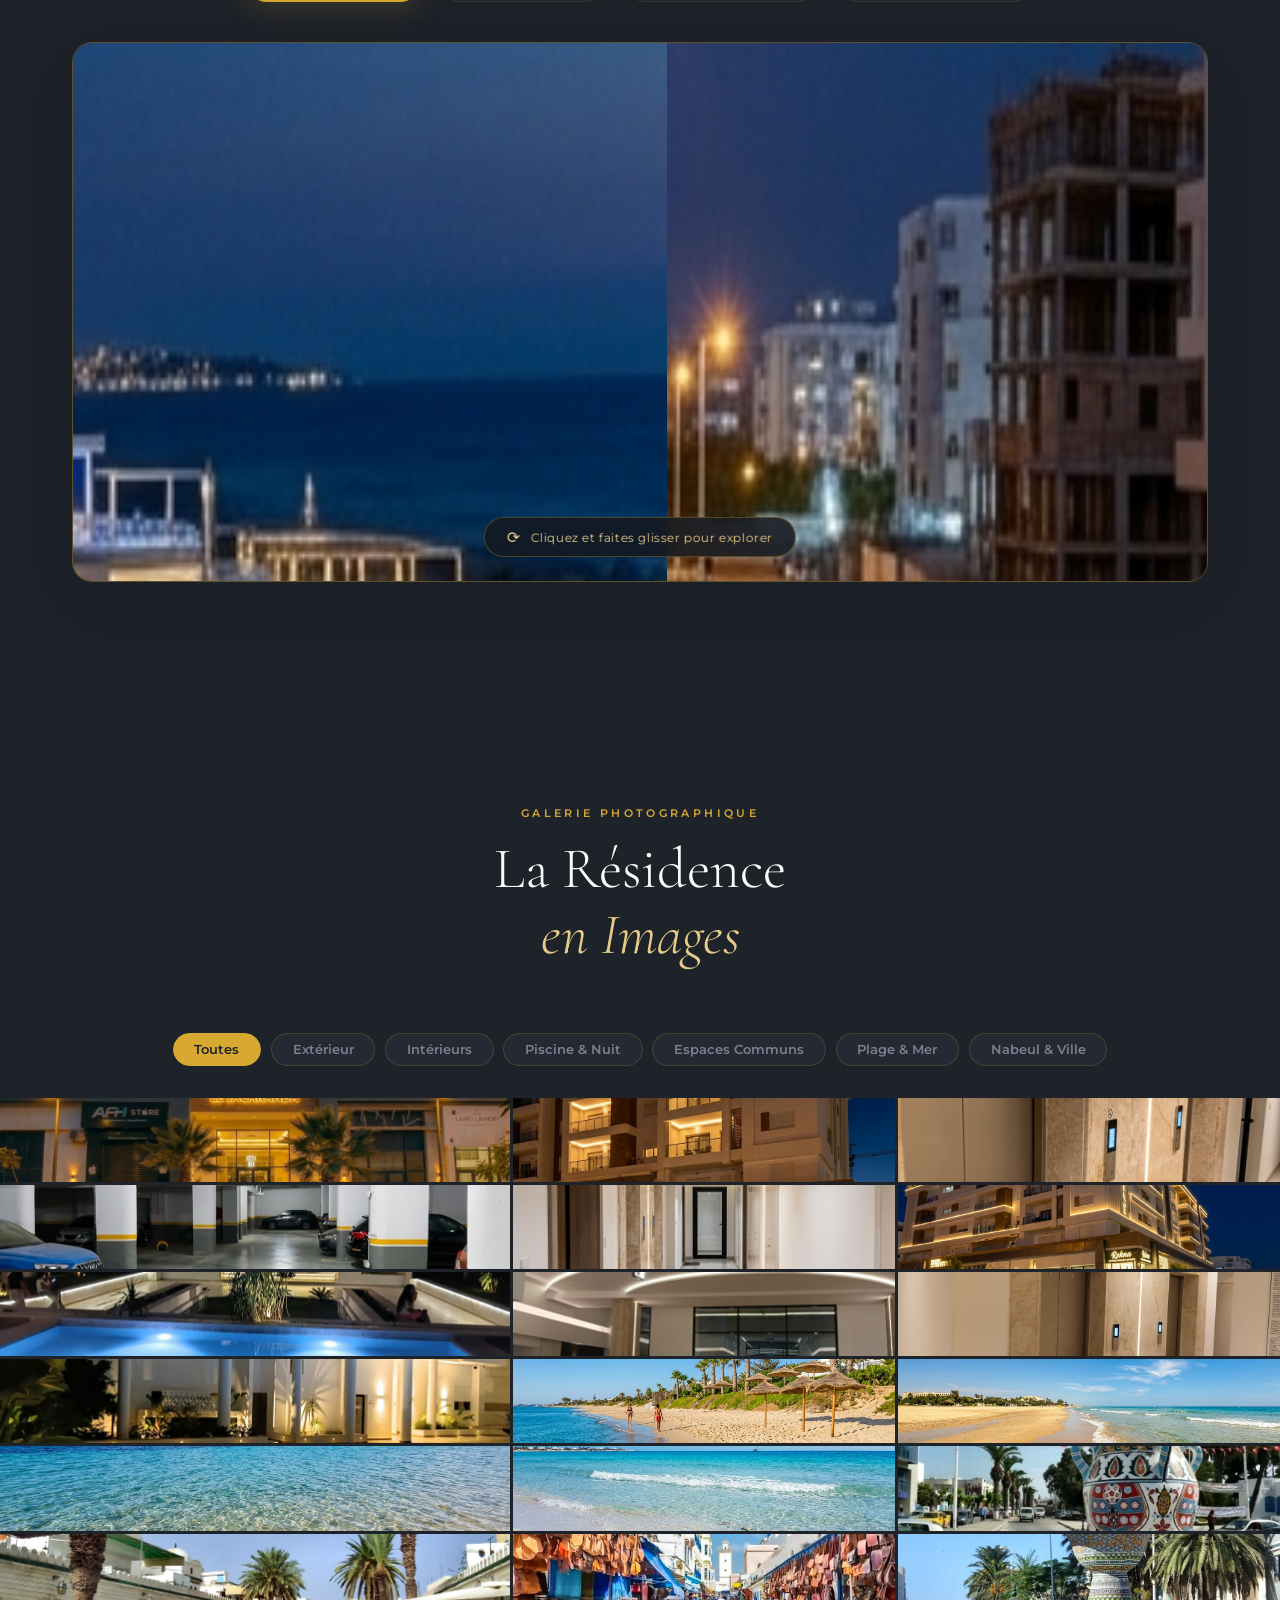
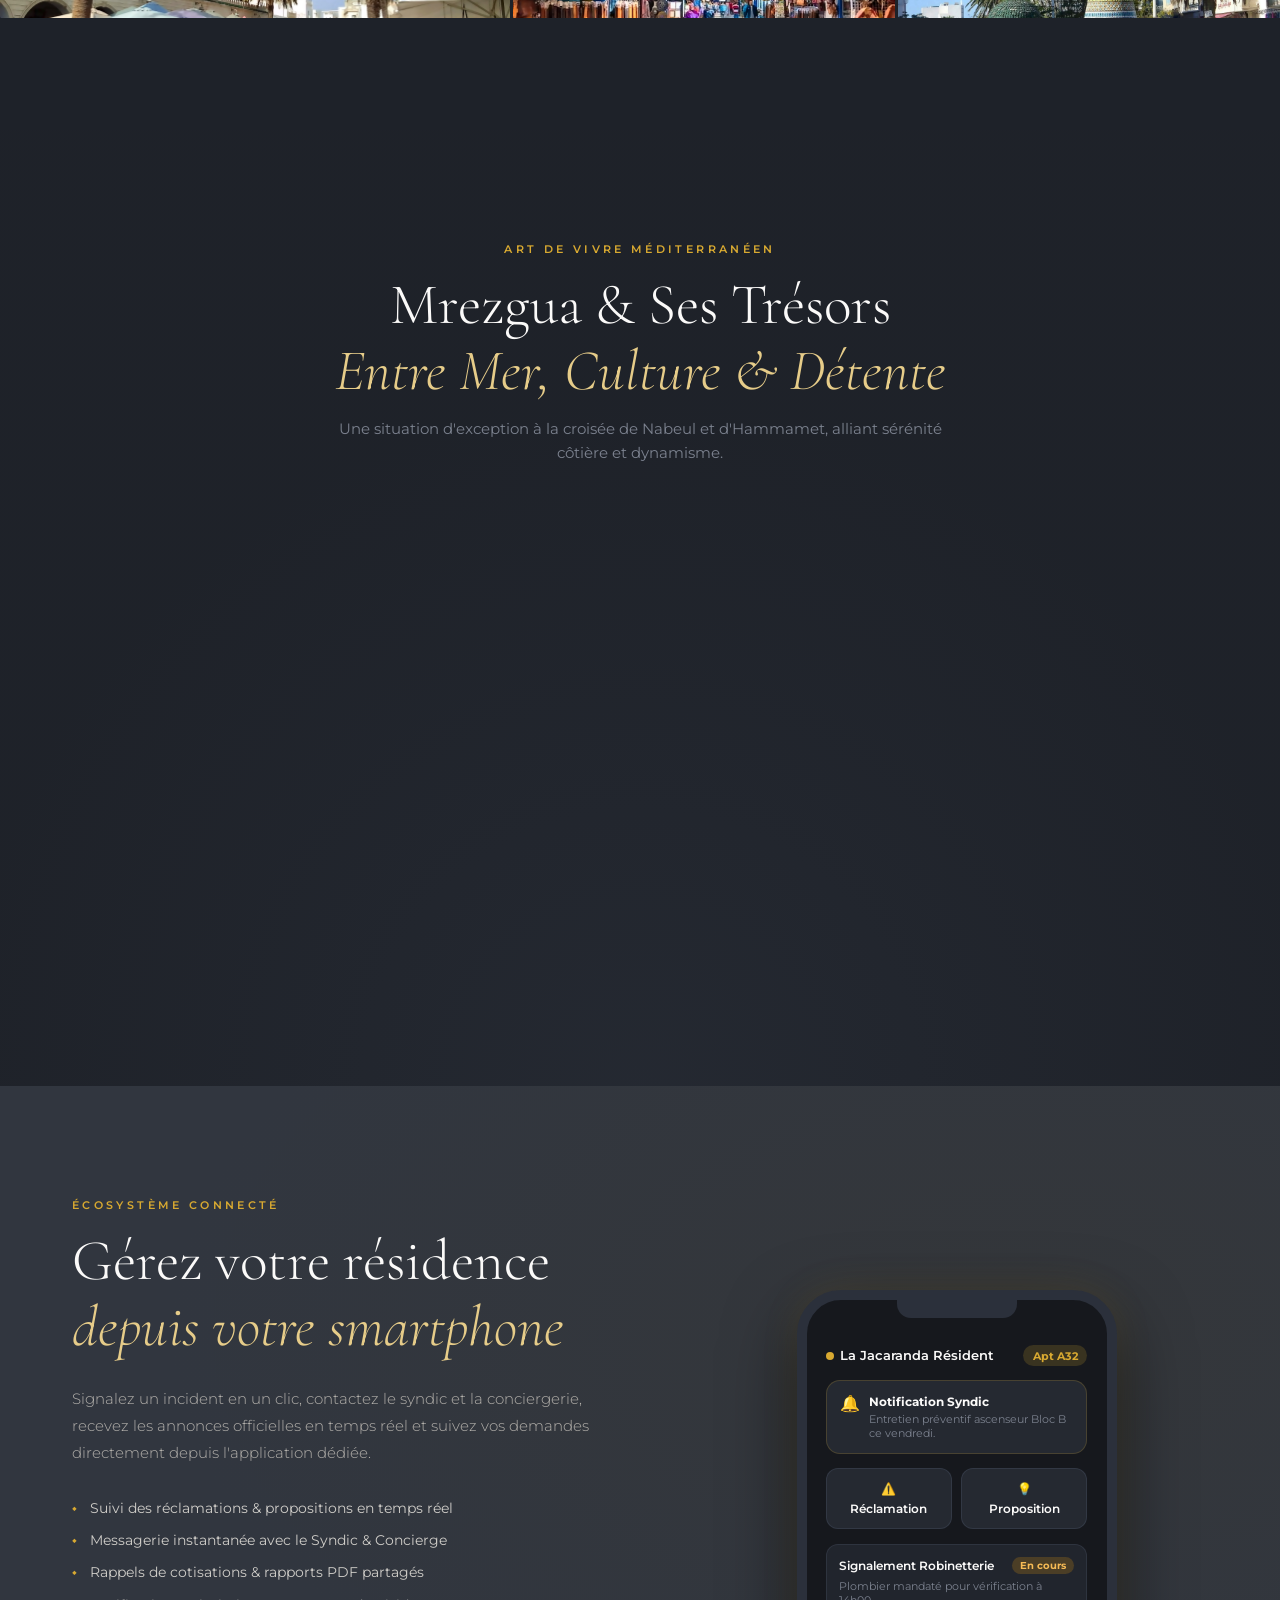
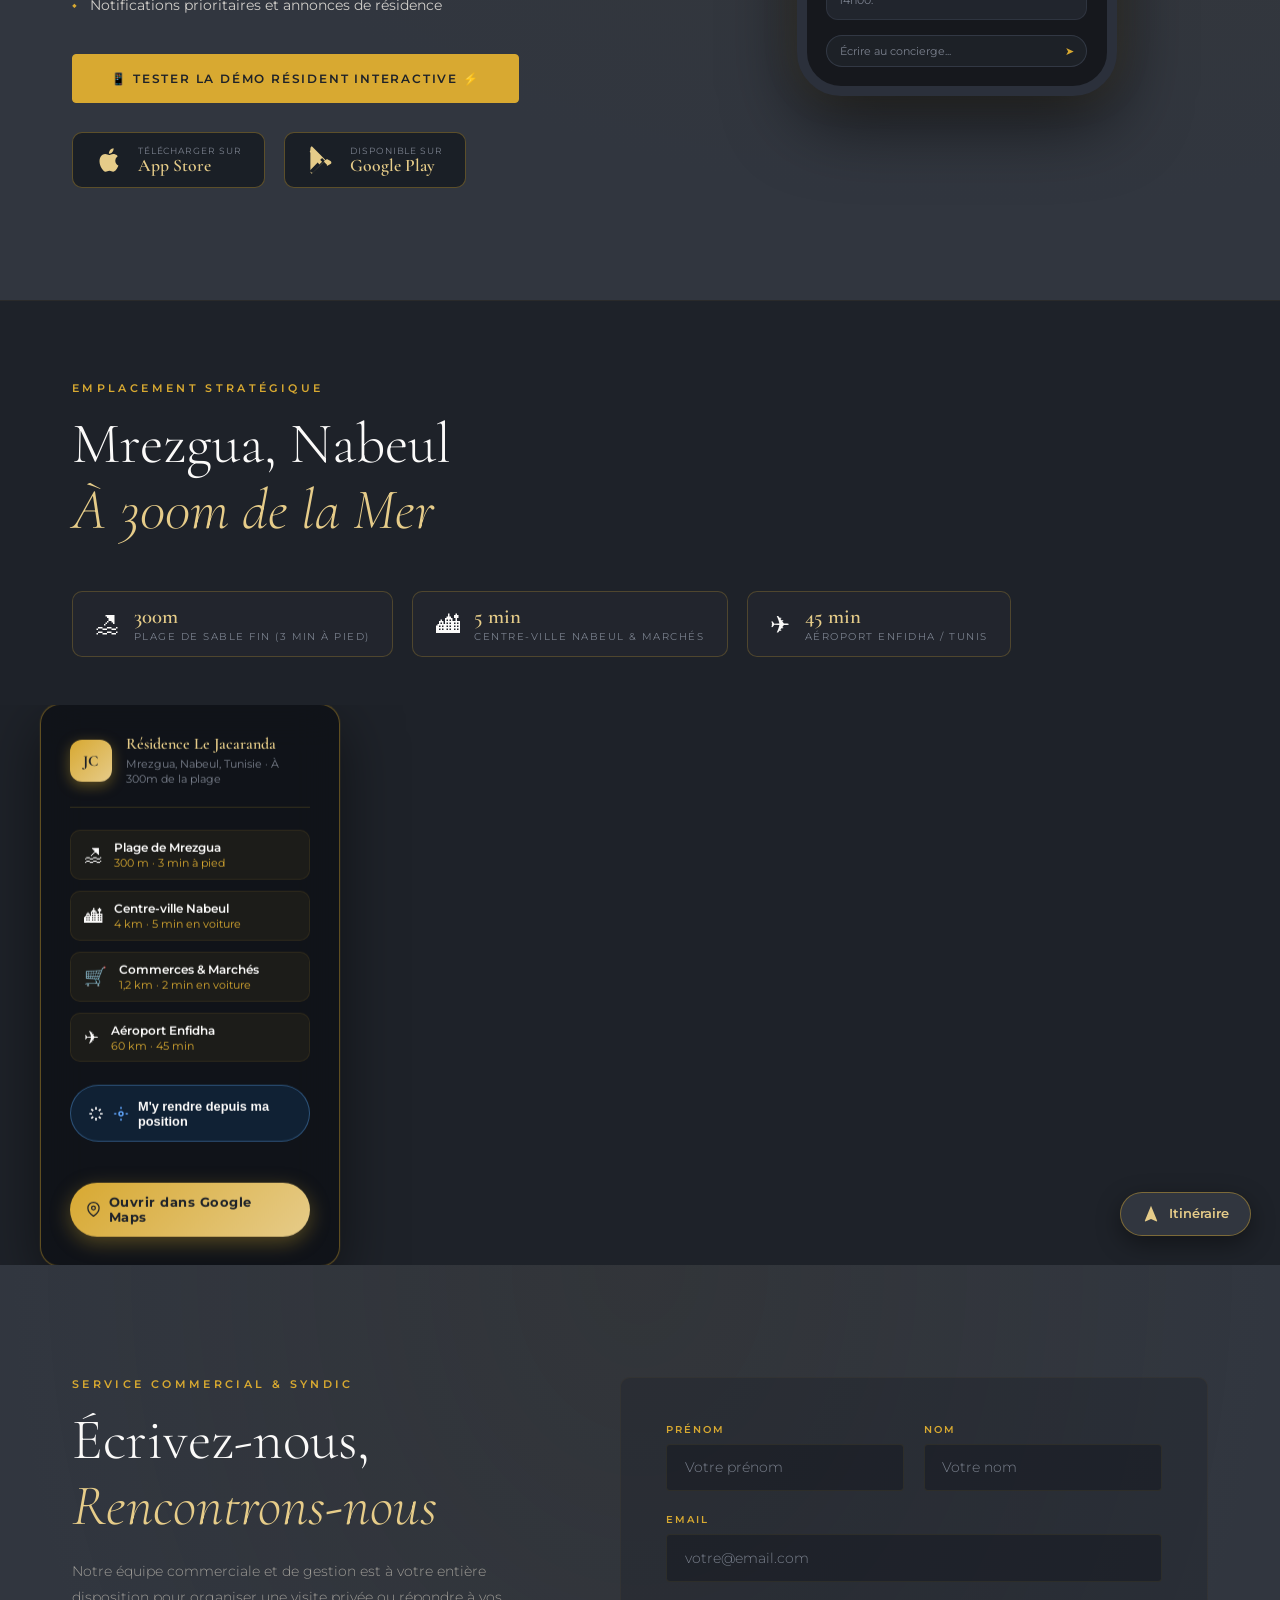
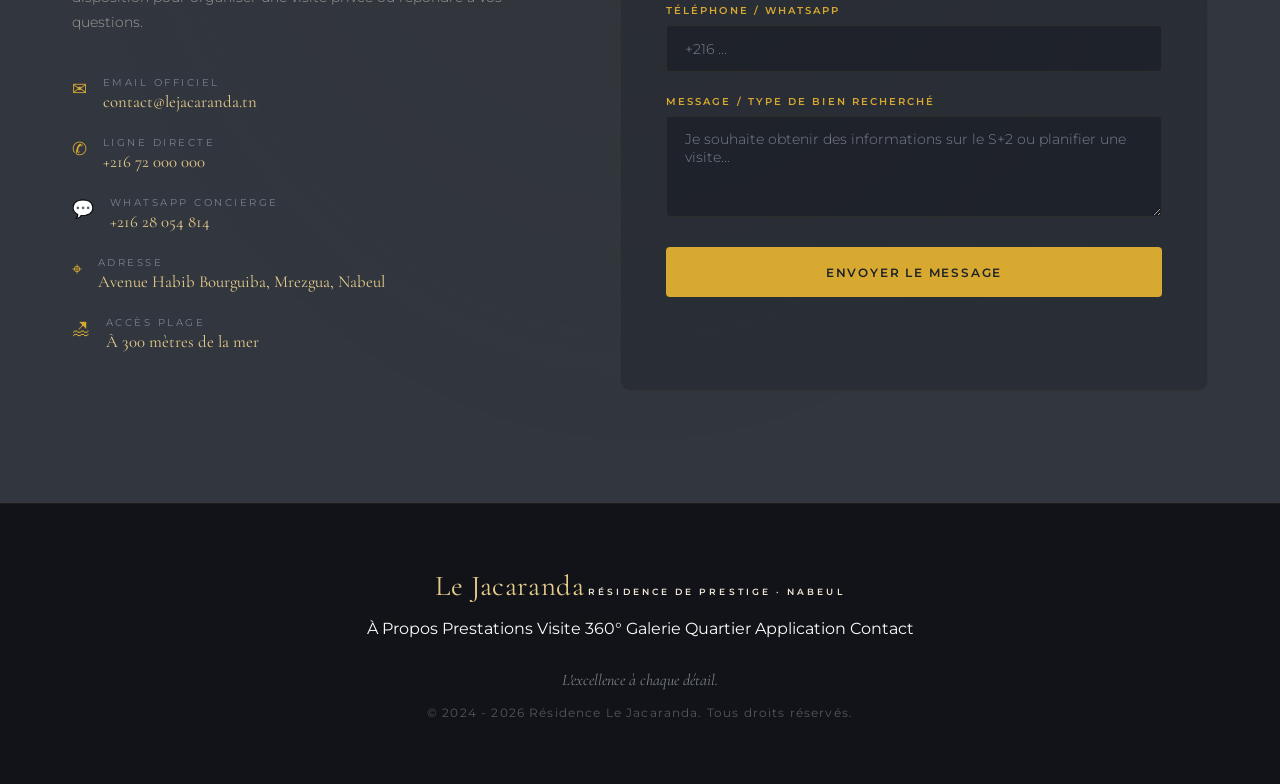
==== commit 23f7b5f3: "feat: amelioration haute resolution et integration des 4 photos authentiques de Nabeul" ====
--- a/web/index.html
+++ b/web/index.html
@@ -393,6 +393,7 @@
         <button class="gal-filter-btn" data-filter="night" id="galFilterNight">Piscine &amp; Nuit</button>
         <button class="gal-filter-btn" data-filter="common" id="galFilterCommon">Espaces Communs</button>
         <button class="gal-filter-btn" data-filter="beach" id="galFilterBeach">Plage &amp; Mer</button>
+        <button class="gal-filter-btn" data-filter="nabeul" id="galFilterNabeul">Nabeul &amp; Ville</button>
       </div>
     </div>
 
@@ -506,6 +507,38 @@
         <div class="gal-overlay">
           <span class="gal-tag">Plage &amp; Cadre</span>
           <span class="gal-caption-text" id="galCapBeach4">Horizon Côtier &amp; Sable Blanc</span>
+          <span class="gal-zoom">↗</span>
+        </div>
+      </div>
+      <div class="gallery-item" data-category="nabeul" data-idx="14">
+        <img src="nabeul_jarre.jpg" alt="Jarre monumentale de Nabeul - Monument emblématique" loading="lazy" />
+        <div class="gal-overlay">
+          <span class="gal-tag">Nabeul</span>
+          <span class="gal-caption-text" id="galCapNabeul1">Jarre Monumentale de Nabeul</span>
+          <span class="gal-zoom">↗</span>
+        </div>
+      </div>
+      <div class="gallery-item" data-category="nabeul" data-idx="15">
+        <img src="nabeul_souk.jpg" alt="Souk artisanal et allée des palmiers à Nabeul" loading="lazy" />
+        <div class="gal-overlay">
+          <span class="gal-tag">Nabeul</span>
+          <span class="gal-caption-text" id="galCapNabeul2">Souk Artisanal &amp; Palmiers</span>
+          <span class="gal-zoom">↗</span>
+        </div>
+      </div>
+      <div class="gallery-item" data-category="nabeul" data-idx="16">
+        <img src="nabeul_medina.jpg" alt="Médina traditionnelle et maroquinerie de Nabeul" loading="lazy" />
+        <div class="gal-overlay">
+          <span class="gal-tag">Nabeul</span>
+          <span class="gal-caption-text" id="galCapNabeul3">Médina &amp; Artisanat Cuir</span>
+          <span class="gal-zoom">↗</span>
+        </div>
+      </div>
+      <div class="gallery-item" data-category="nabeul" data-idx="17">
+        <img src="nabeul_oranges.jpg" alt="Monument de la Coupe aux Oranges et Mosaïque de Nabeul" loading="lazy" />
+        <div class="gal-overlay">
+          <span class="gal-tag">Nabeul</span>
+          <span class="gal-caption-text" id="galCapNabeul4">Monument des Oranges &amp; Mosaïque</span>
           <span class="gal-zoom">↗</span>
         </div>
       </div>
@@ -517,7 +550,7 @@
       <button class="lightbox-prev" id="lightboxPrev" aria-label="Précédent">‹</button>
       <img class="lightbox-img" id="lightboxImg" src="" alt="" />
       <button class="lightbox-next" id="lightboxNext" aria-label="Suivant">›</button>
-      <div class="lightbox-counter" id="lightboxCounter">1 / 14</div>
+      <div class="lightbox-counter" id="lightboxCounter">1 / 18</div>
     </div>
   </section>
 
@@ -542,6 +575,9 @@
         </div>
 
         <div class="quartier-card">
+          <div class="quartier-card-img">
+            <img src="nabeul_jarre.jpg" alt="Jarre monumentale de Nabeul" loading="lazy" />
+          </div>
           <div class="quartier-icon">🏺</div>
           <span class="quartier-dist">4 km · 5 min</span>
           <h3 class="quartier-name" id="qCard2Title">Nabeul &amp; Artisanat</h3>
@@ -549,17 +585,23 @@
         </div>
 
         <div class="quartier-card">
-          <div class="quartier-icon">⛵</div>
-          <span class="quartier-dist">10 km · 12 min</span>
-          <h3 class="quartier-name" id="qCard3Title">Hammamet Nord &amp; Marina</h3>
-          <p class="quartier-desc" id="qCard3Desc">Restaurants gastronomiques pieds dans l'eau, cafés mythiques de la Médina et clubs nautiques sélects.</p>
+          <div class="quartier-card-img">
+            <img src="nabeul_souk.jpg" alt="Souk et marchés de Nabeul" loading="lazy" />
+          </div>
+          <div class="quartier-icon">🌴</div>
+          <span class="quartier-dist">4.5 km · 7 min</span>
+          <h3 class="quartier-name" id="qCard3Title">Souk &amp; Marchés de Nabeul</h3>
+          <p class="quartier-desc" id="qCard3Desc">Allées piétonnes bordées de palmiers, poteries traditionnelles, tapis et animation authentique.</p>
         </div>
 
         <div class="quartier-card">
-          <div class="quartier-icon">⛳</div>
-          <span class="quartier-dist">18 km · 20 min</span>
-          <h3 class="quartier-name" id="qCard4Title">Golfs Citrus &amp; Yasmine</h3>
-          <p class="quartier-desc" id="qCard4Desc">Parcours de championnat internationaux 45 trous au milieu des oliviers et des collines verdoyantes.</p>
+          <div class="quartier-card-img">
+            <img src="nabeul_medina.jpg" alt="Médina de Nabeul et maroquinerie" loading="lazy" />
+          </div>
+          <div class="quartier-icon">🕌</div>
+          <span class="quartier-dist">5 km · 8 min</span>
+          <h3 class="quartier-name" id="qCard4Title">Médina &amp; Ruelles Historiques</h3>
+          <p class="quartier-desc" id="qCard4Desc">Maroquinerie fine, ruelles blanches et bleues, minarets et trésors du patrimoine tunisien.</p>
         </div>
       </div>
     </div>
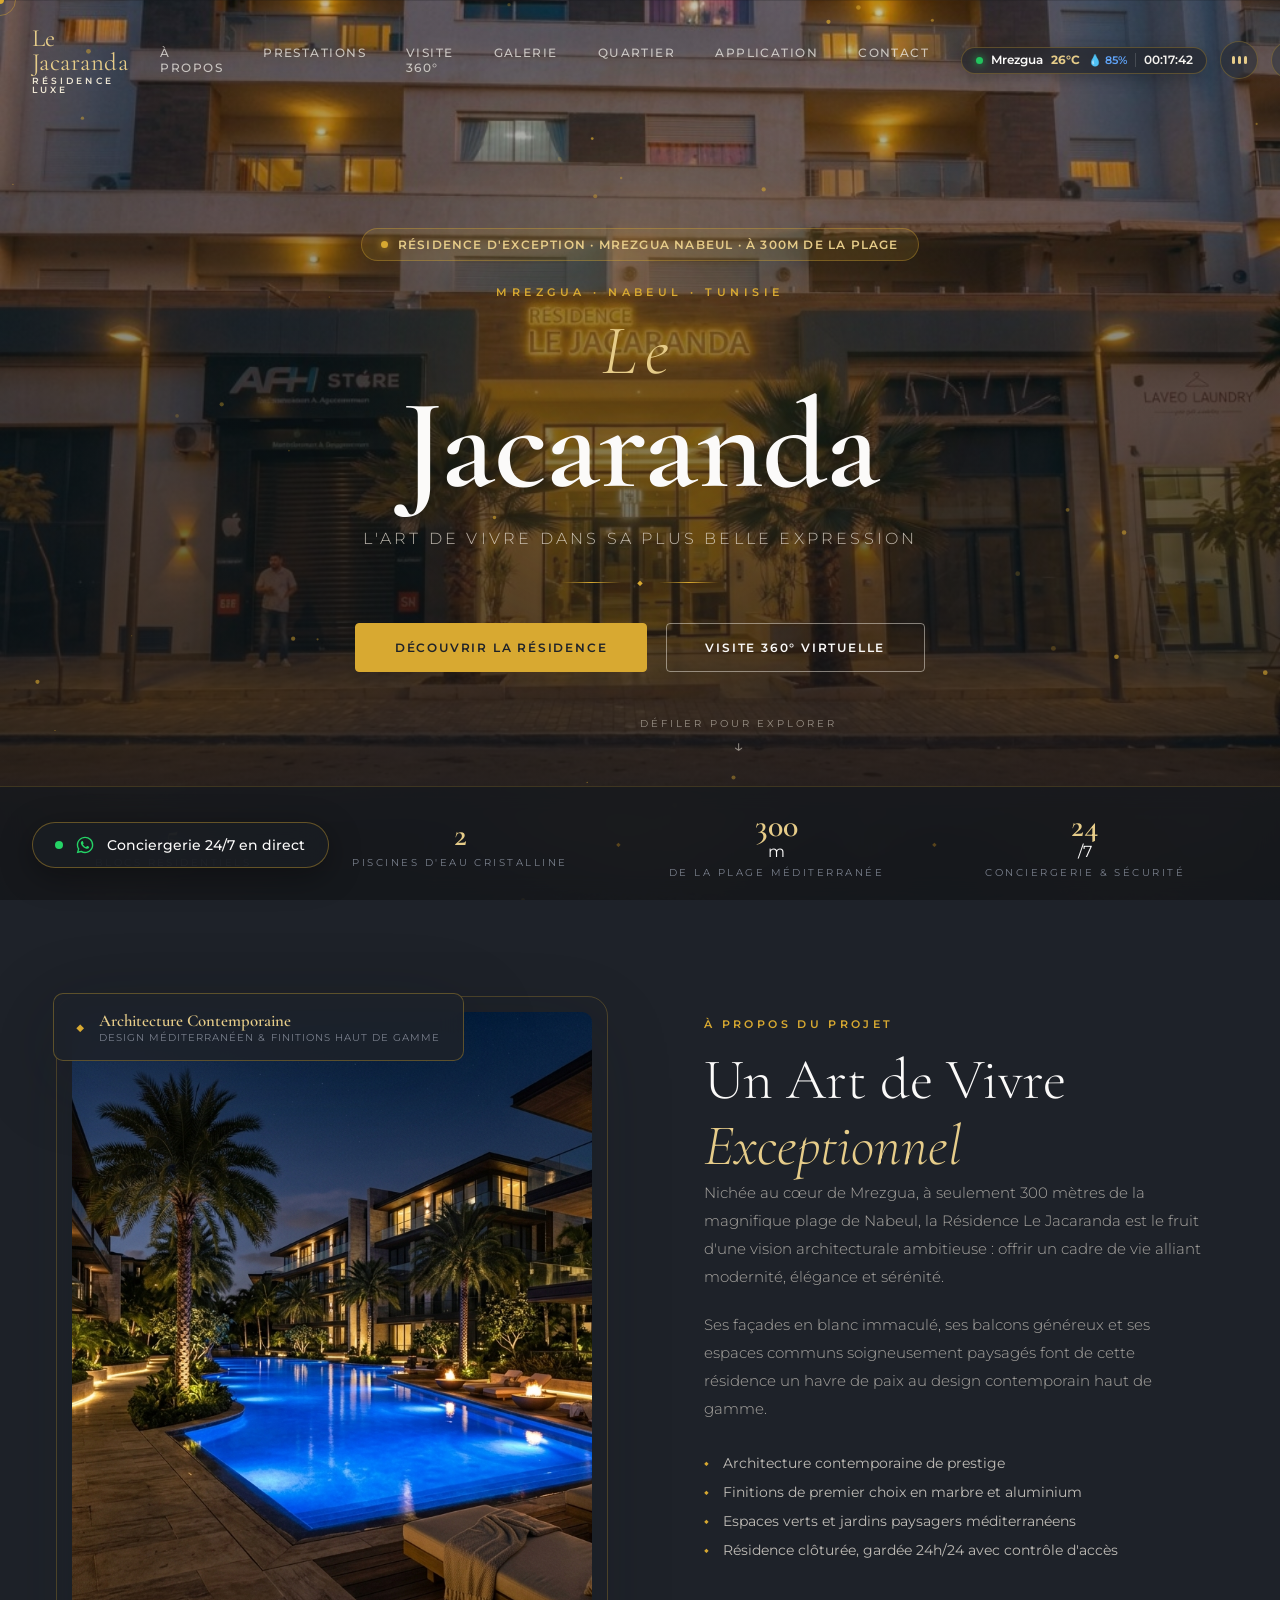
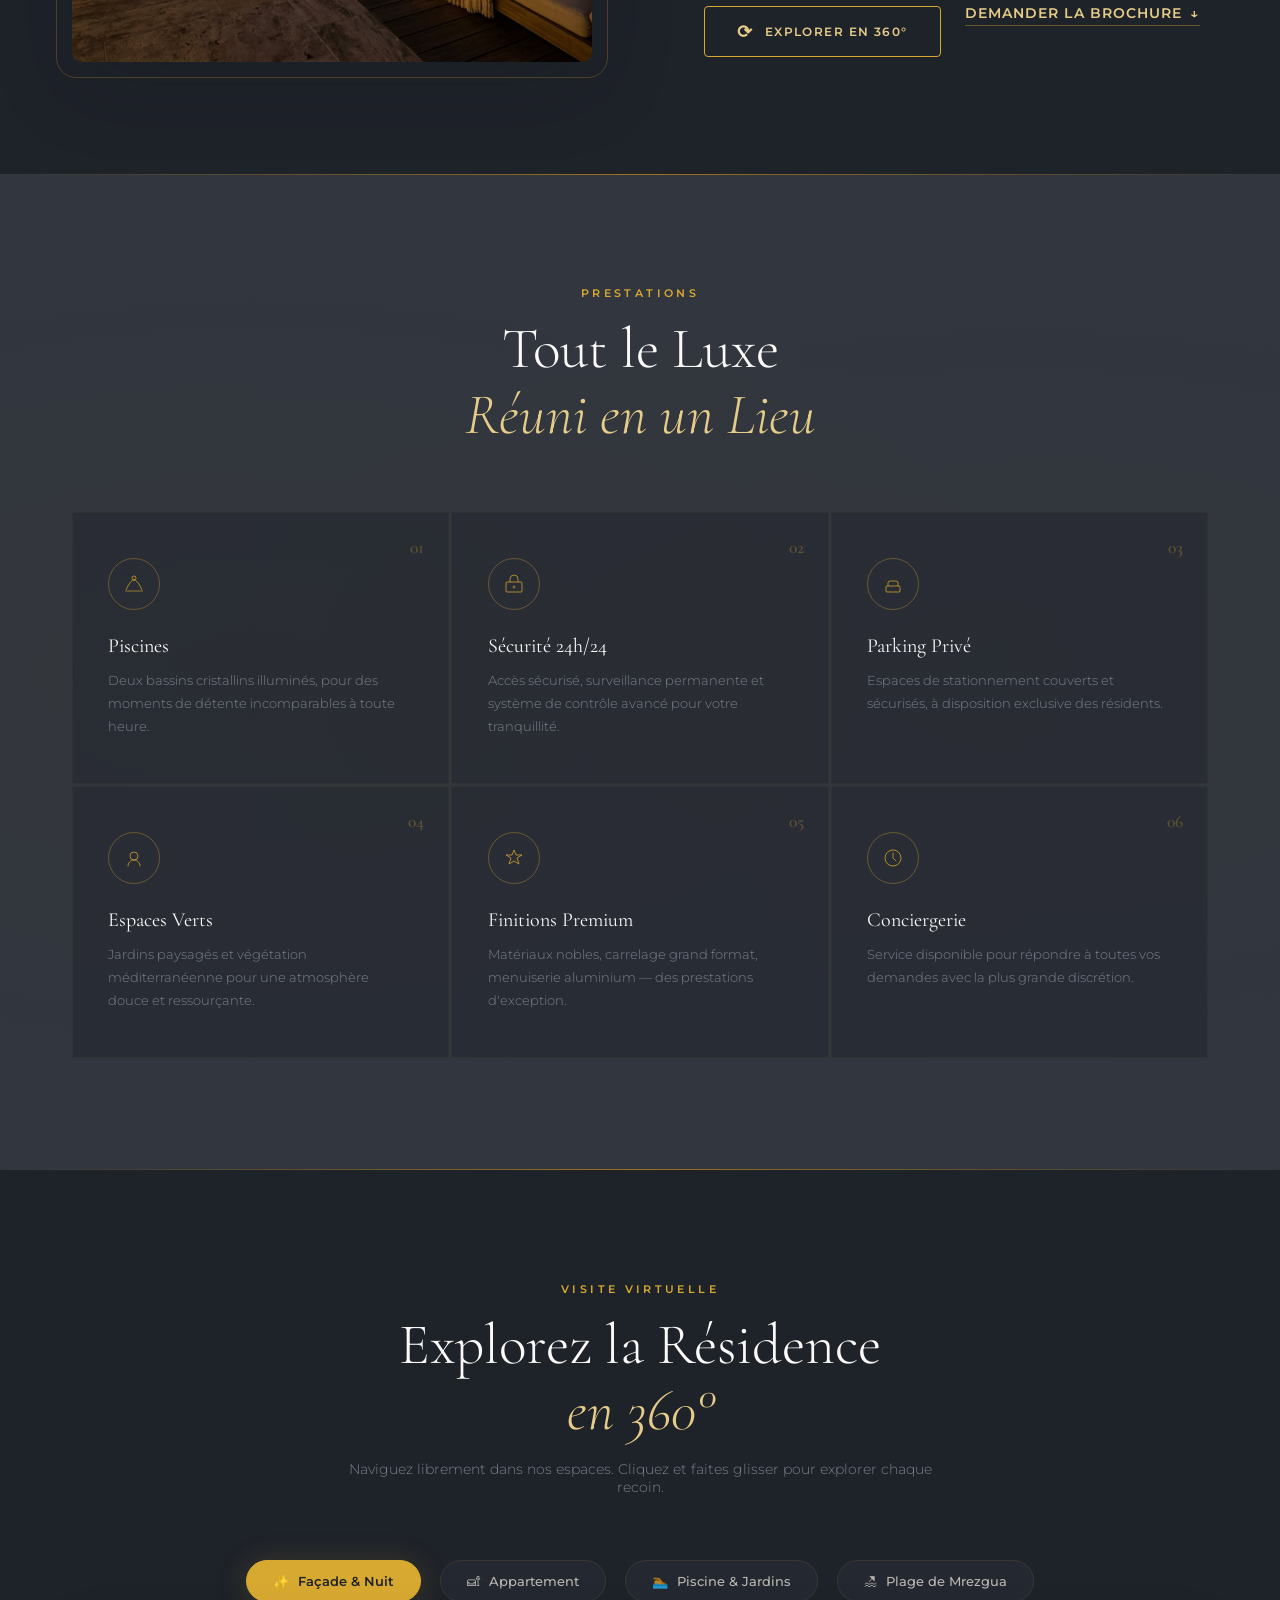
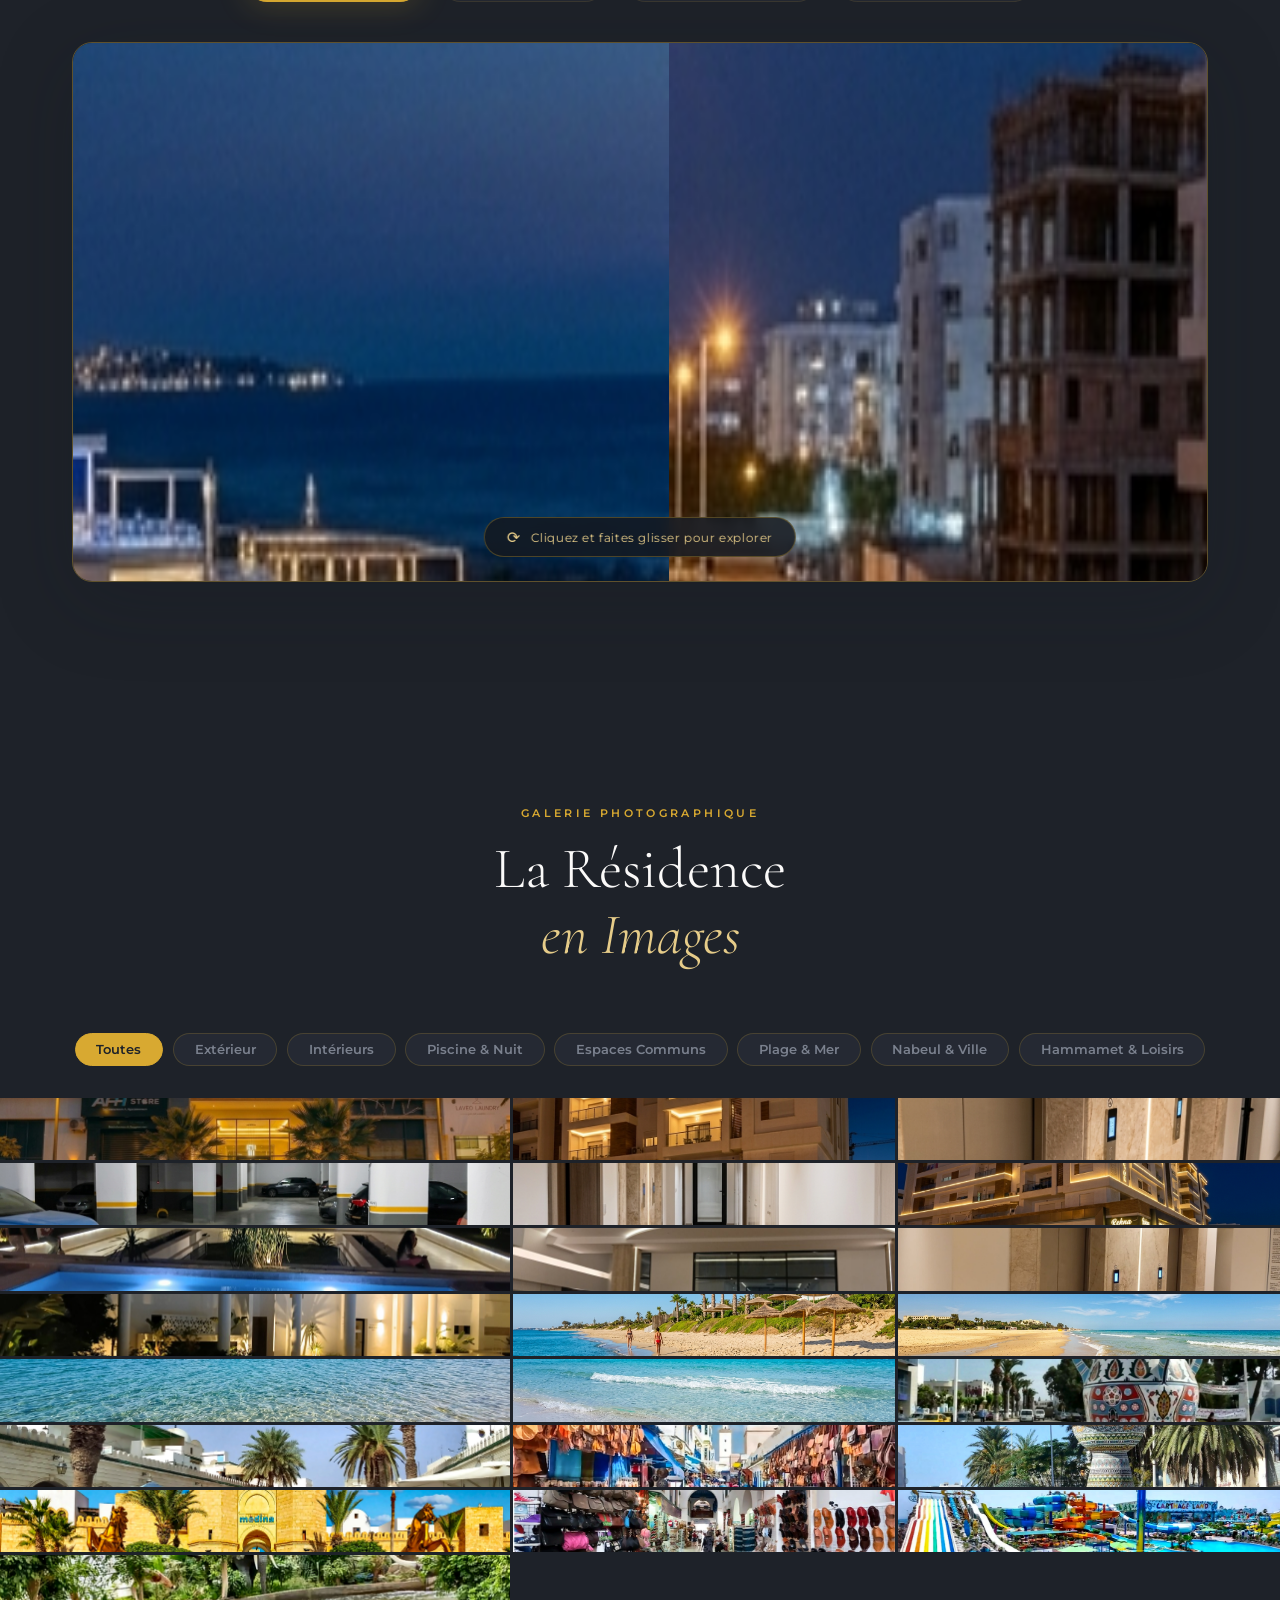
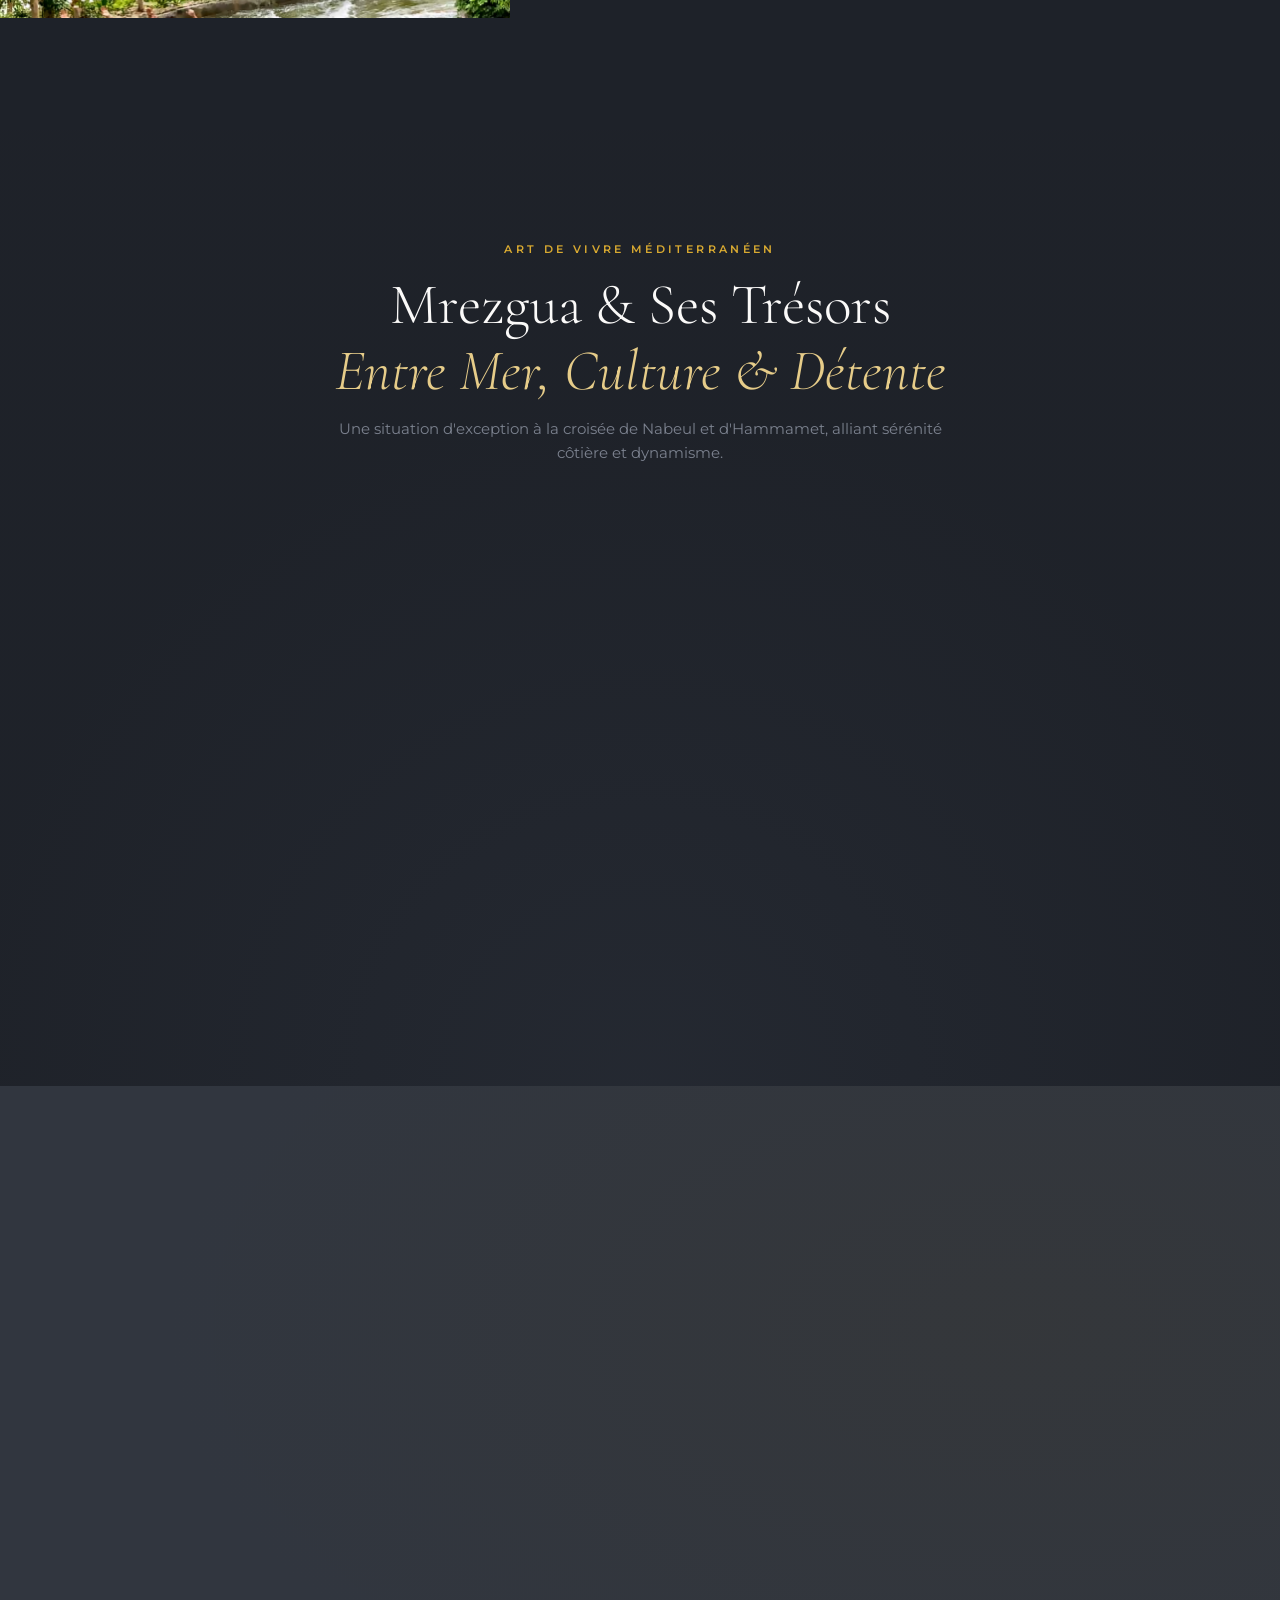
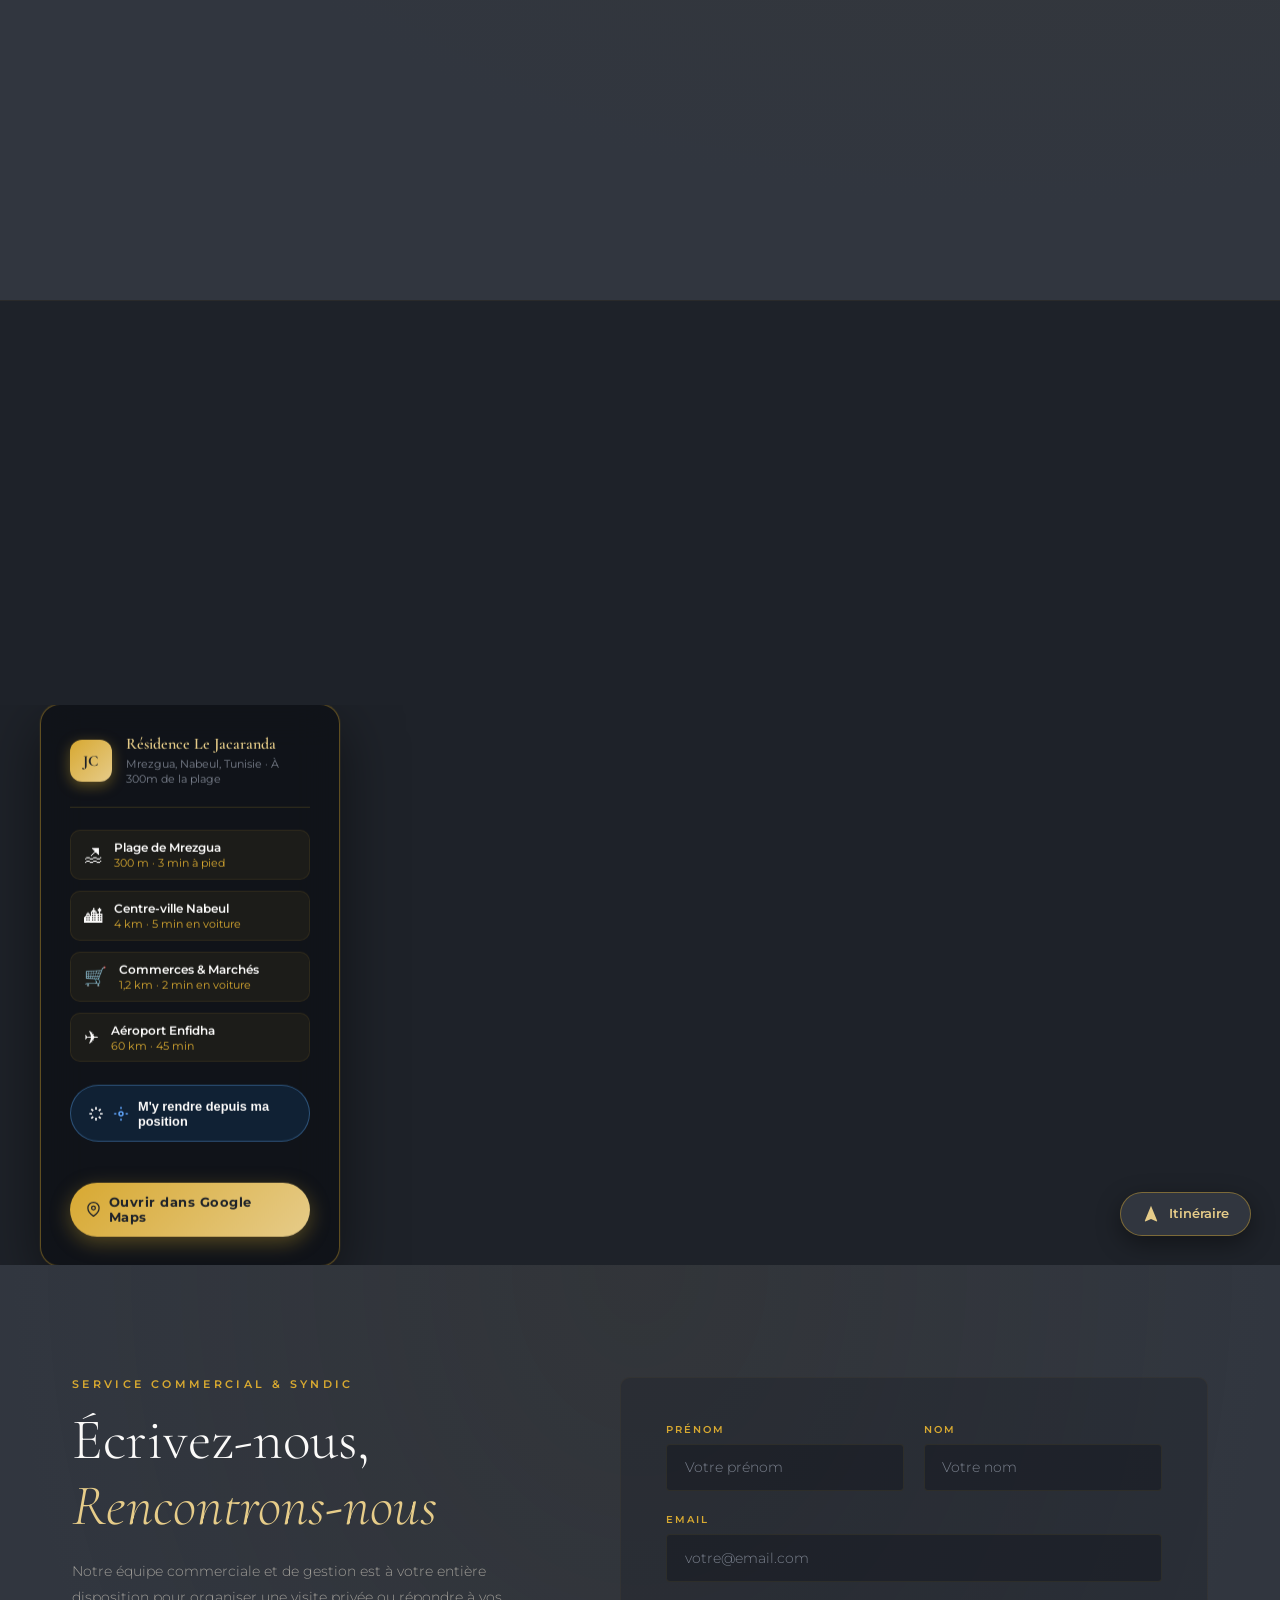
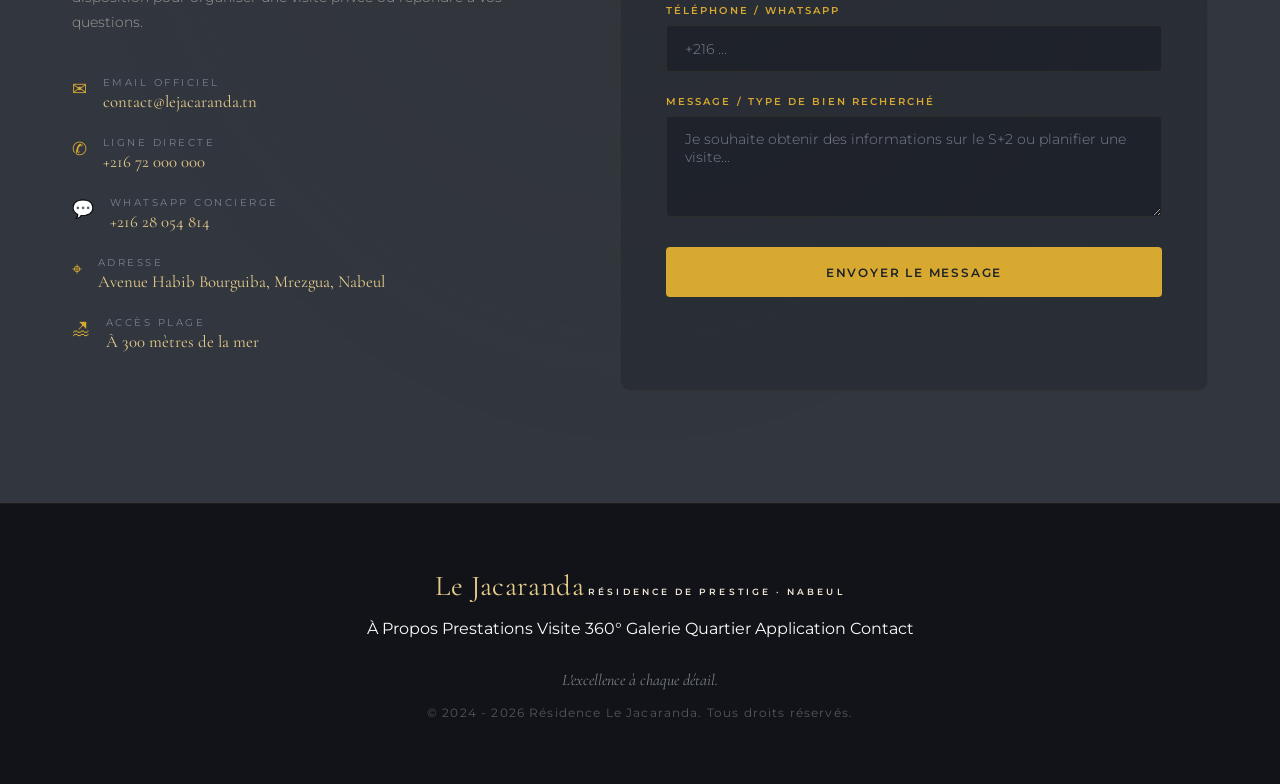
==== commit 05bfb3a2: "feat: amelioration haute resolution et integration des 4 photos authentiques de Hammamet" ====
--- a/web/index.html
+++ b/web/index.html
@@ -394,6 +394,7 @@
         <button class="gal-filter-btn" data-filter="common" id="galFilterCommon">Espaces Communs</button>
         <button class="gal-filter-btn" data-filter="beach" id="galFilterBeach">Plage &amp; Mer</button>
         <button class="gal-filter-btn" data-filter="nabeul" id="galFilterNabeul">Nabeul &amp; Ville</button>
+        <button class="gal-filter-btn" data-filter="hammamet" id="galFilterHammamet">Hammamet &amp; Loisirs</button>
       </div>
     </div>
 
@@ -539,6 +540,38 @@
         <div class="gal-overlay">
           <span class="gal-tag">Nabeul</span>
           <span class="gal-caption-text" id="galCapNabeul4">Monument des Oranges &amp; Mosaïque</span>
+          <span class="gal-zoom">↗</span>
+        </div>
+      </div>
+      <div class="gallery-item" data-category="hammamet" data-idx="18">
+        <img src="hammamet_medina.jpg" alt="Médina Yasmine Hammamet et chevaux dorés majestueux" loading="lazy" />
+        <div class="gal-overlay">
+          <span class="gal-tag">Hammamet</span>
+          <span class="gal-caption-text" id="galCapHam1">Médina Yasmine &amp; Chevaux Dorés</span>
+          <span class="gal-zoom">↗</span>
+        </div>
+      </div>
+      <div class="gallery-item" data-category="hammamet" data-idx="19">
+        <img src="hammamet_souk.jpg" alt="Souk couvert et artisanat de la Médina de Hammamet" loading="lazy" />
+        <div class="gal-overlay">
+          <span class="gal-tag">Hammamet</span>
+          <span class="gal-caption-text" id="galCapHam2">Souk Couvert &amp; Artisanat</span>
+          <span class="gal-zoom">↗</span>
+        </div>
+      </div>
+      <div class="gallery-item" data-category="hammamet" data-idx="20">
+        <img src="hammamet_aquapark.jpg" alt="Carthage Land Aquapark et toboggans aquatiques à Hammamet" loading="lazy" />
+        <div class="gal-overlay">
+          <span class="gal-tag">Hammamet</span>
+          <span class="gal-caption-text" id="galCapHam3">Carthage Land Aquapark</span>
+          <span class="gal-zoom">↗</span>
+        </div>
+      </div>
+      <div class="gallery-item" data-category="hammamet" data-idx="21">
+        <img src="hammamet_parc.jpg" alt="Parc d'attractions et safari aquatique d'Hammamet" loading="lazy" />
+        <div class="gal-overlay">
+          <span class="gal-tag">Hammamet</span>
+          <span class="gal-caption-text" id="galCapHam4">Safari Aventure &amp; Parcs</span>
           <span class="gal-zoom">↗</span>
         </div>
       </div>
@@ -550,7 +583,7 @@
       <button class="lightbox-prev" id="lightboxPrev" aria-label="Précédent">‹</button>
       <img class="lightbox-img" id="lightboxImg" src="" alt="" />
       <button class="lightbox-next" id="lightboxNext" aria-label="Suivant">›</button>
-      <div class="lightbox-counter" id="lightboxCounter">1 / 18</div>
+      <div class="lightbox-counter" id="lightboxCounter">1 / 22</div>
     </div>
   </section>
 
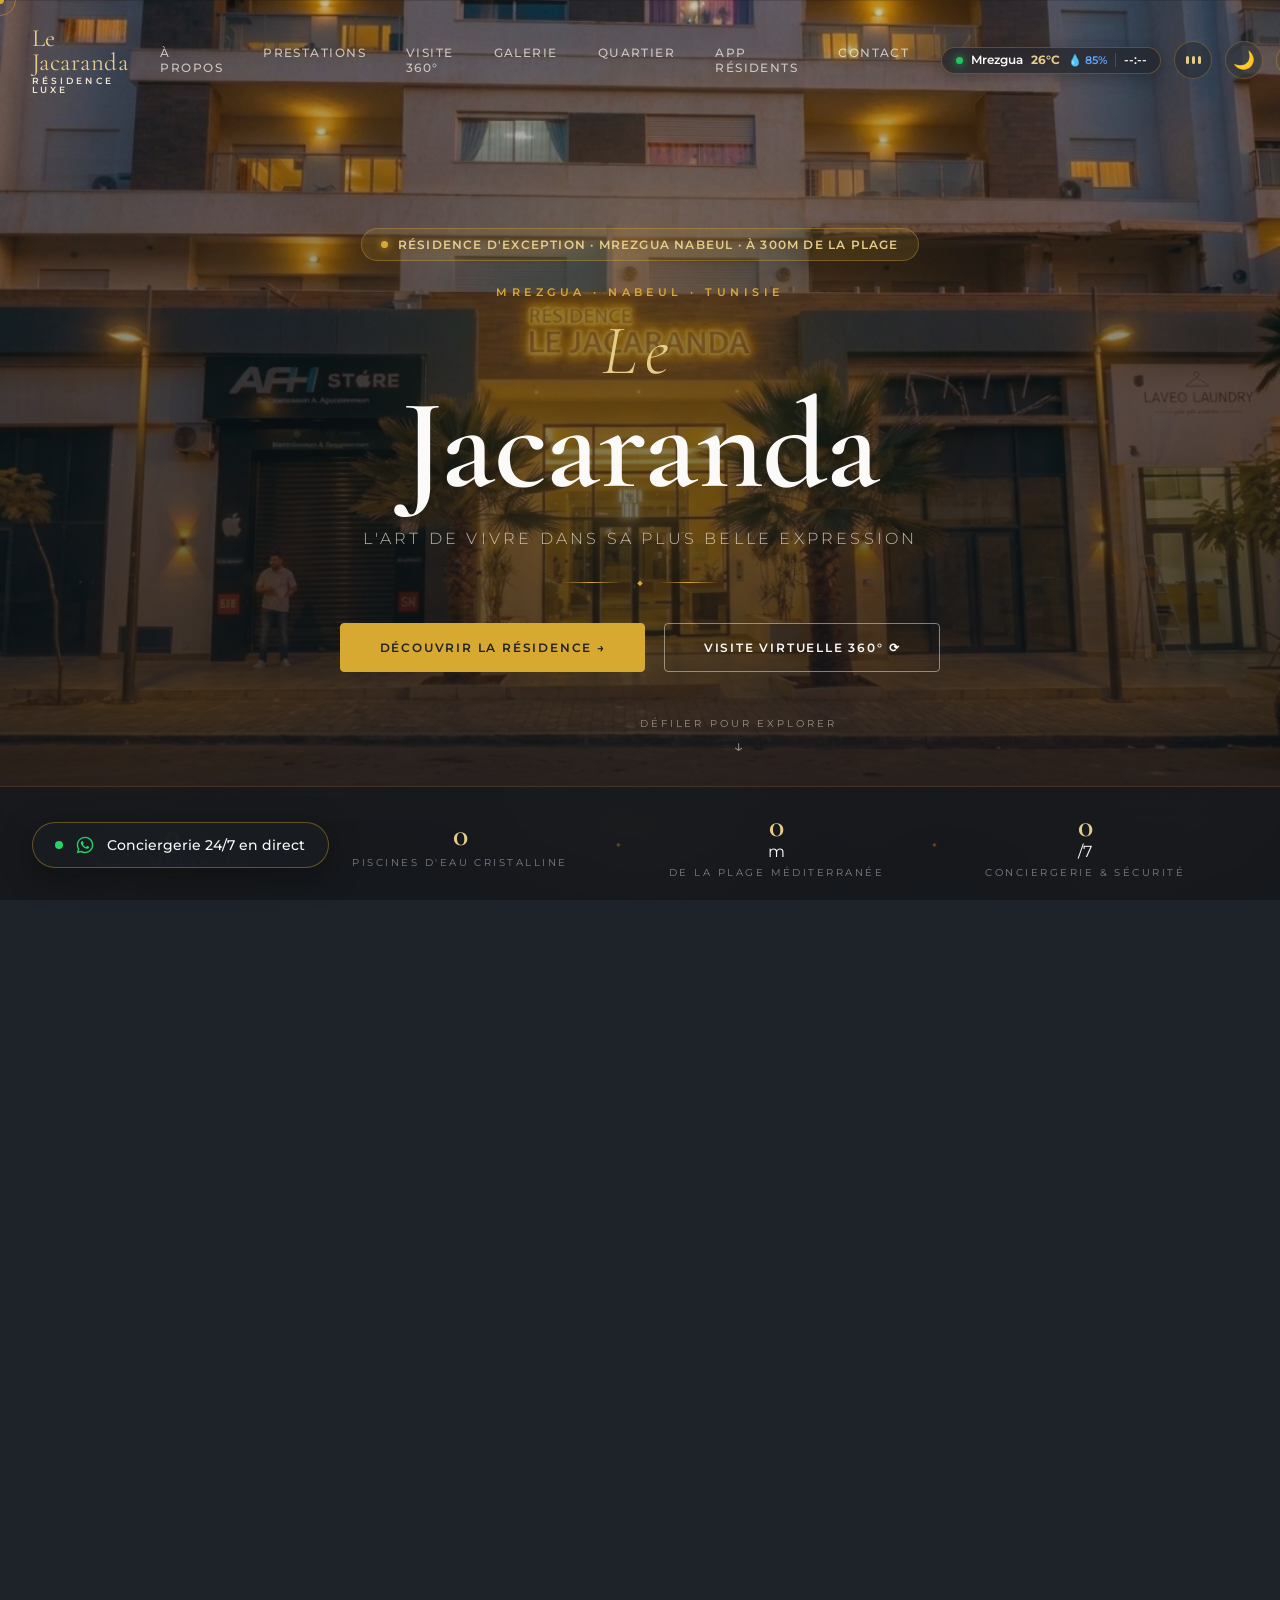
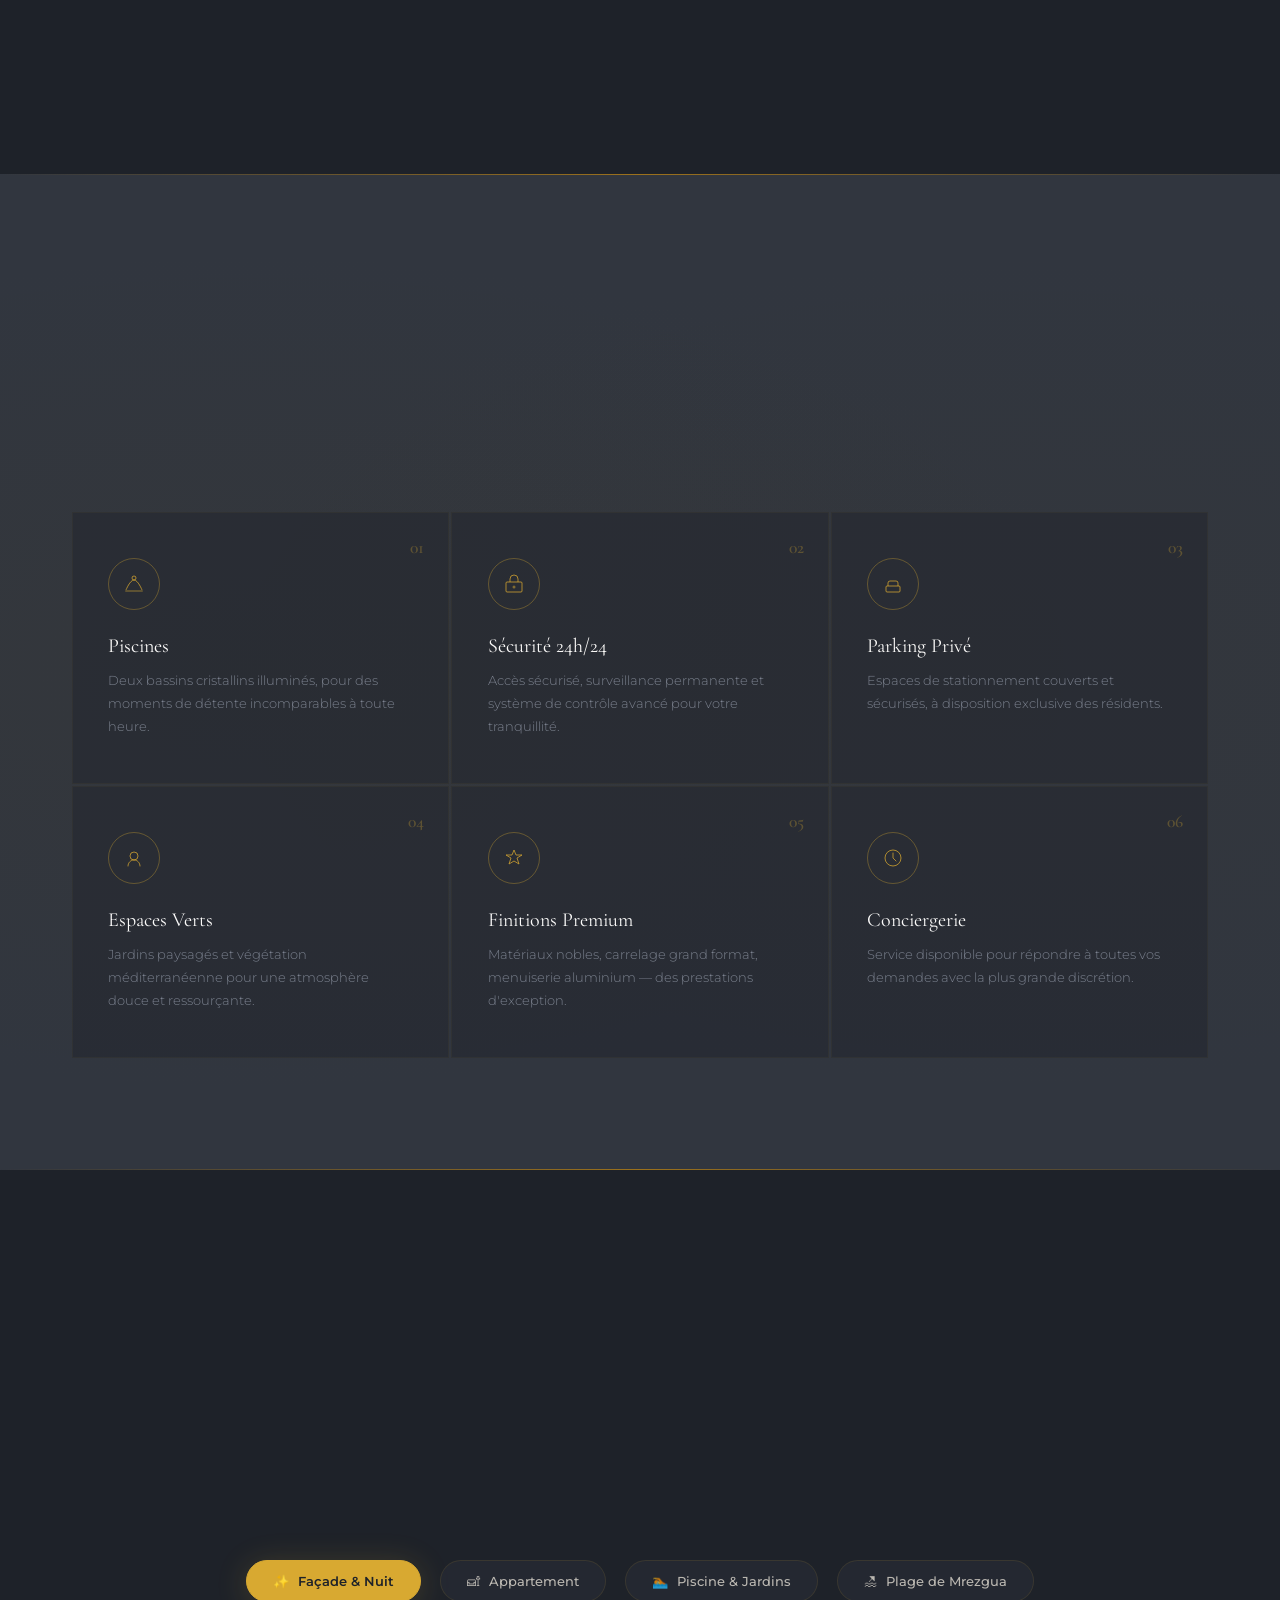
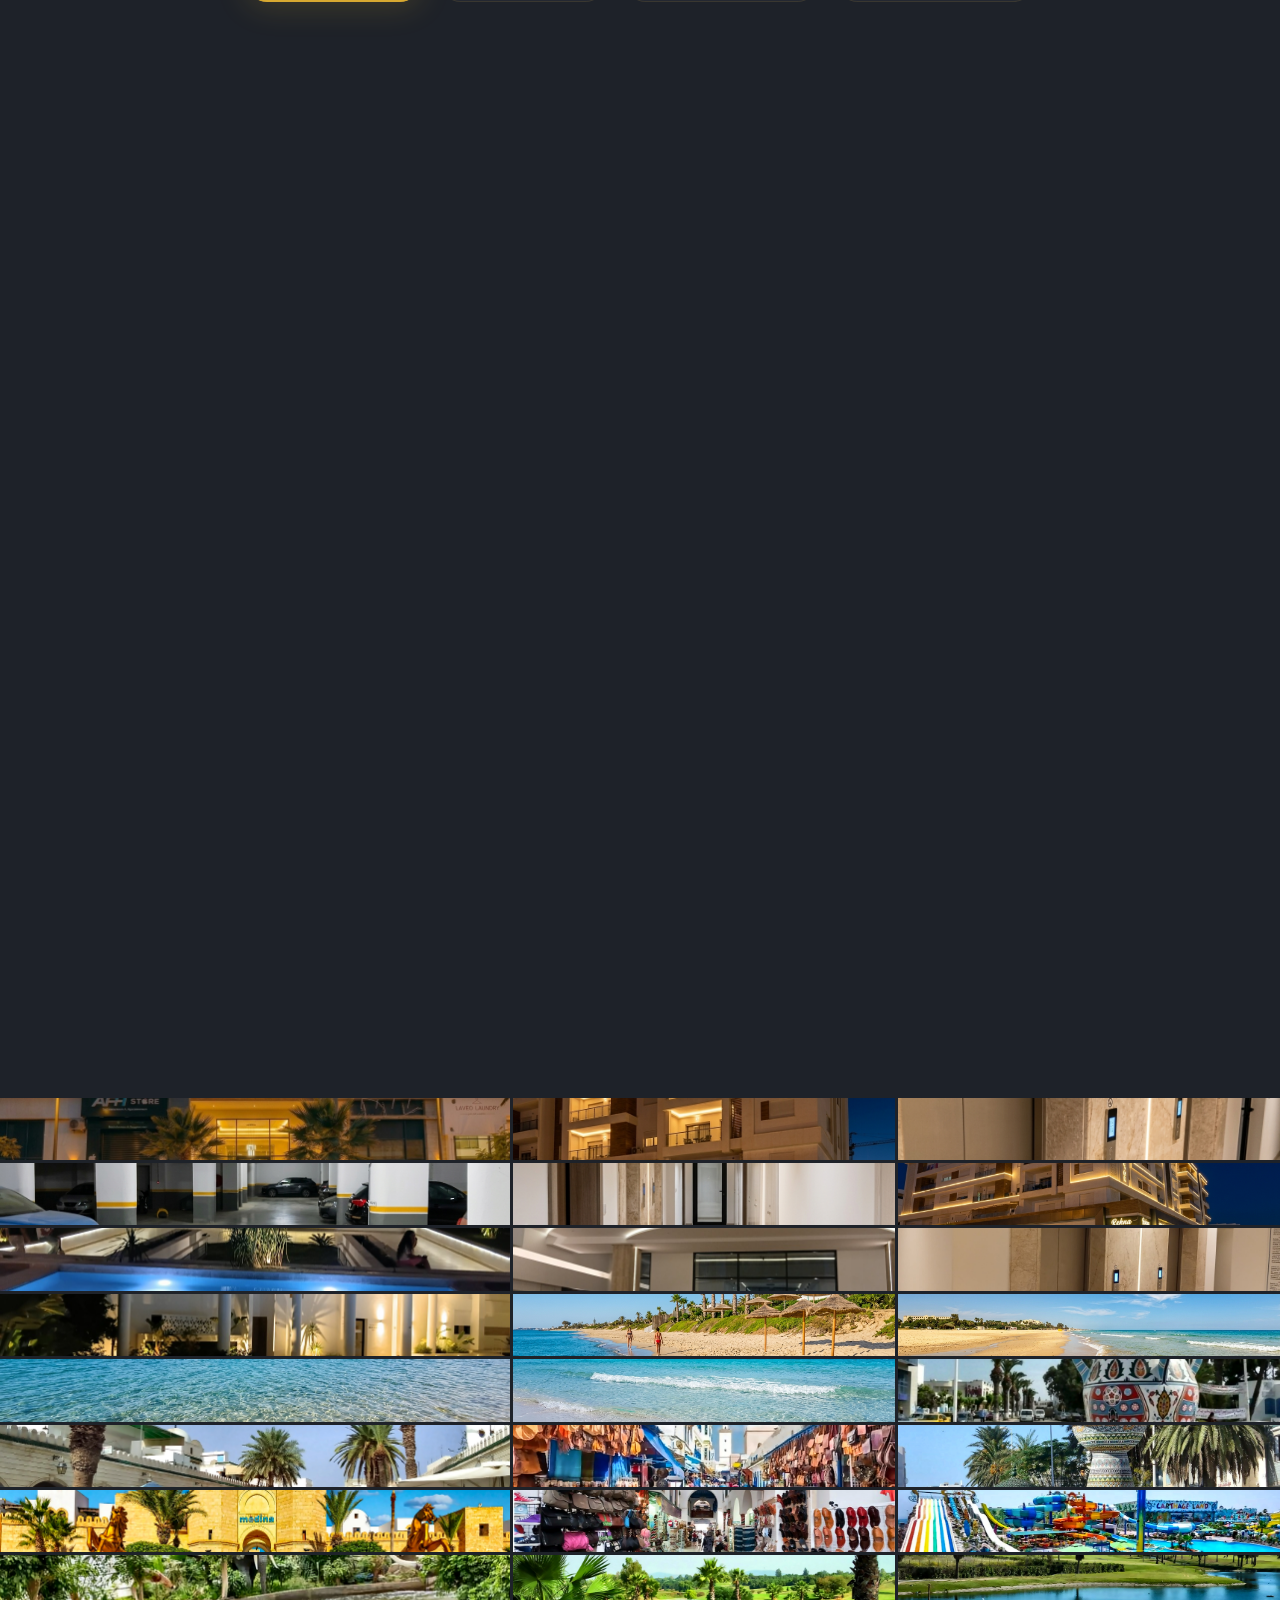
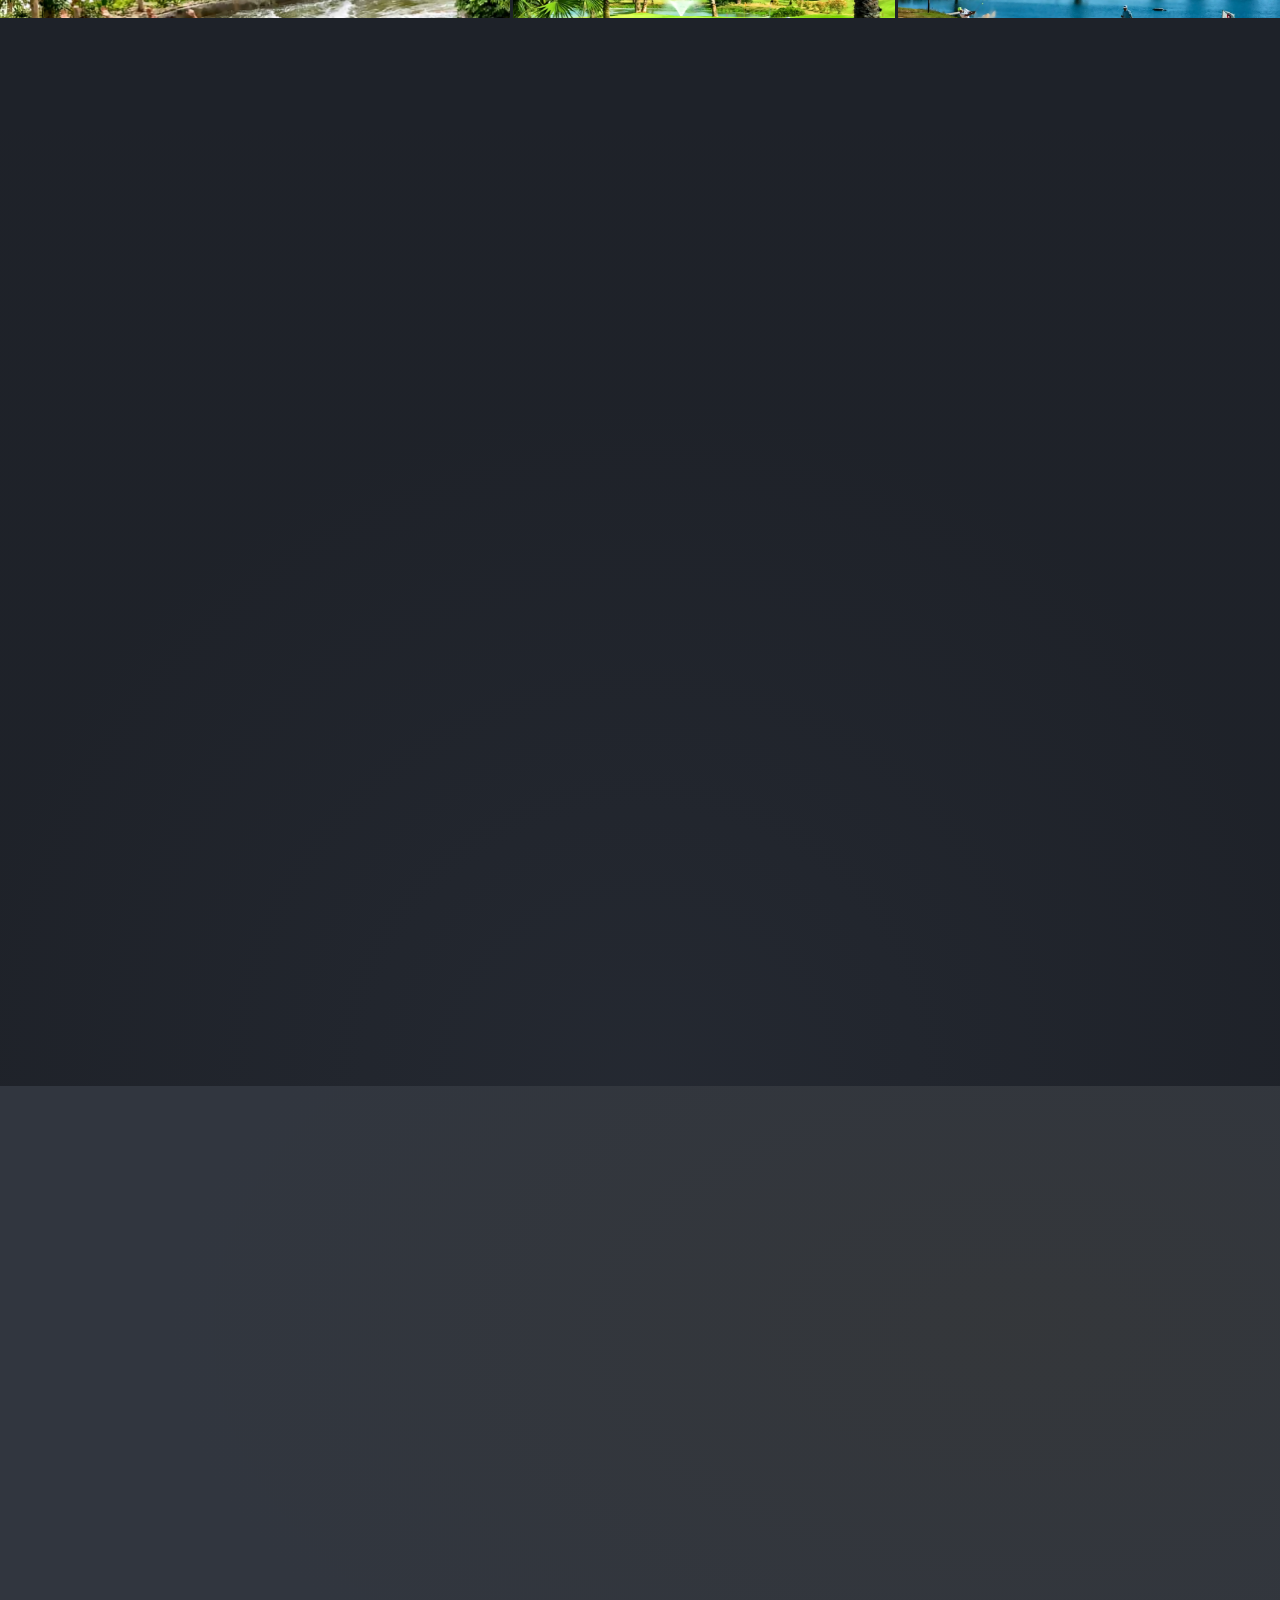
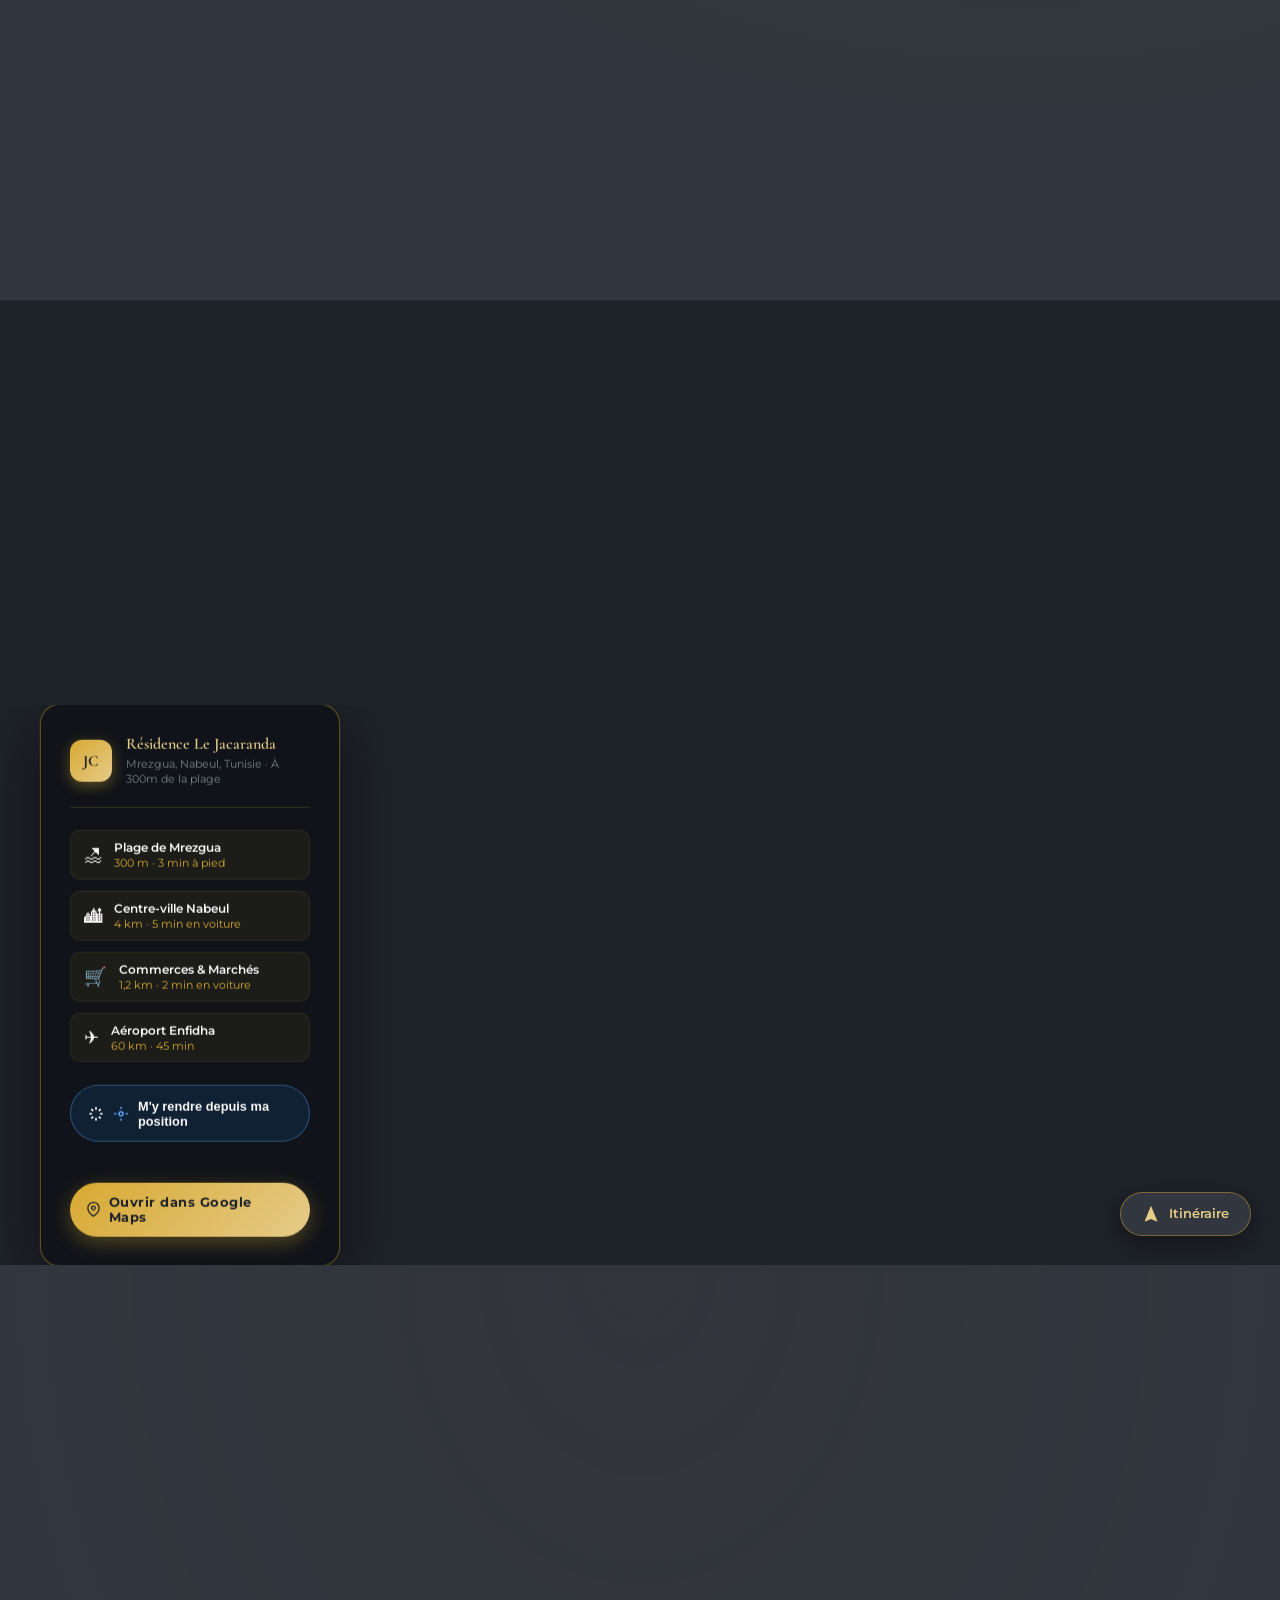
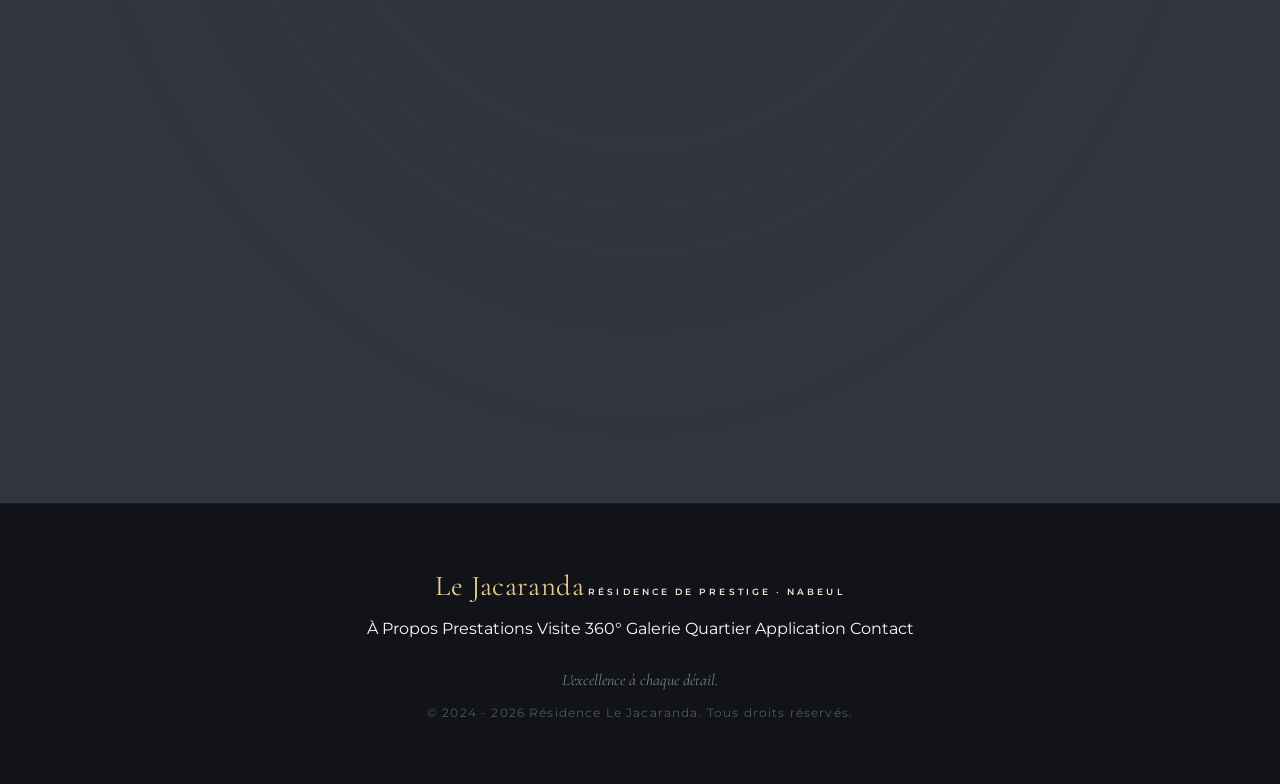
==== commit 056610ac: "feat: mise a jour du site - ameliorations et nouvelles photos golf Hammamet" ====
--- a/web/index.html
+++ b/web/index.html
@@ -575,6 +575,22 @@
           <span class="gal-zoom">↗</span>
         </div>
       </div>
+      <div class="gallery-item" data-category="hammamet" data-idx="22">
+        <img src="hammamet_golf_course.jpg" alt="Golf Citrus Hammamet et parcours panoramique aux palmiers" loading="lazy" />
+        <div class="gal-overlay">
+          <span class="gal-tag">Hammamet</span>
+          <span class="gal-caption-text" id="galCapGolf1">Golf Citrus &amp; Fairway Palmier</span>
+          <span class="gal-zoom">↗</span>
+        </div>
+      </div>
+      <div class="gallery-item" data-category="hammamet" data-idx="23">
+        <img src="hammamet_golf_lake.jpg" alt="Golf Yasmine Hammamet et lac panoramique" loading="lazy" />
+        <div class="gal-overlay">
+          <span class="gal-tag">Hammamet</span>
+          <span class="gal-caption-text" id="galCapGolf2">Golf Yasmine &amp; Lac Panoramique</span>
+          <span class="gal-zoom">↗</span>
+        </div>
+      </div>
     </div>
 
     <!-- Lightbox -->
@@ -583,7 +599,7 @@
       <button class="lightbox-prev" id="lightboxPrev" aria-label="Précédent">‹</button>
       <img class="lightbox-img" id="lightboxImg" src="" alt="" />
       <button class="lightbox-next" id="lightboxNext" aria-label="Suivant">›</button>
-      <div class="lightbox-counter" id="lightboxCounter">1 / 22</div>
+      <div class="lightbox-counter" id="lightboxCounter">1 / 24</div>
     </div>
   </section>
 
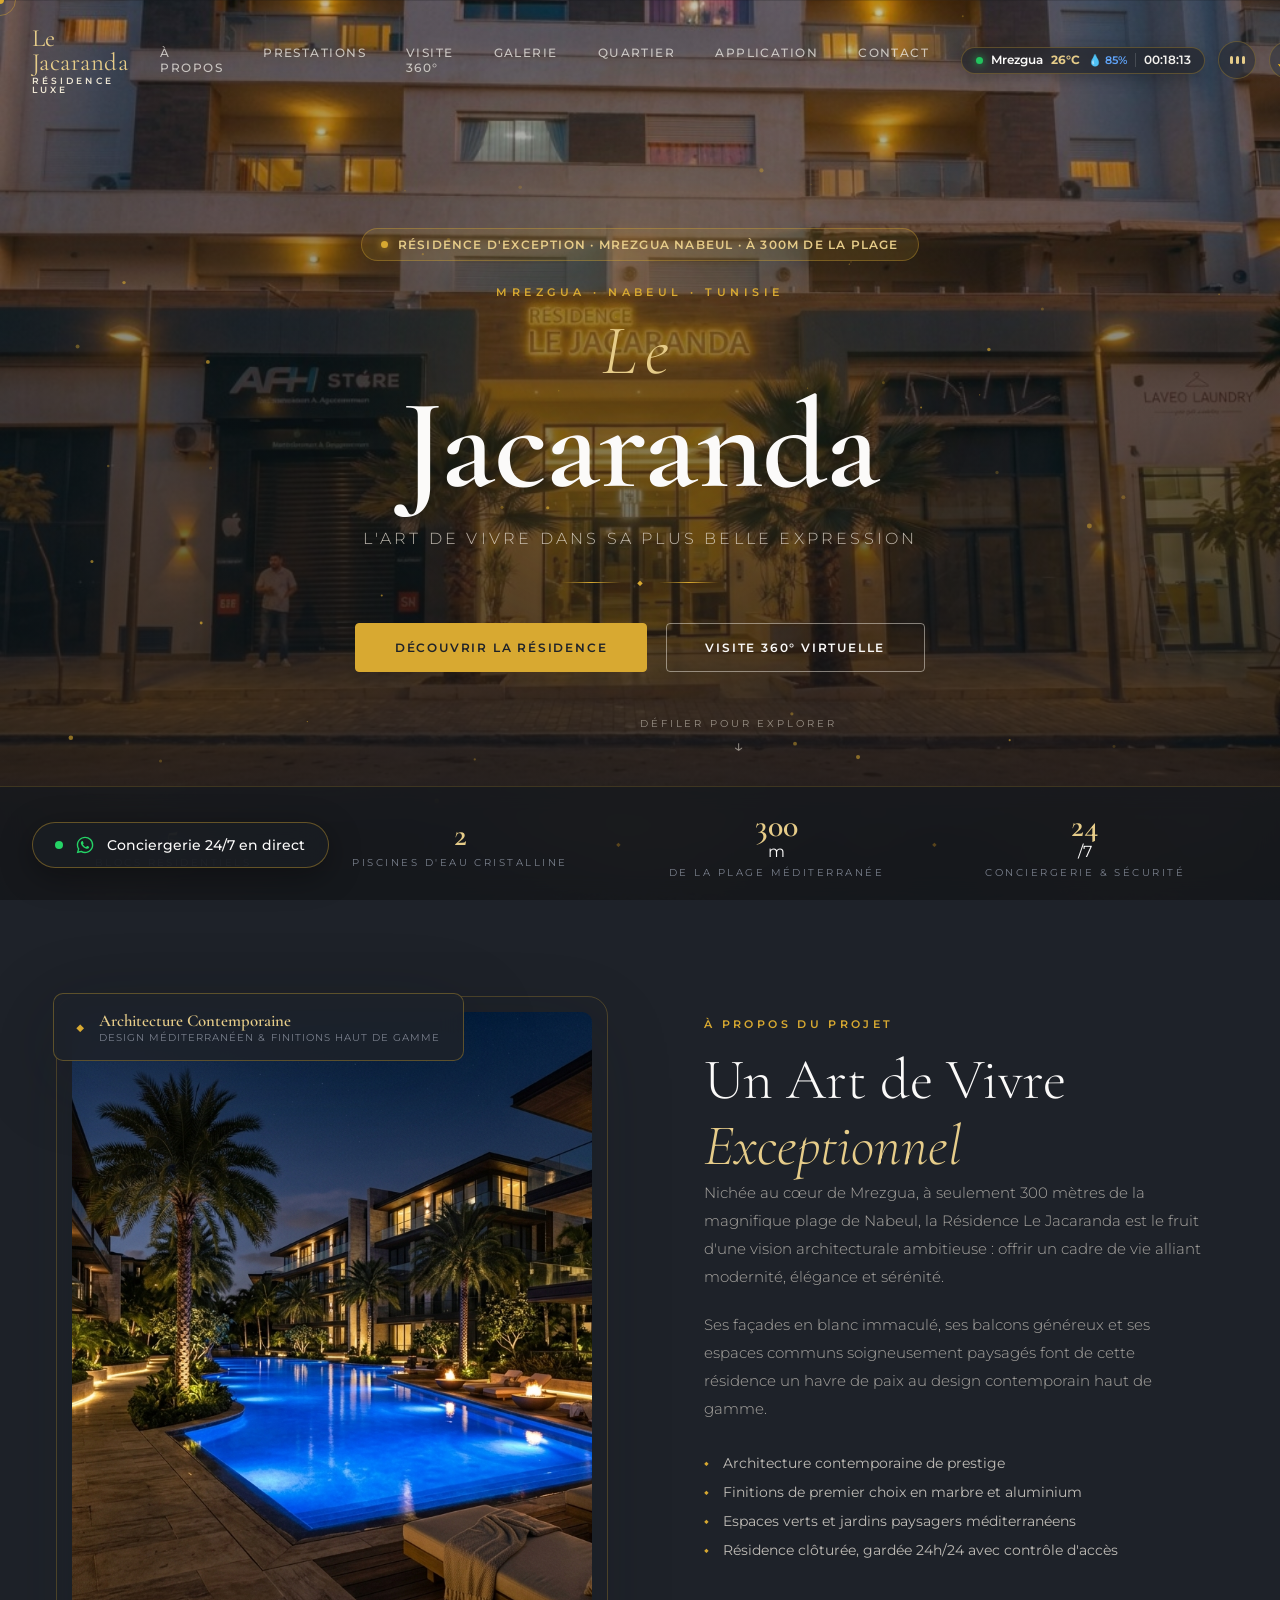
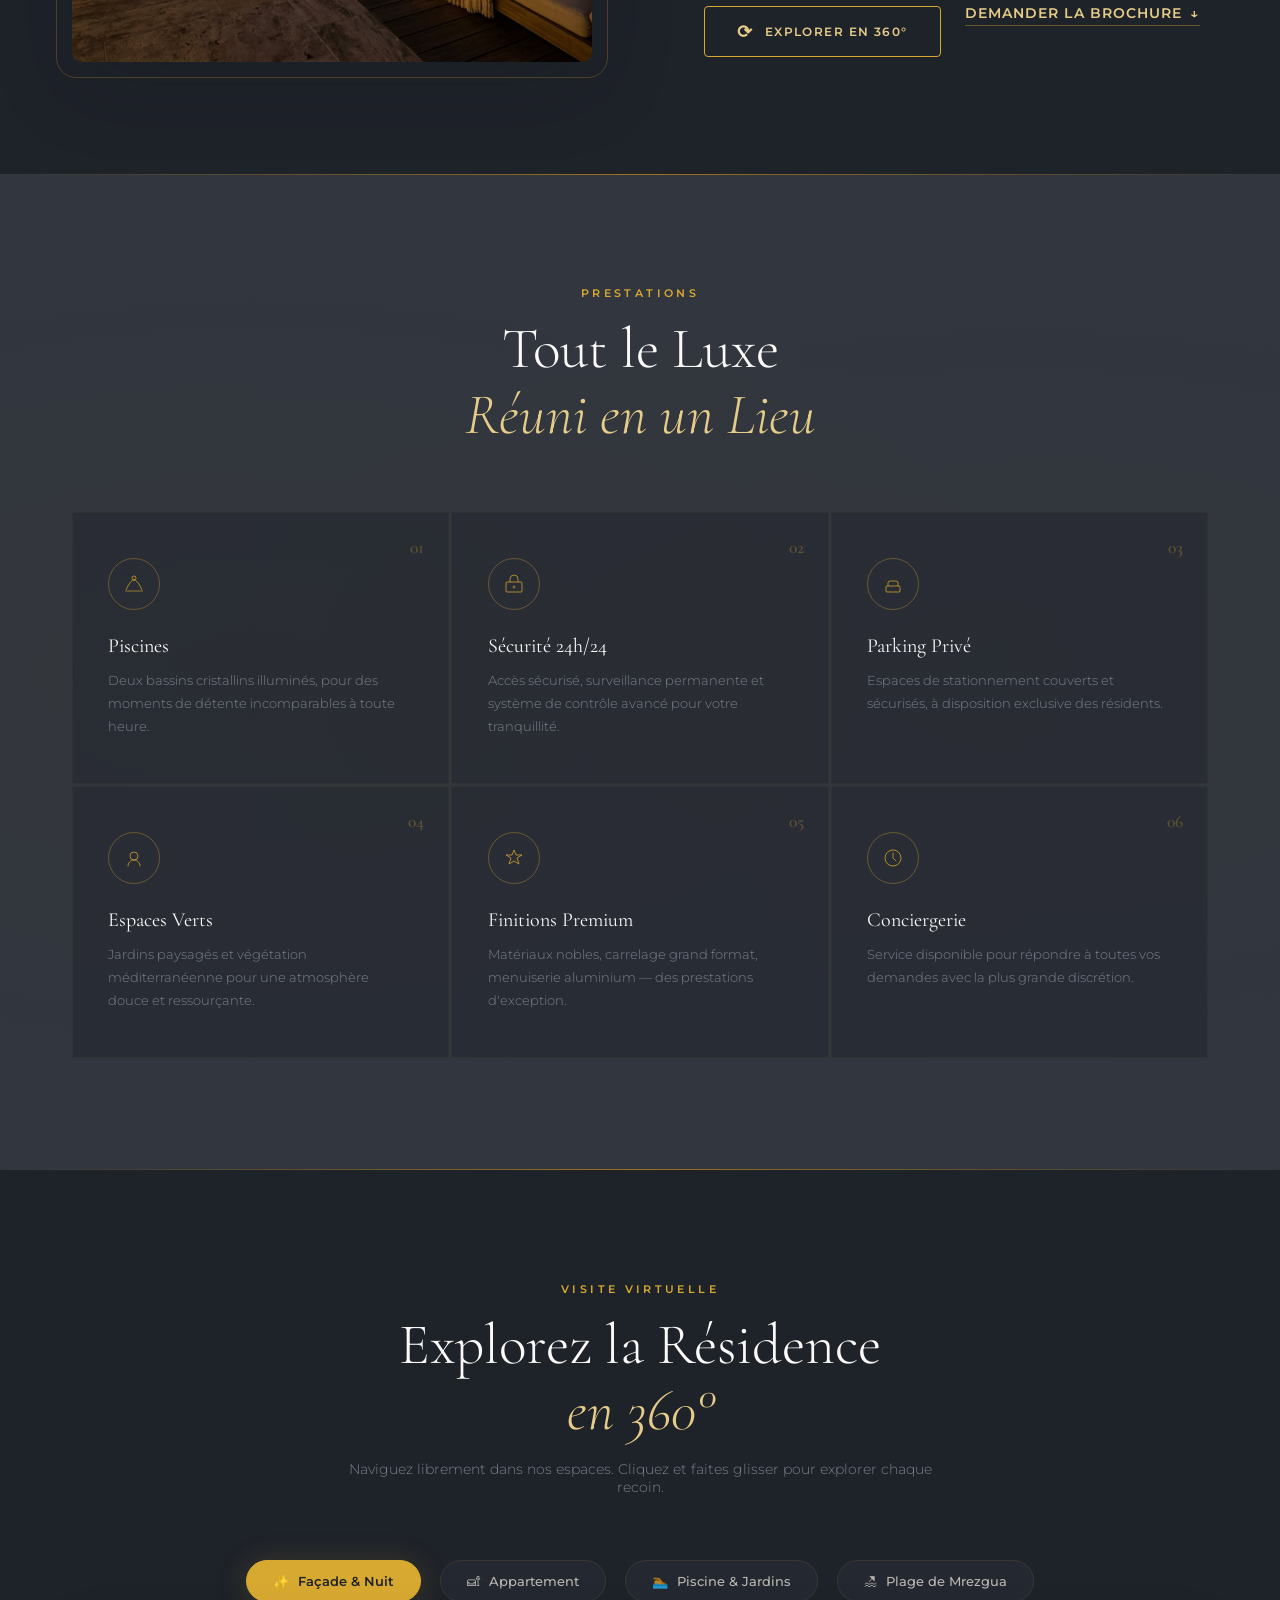
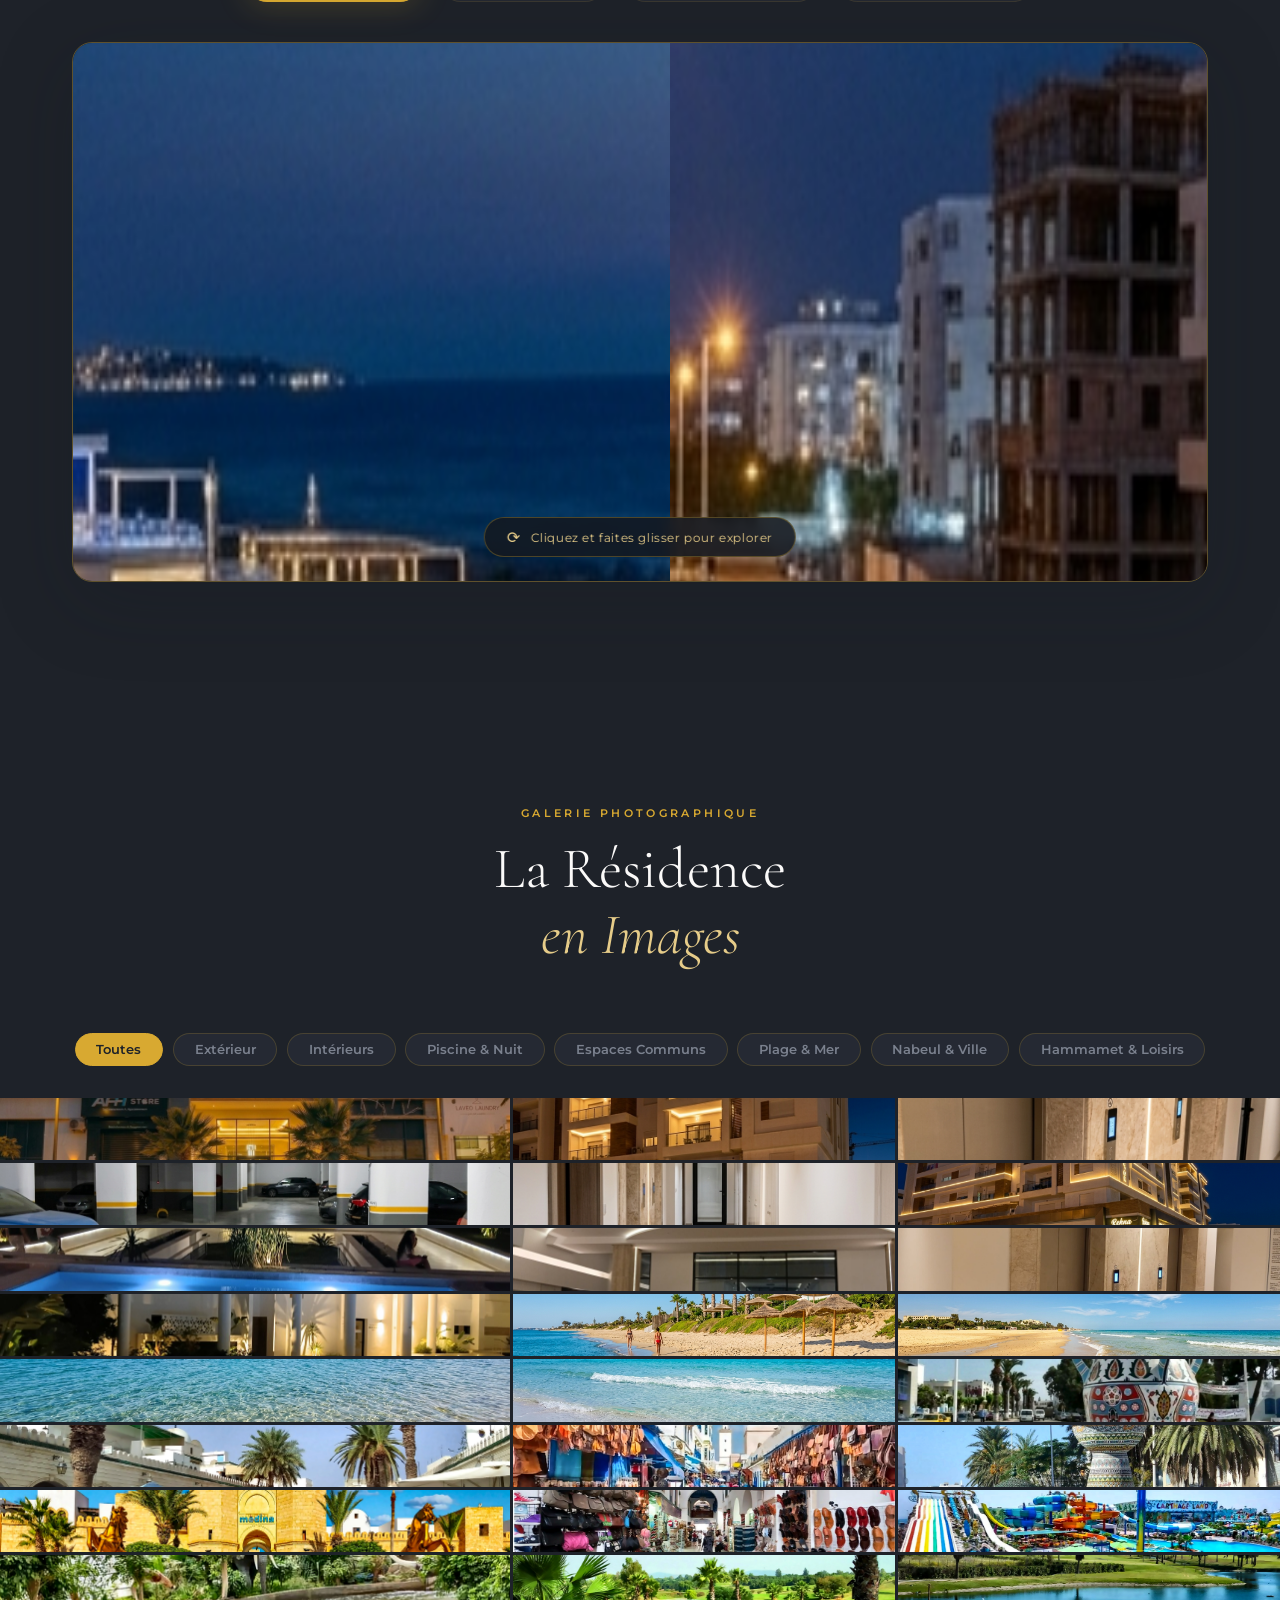
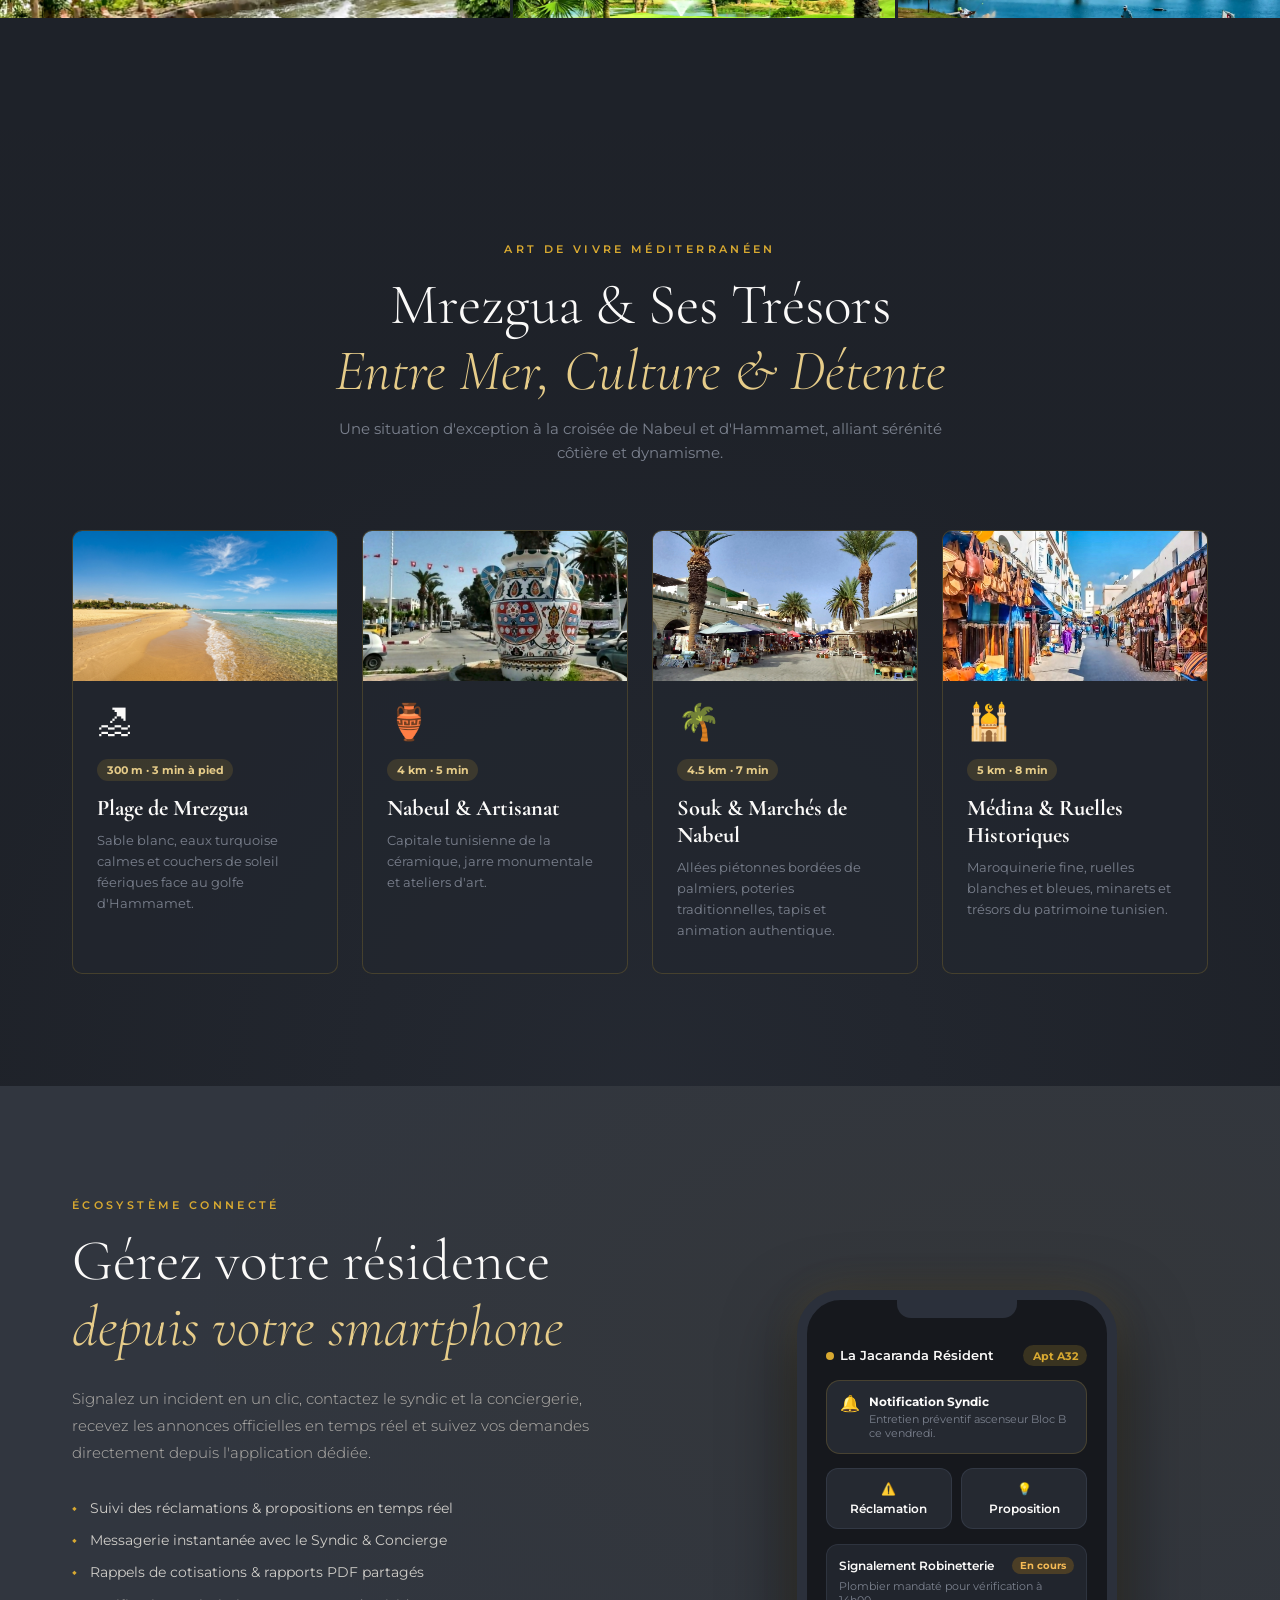
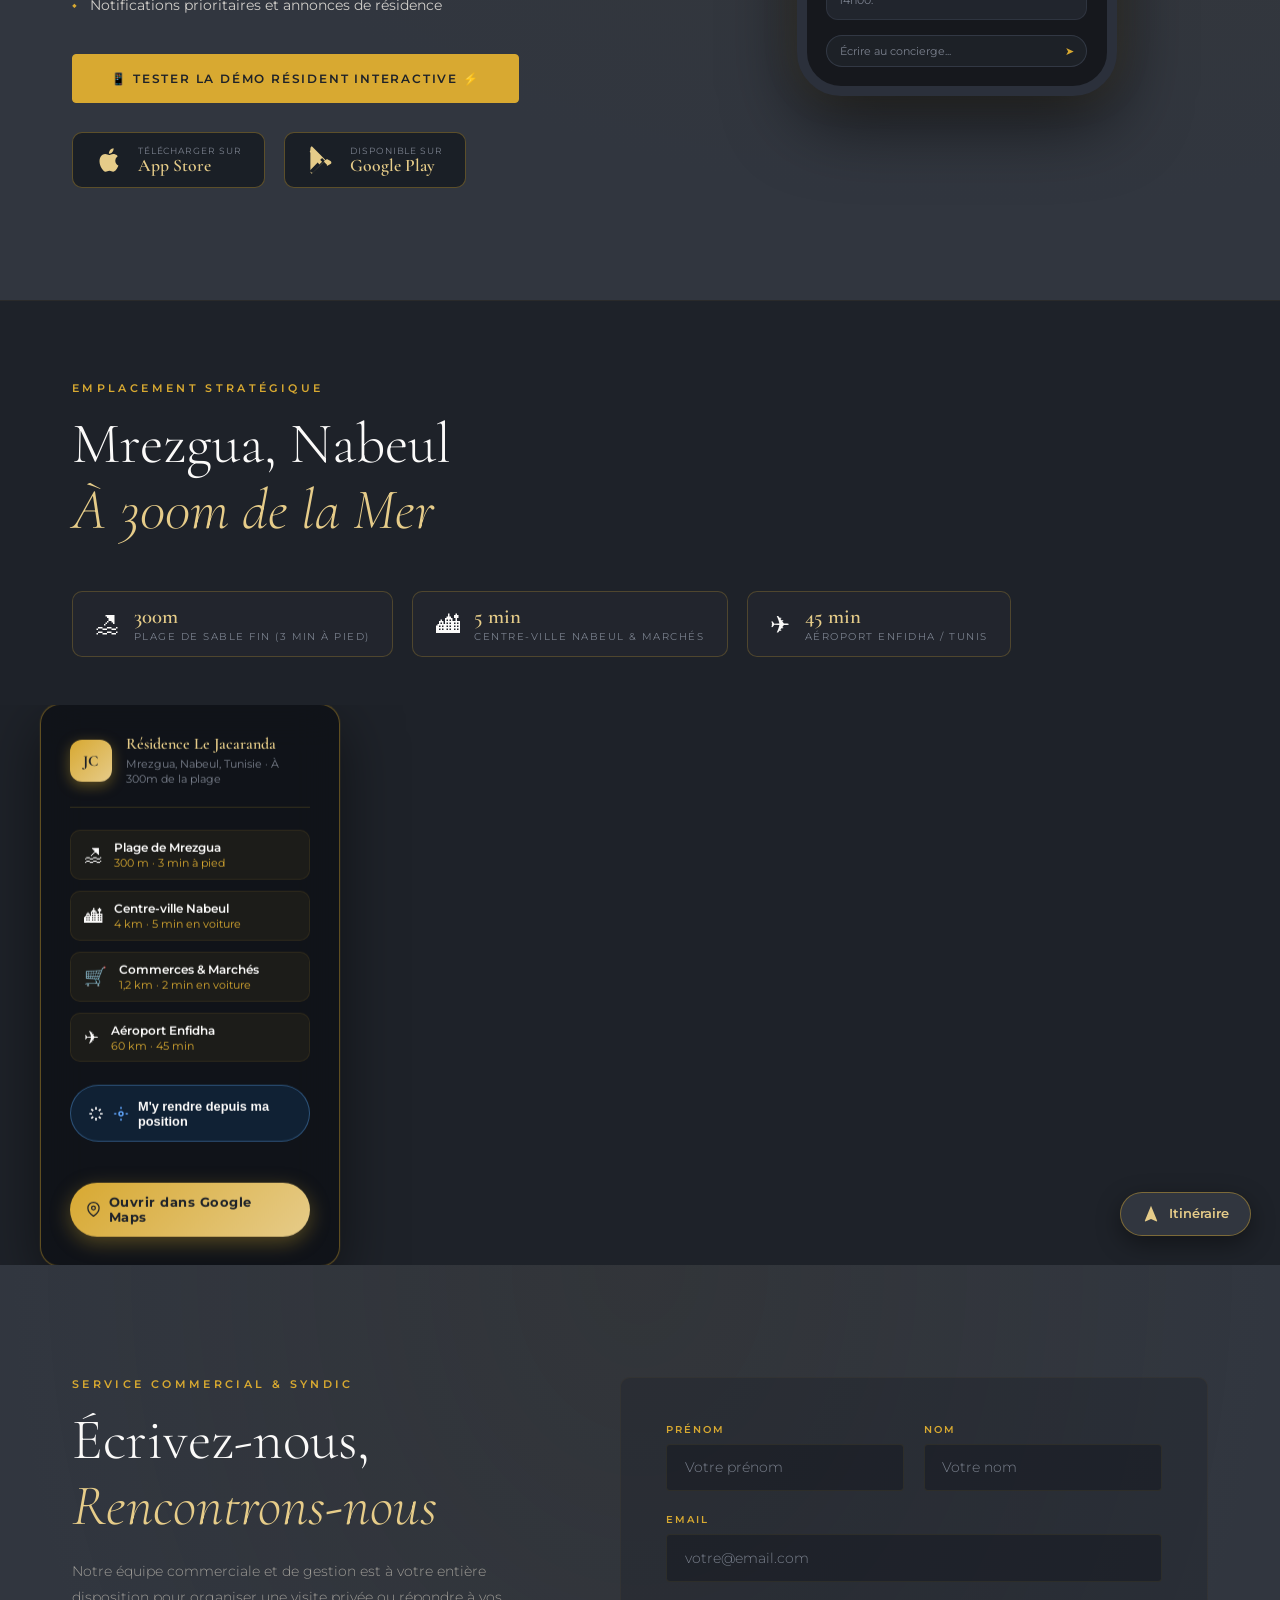
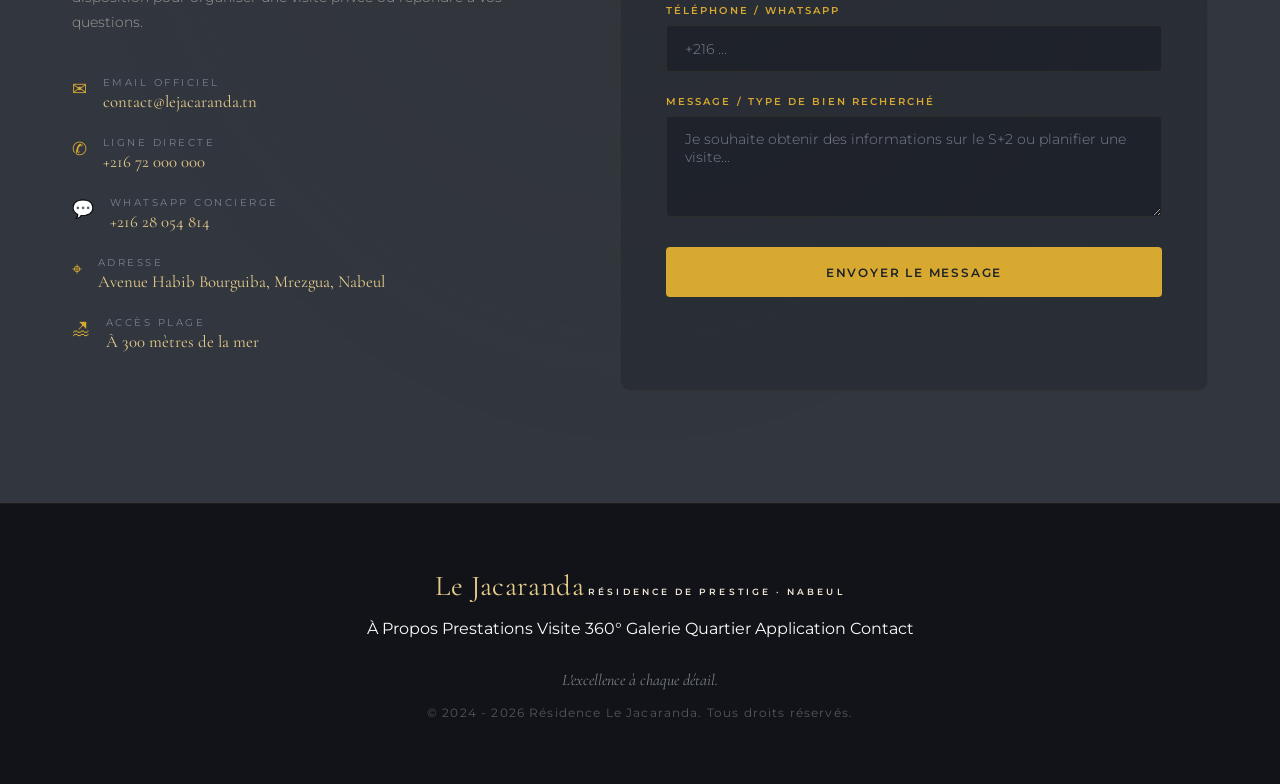
==== commit 7fc21b51: "fix: resolution complete des erreurs JS, restauration du viewer 360 et fiabilisation audio/musique" ====
--- a/web/index.html
+++ b/web/index.html
@@ -16,6 +16,7 @@
   <link rel="preconnect" href="https://fonts.googleapis.com" />
   <link rel="preconnect" href="https://fonts.gstatic.com" crossorigin />
   <link rel="stylesheet" href="https://fonts.googleapis.com/css2?family=Amiri:ital,wght@0,400;0,700;1,400;1,700&family=Cairo:wght@300;400;500;600;700;800&family=Cormorant+Garamond:ital,wght@0,300;0,400;0,500;0,600;0,700;1,300;1,400;1,500;1,600;1,700&family=Montserrat:wght@300;400;500;600;700;800&display=swap" />
+
 
   <!-- Pannellum 360° viewer -->
   <link rel="stylesheet" href="https://cdn.jsdelivr.net/npm/pannellum@2.5.6/build/pannellum.css" />
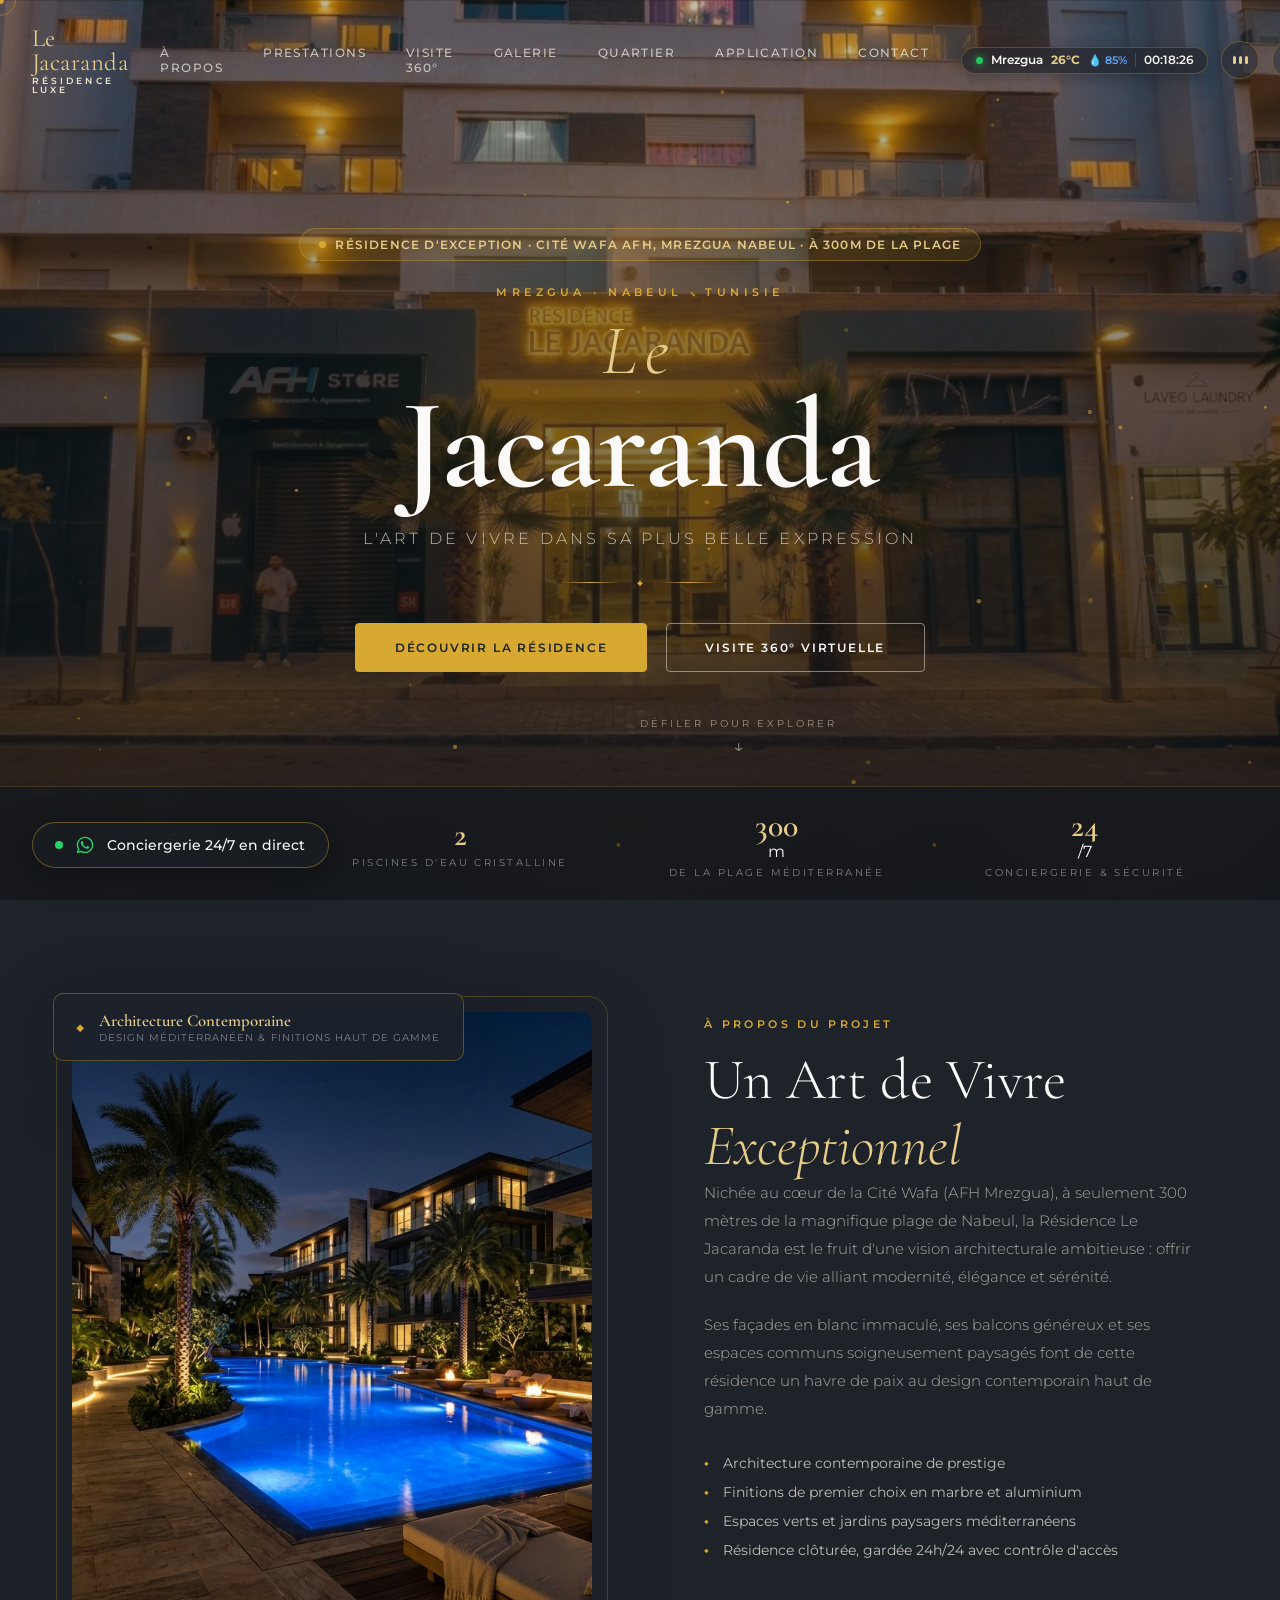
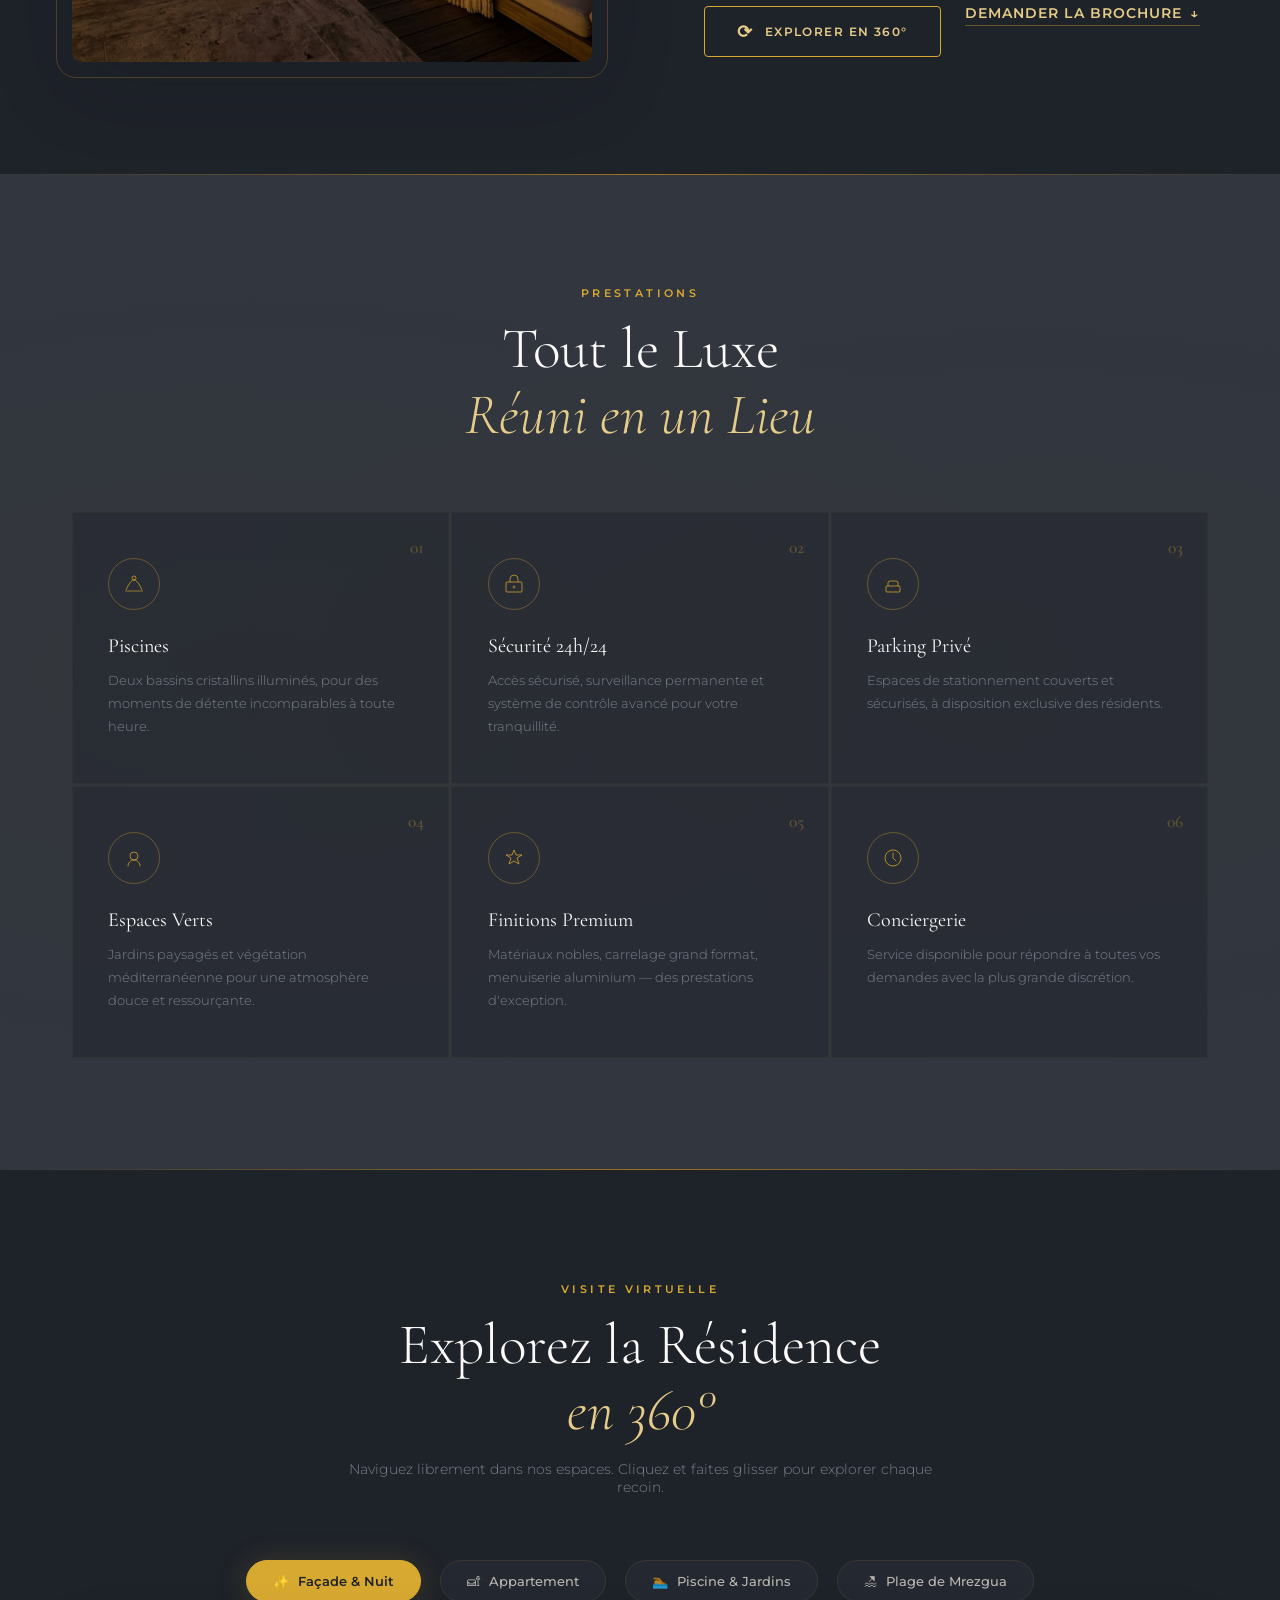
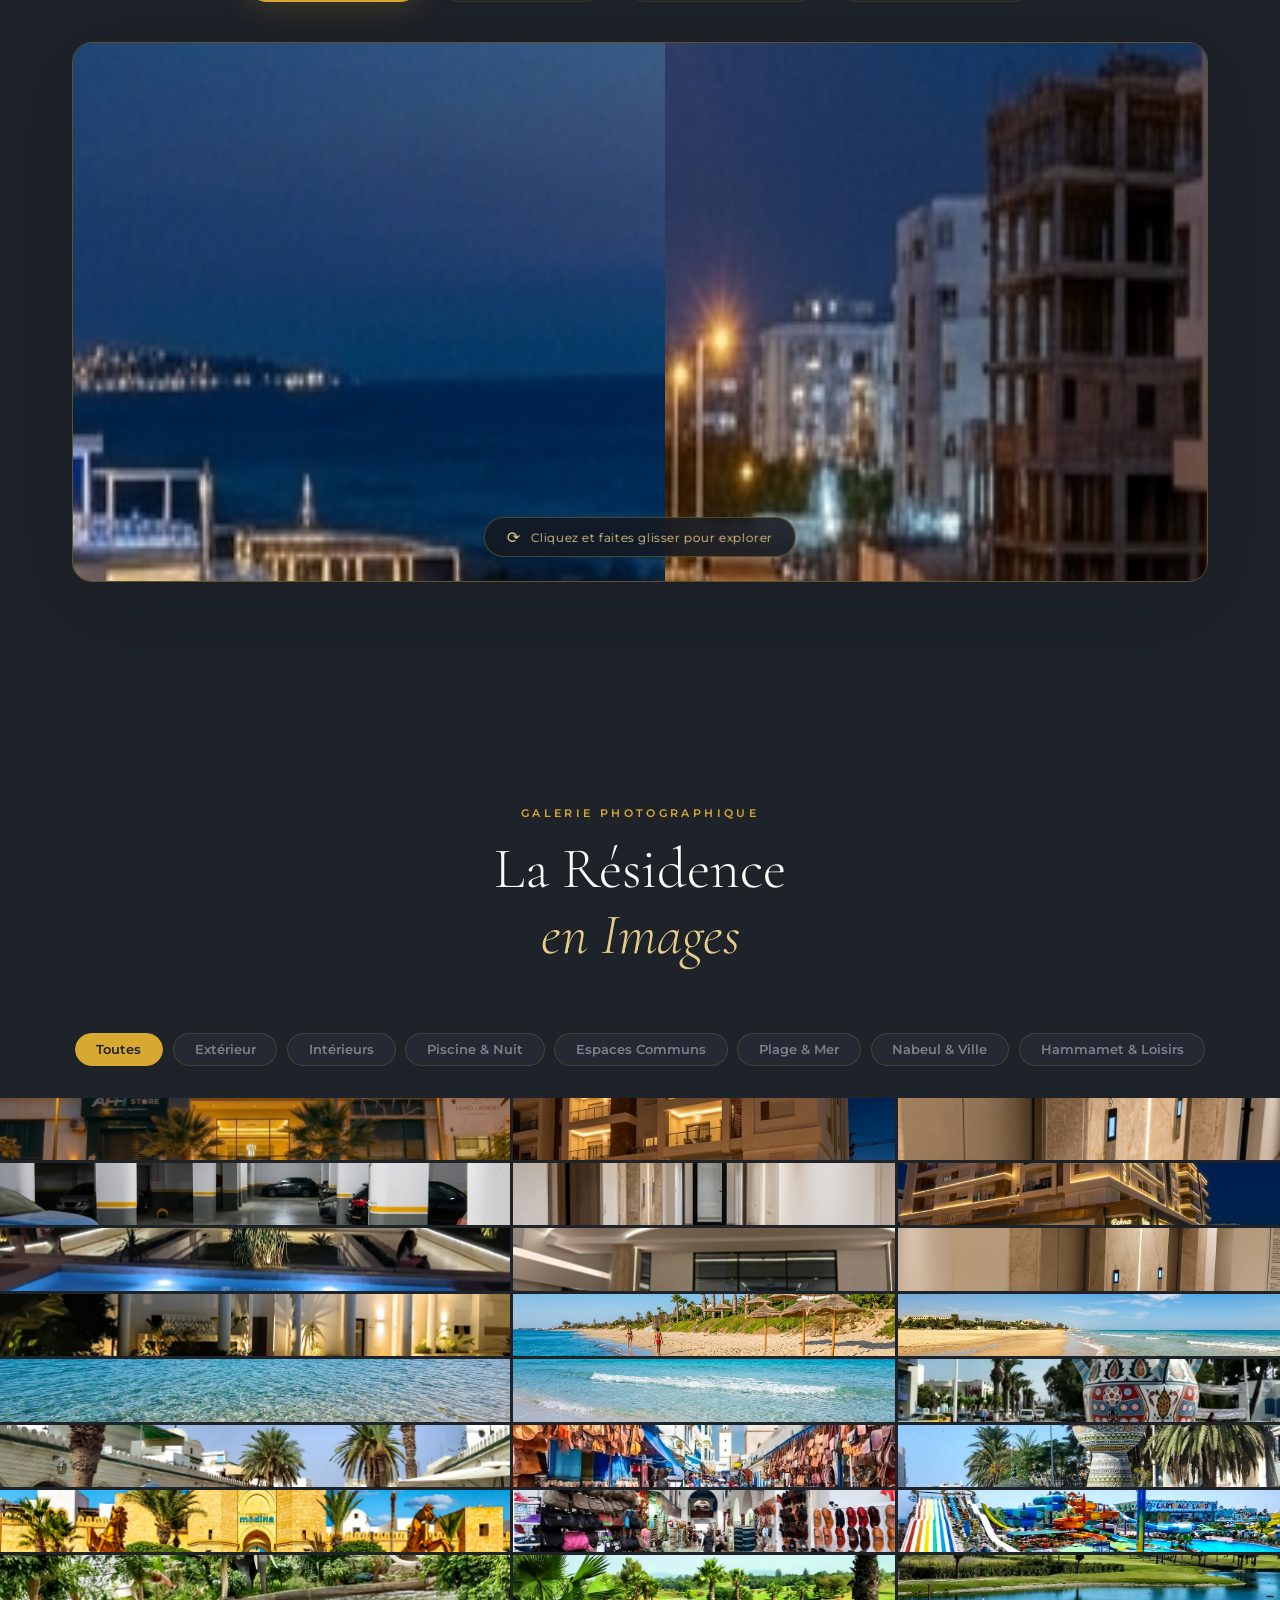
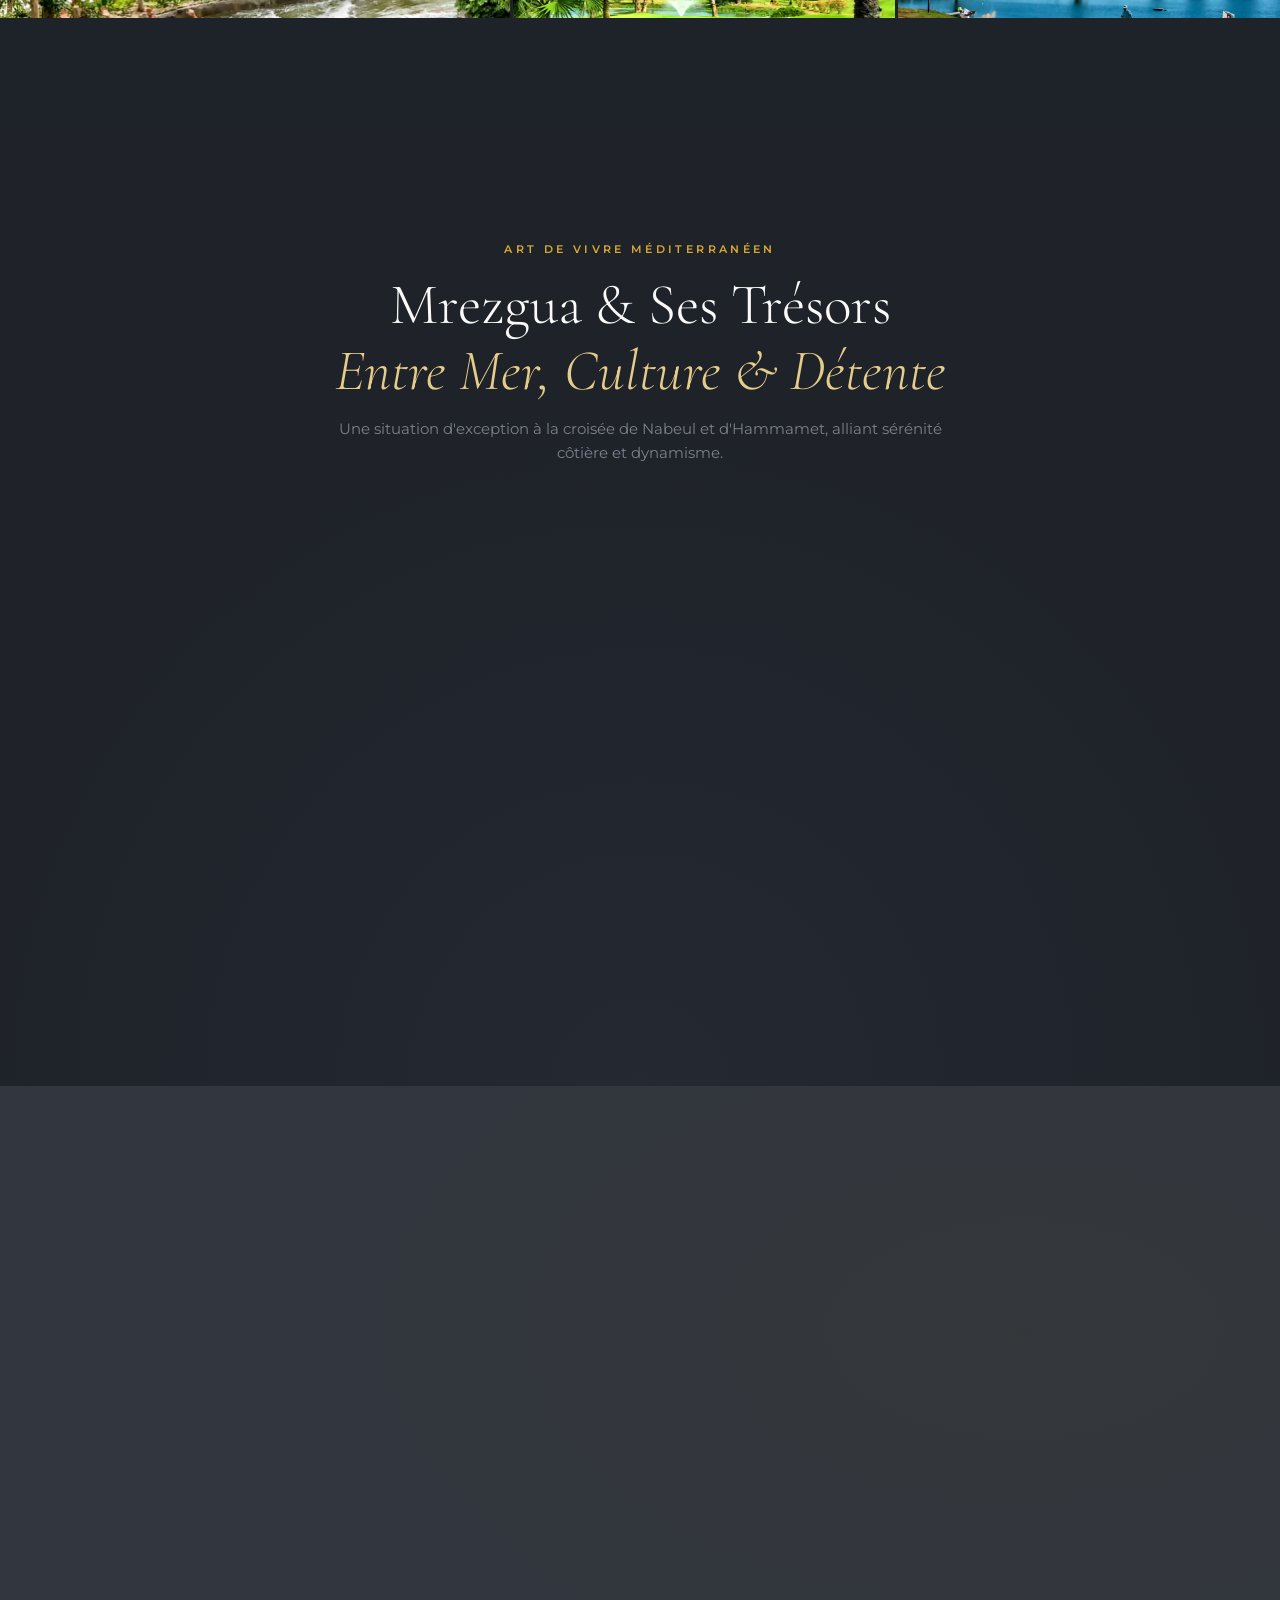
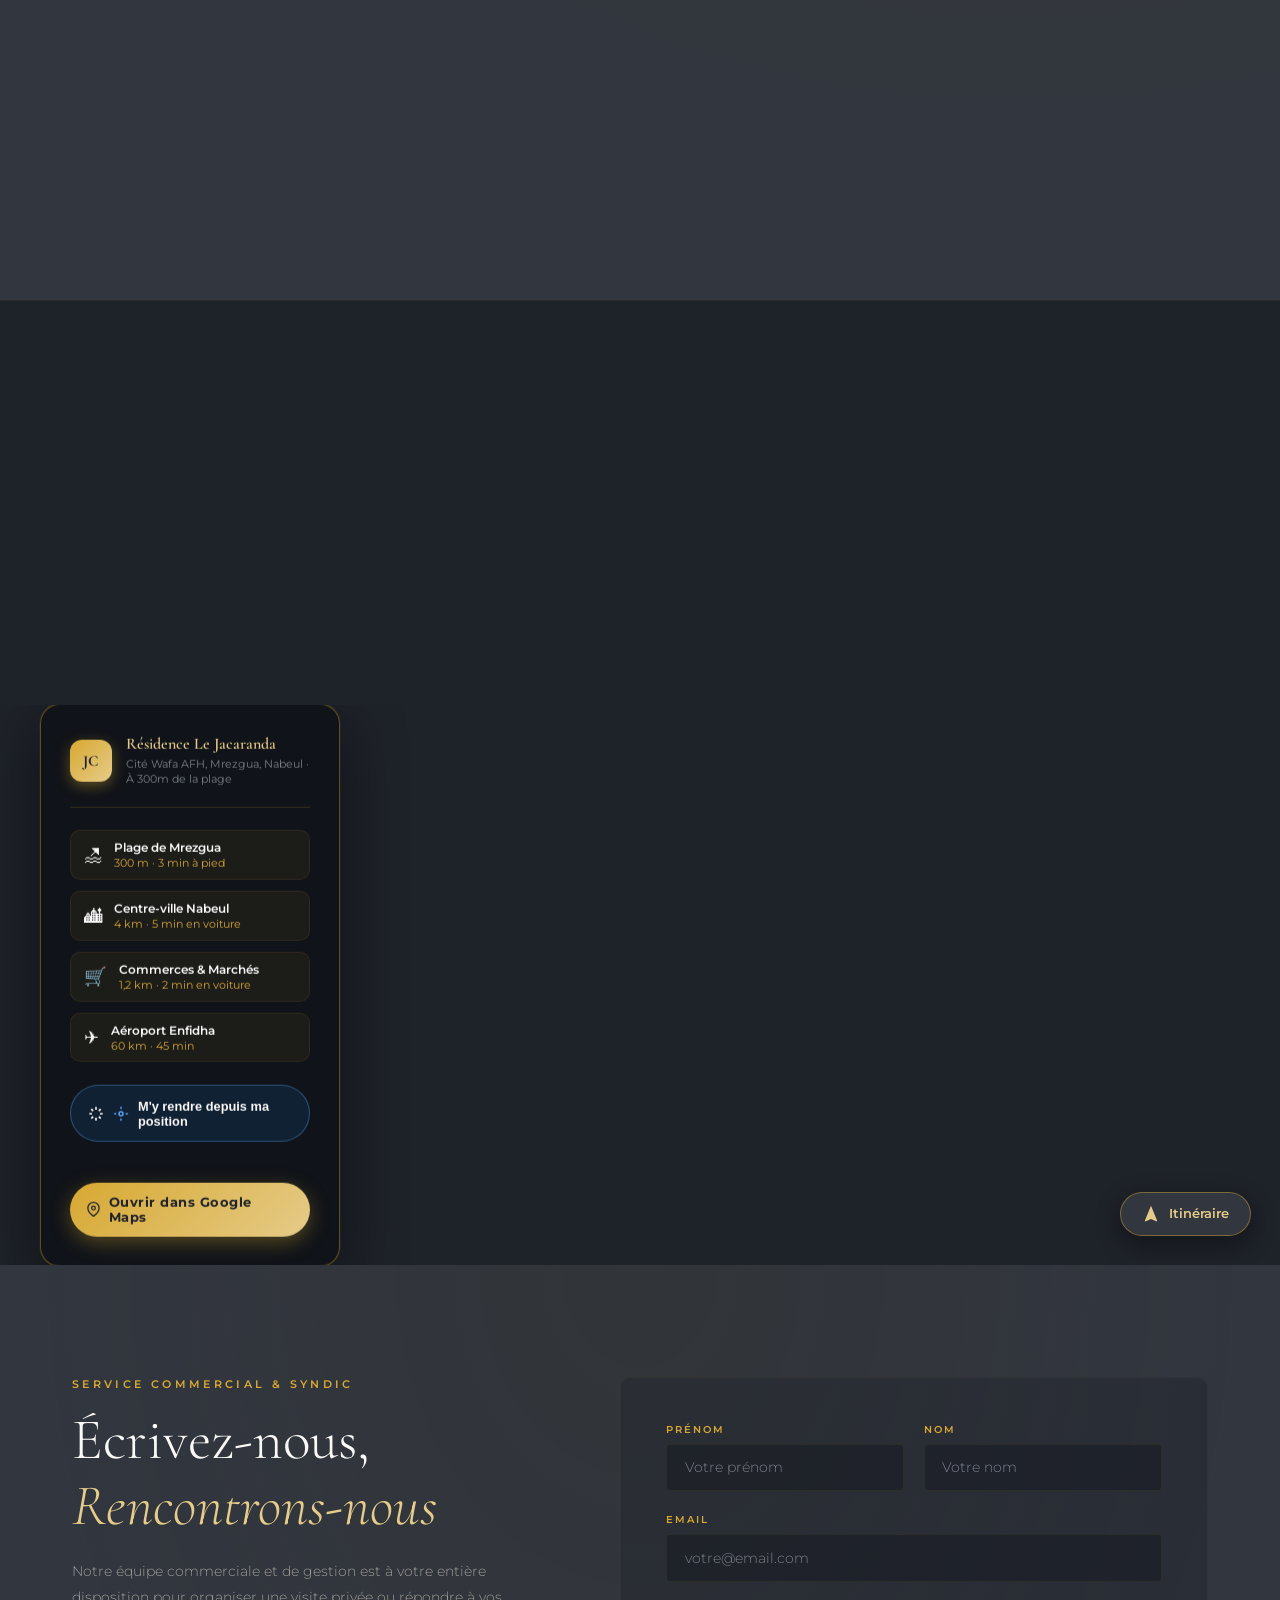
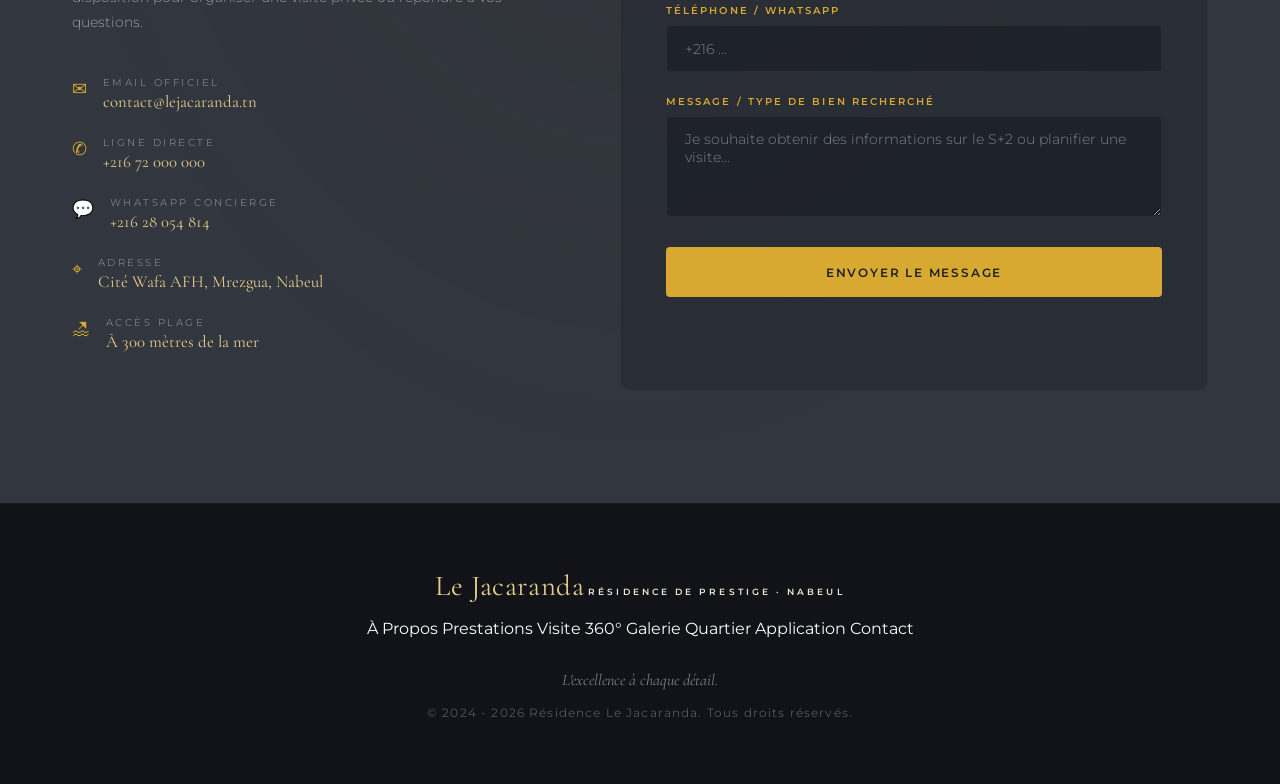
==== commit 2c484fdb: "fix(address): mise a jour de l'adresse statique HTML et arabe vers Cite Wafa AFH Mrezgua" ====
--- a/web/index.html
+++ b/web/index.html
@@ -158,7 +158,7 @@
     <div class="hero-content">
       <div class="hero-badge-pill" id="heroBadgePill">
         <span class="badge-dot"></span>
-        <span id="heroBadgeText">Résidence d'Exception · Mrezgua Nabeul · À 300m de la Plage</span>
+        <span id="heroBadgeText">Résidence d'Exception · Cité Wafa AFH, Mrezgua Nabeul · À 300m de la Plage</span>
       </div>
 
       <p class="hero-eyebrow" id="heroEyebrow">
@@ -240,7 +240,7 @@
         <div class="about-text reveal-right">
           <p class="section-tag" id="aboutTag">À Propos du Projet</p>
           <h2 class="section-title" id="aboutTitle">Un Art de Vivre<br /><em>Exceptionnel</em></h2>
-          <p class="about-body" id="aboutBody">Nichée au cœur de Mrezgua, à seulement 300 mètres de la magnifique plage de Nabeul, la Résidence Le Jacaranda est le fruit d'une vision architecturale ambitieuse : offrir un cadre de vie alliant modernité, élégance et sérénité.</p>
+          <p class="about-body" id="aboutBody">Nichée au cœur de la Cité Wafa (AFH Mrezgua), à seulement 300 mètres de la magnifique plage de Nabeul, la Résidence Le Jacaranda est le fruit d'une vision architecturale ambitieuse : offrir un cadre de vie alliant modernité, élégance et sérénité.</p>
           <p class="about-body" id="aboutBody2">Ses façades en blanc immaculé, ses balcons généreux et ses espaces communs soigneusement paysagés font de cette résidence un havre de paix au design contemporain haut de gamme.</p>
           <ul class="about-features" id="aboutFeatures">
             <li><span class="feat-icon">◆</span> Architecture contemporaine de prestige</li>
@@ -812,15 +812,15 @@
       </div>
     </div>
     <div class="map-wrap">
-      <!-- Full-height Google Maps iFrame — Mrezgua, Nabeul exact coordinates -->
+      <!-- Full-height Google Maps iFrame — Cité Wafa AFH, Mrezgua exact coordinates -->
       <iframe
         id="googleMap"
         class="google-map"
-        src="https://www.google.com/maps/embed?pb=!1m18!1m12!1m3!1d3239.312!2d10.7370!3d36.4508!2m3!1f0!2f0!3f0!3m2!1i1024!2i768!4f13.1!3m3!1m2!1s0x12fd4a2b3e8d9f05%3A0x7e1c3a5b4f20a681!2sMrezgua%2C%20Nabeul%2C%20Tunisie!5e0!3m2!1sfr!2sfr!4v1724000000000!5m2!1sfr!2sfr"
+        src="https://www.google.com/maps/embed?pb=!1m18!1m12!1m3!1d3239.312!2d10.6918!3d36.4354!2m3!1f0!2f0!3f0!3m2!1i1024!2i768!4f13.1!3m3!1m2!1s0x0%3A0x0!2zMzbCsDI2JzA3LjQiTiAxMMKwNDEnMzAuNSJF!5e0!3m2!1sfr!2sfr!4v1724000000000!5m2!1sfr!2sfr"
         allowfullscreen
         loading="lazy"
         referrerpolicy="no-referrer-when-downgrade"
-        title="Localisation Résidence Le Jacaranda - Mrezgua Nabeul">
+        title="Localisation Résidence Le Jacaranda - Cité Wafa AFH, Mrezgua Nabeul">
       </iframe>
 
       <!-- Map Overlay Card -->
@@ -831,7 +831,7 @@
           </div>
           <div>
             <span class="map-pin-title" id="mapPinTitle">Résidence Le Jacaranda</span>
-            <span class="map-pin-addr" id="mapPinAddr">Mrezgua, Nabeul, Tunisie · À 300m de la plage</span>
+            <span class="map-pin-addr" id="mapPinAddr">Cité Wafa AFH, Mrezgua, Nabeul · À 300m de la plage</span>
           </div>
         </div>
 
@@ -887,7 +887,7 @@
         </div>
 
         <a
-          href="https://www.google.com/maps/search/Mrezgua,+Nabeul,+Tunisie/@36.4508,10.7370,15z"
+          href="https://www.google.com/maps/search/Cite+Wafa+AFH+Mrezgua+Nabeul/@36.4354,10.6918,15z"
           target="_blank"
           rel="noopener noreferrer"
           class="map-open-btn magnetic"
@@ -901,7 +901,7 @@
       </div>
 
       <!-- Floating Directions CTA -->
-      <a href="https://www.google.com/maps/dir//Mrezgua,+Nabeul,+Tunisie" target="_blank" rel="noopener noreferrer" class="map-directions-fab magnetic">
+      <a href="https://www.google.com/maps/dir//36.4354,10.6918" target="_blank" rel="noopener noreferrer" class="map-directions-fab magnetic">
         <svg width="20" height="20" viewBox="0 0 24 24" fill="currentColor">
           <path d="M12 2L4.5 20.29l.71.71L12 18l6.79 3 .71-.71z"/>
         </svg>
@@ -944,7 +944,7 @@
               <span class="con-icon">⌖</span>
               <div>
                 <span class="con-label" id="conLabel3">Adresse</span>
-                <span class="con-value" id="conAddr">Avenue Habib Bourguiba, Mrezgua, Nabeul</span>
+                <span class="con-value" id="conAddr">Cité Wafa AFH, Mrezgua, Nabeul</span>
               </div>
             </li>
             <li>
